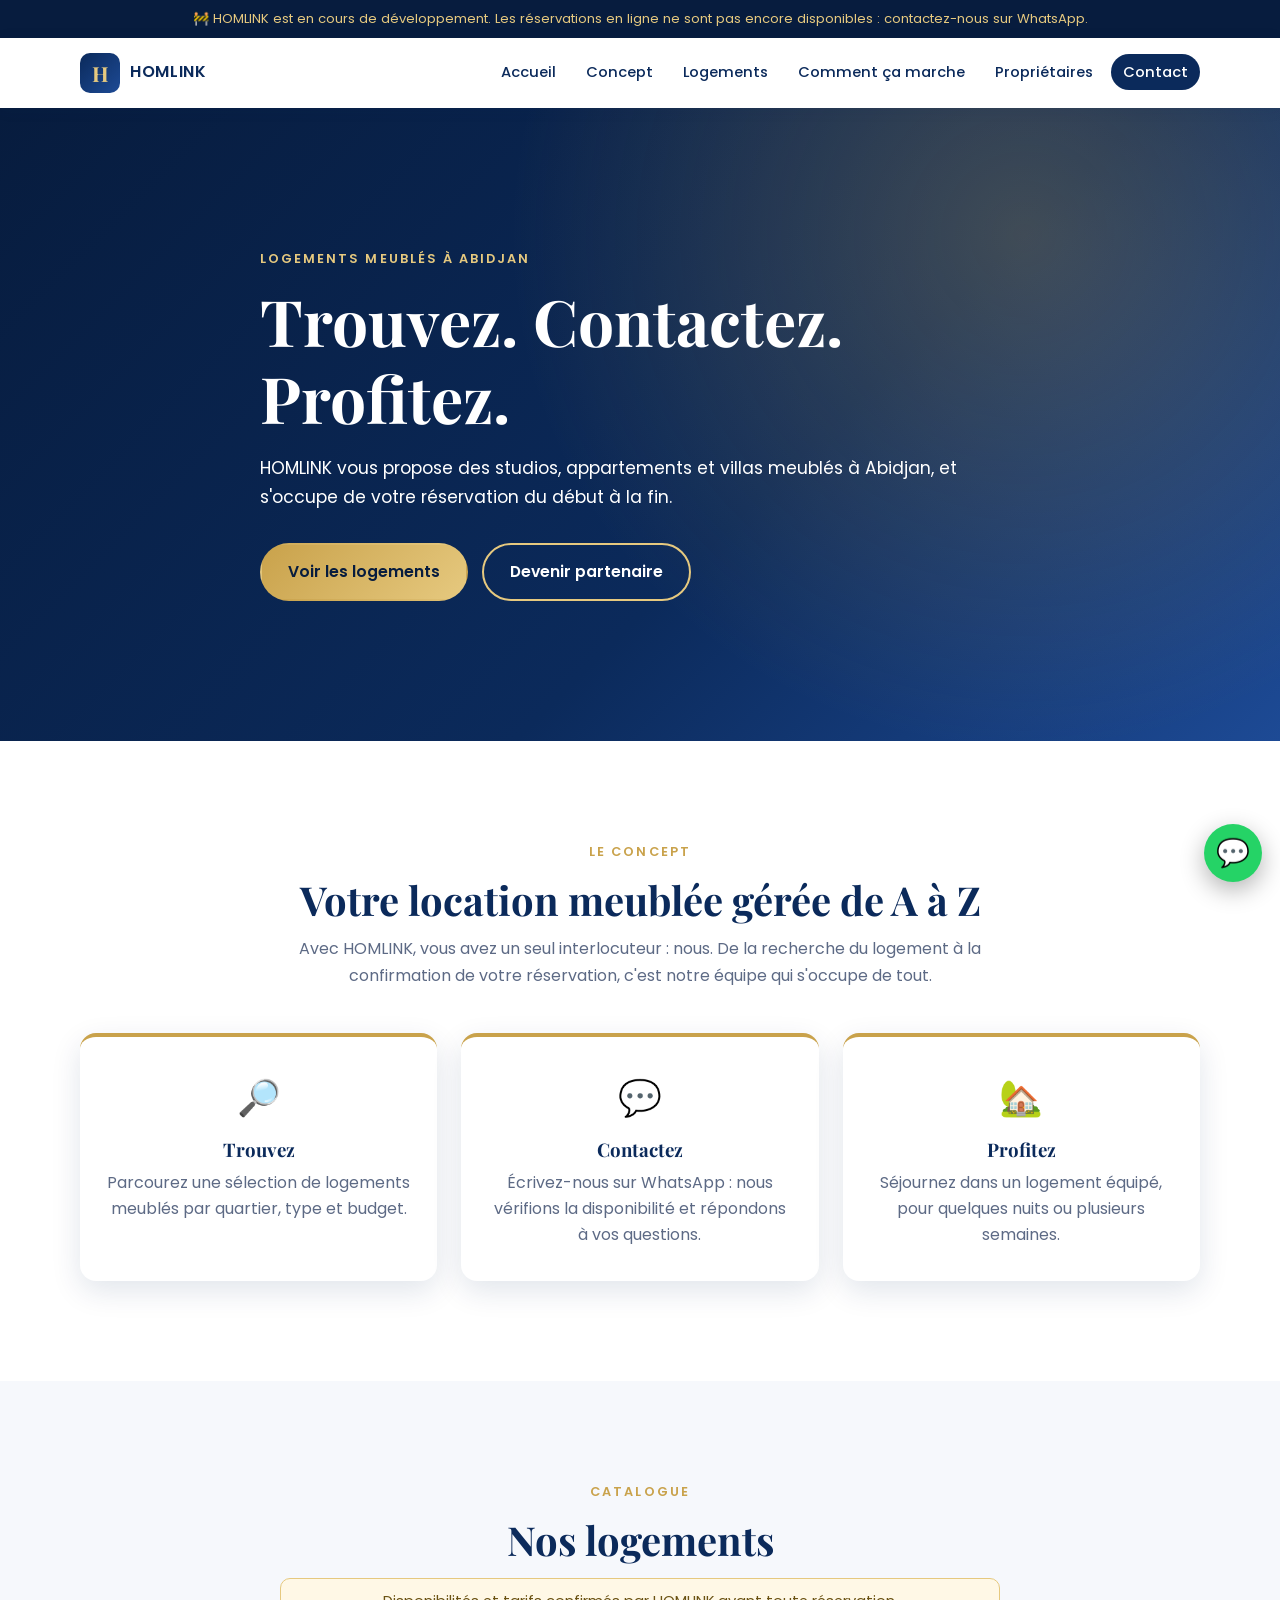
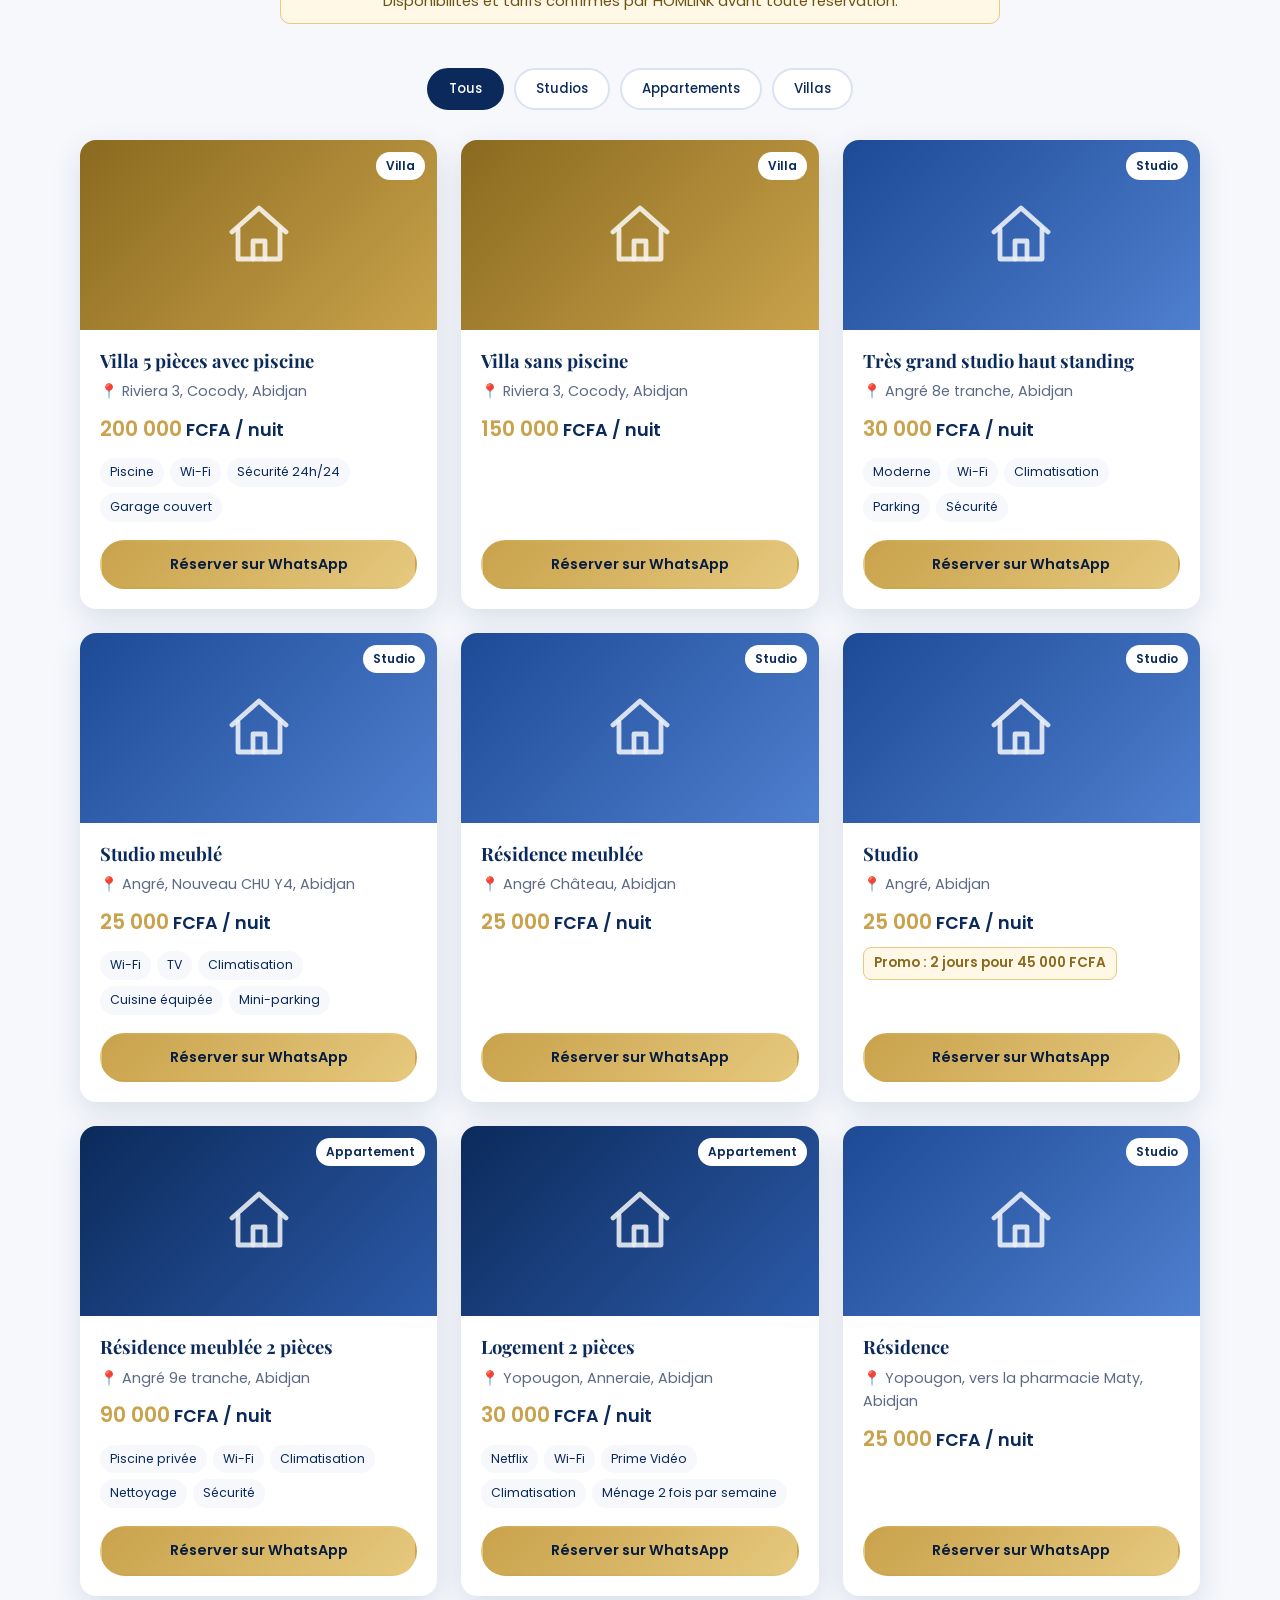
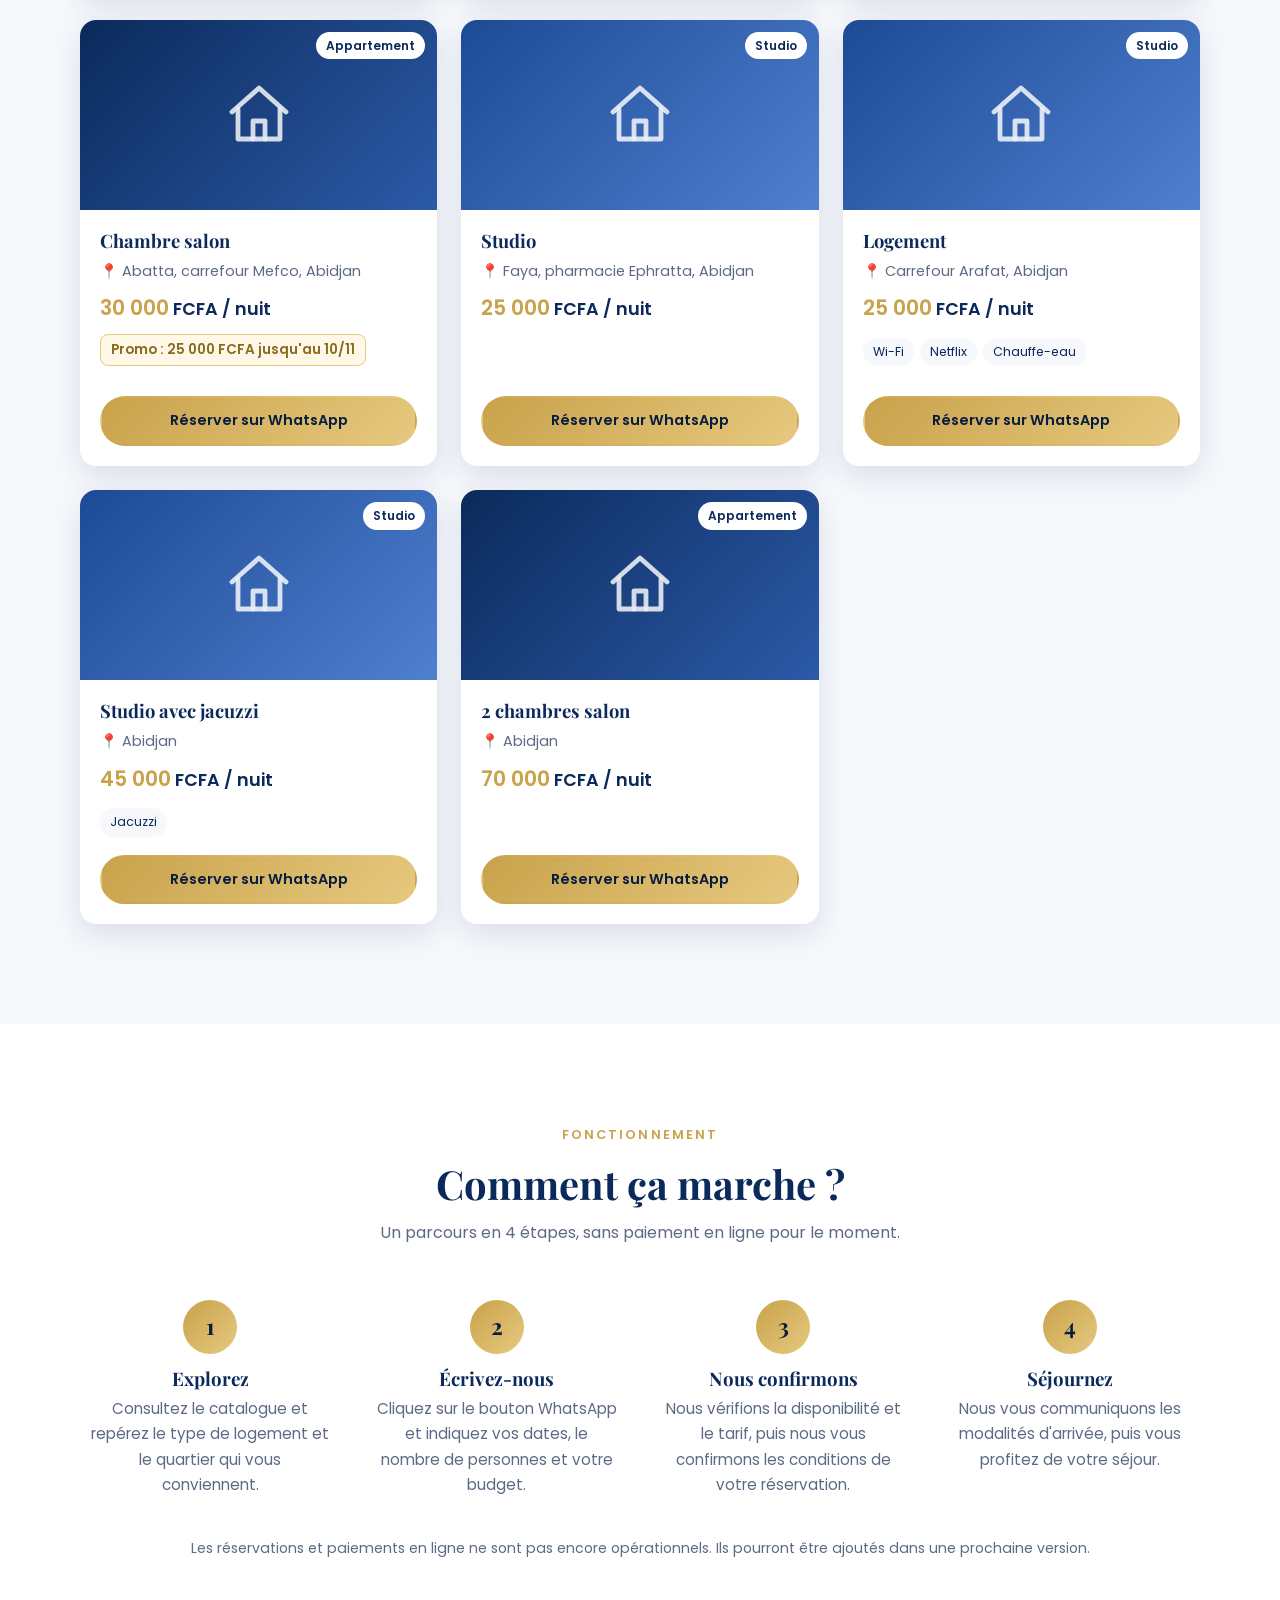
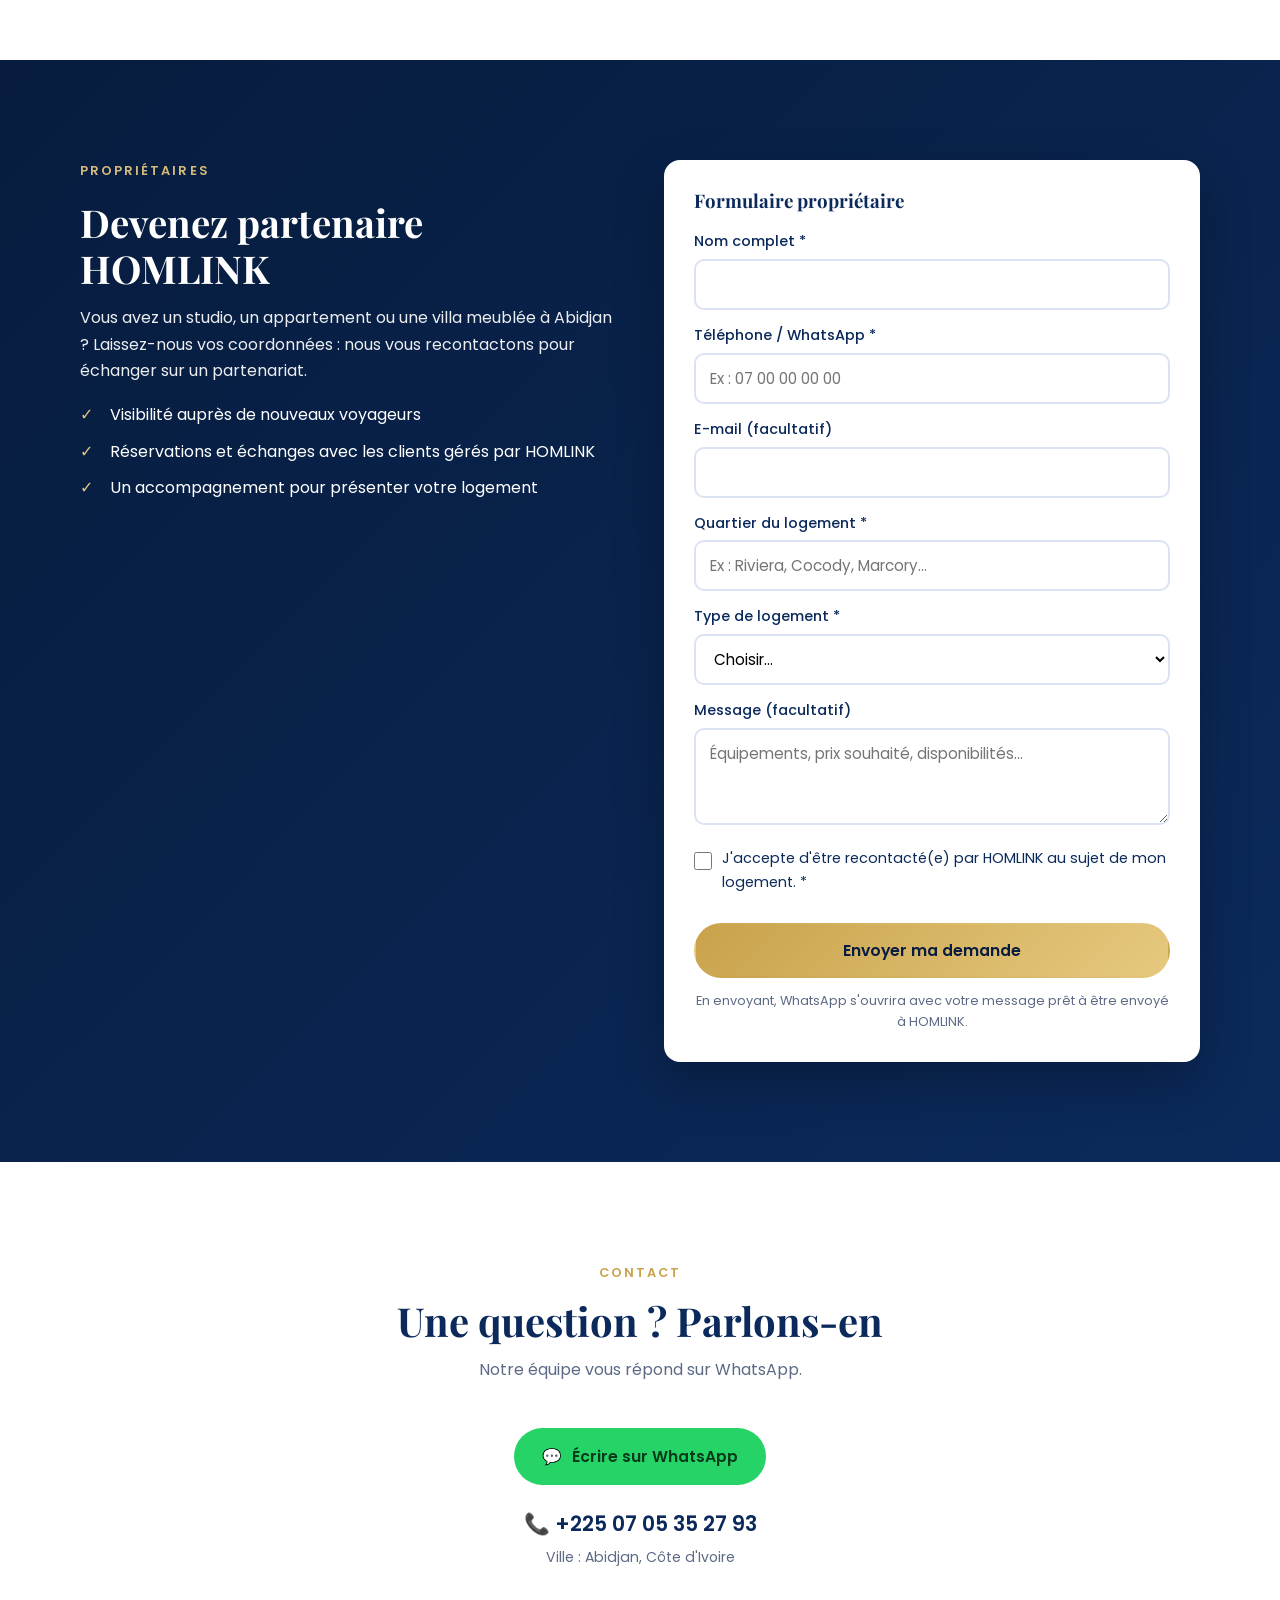
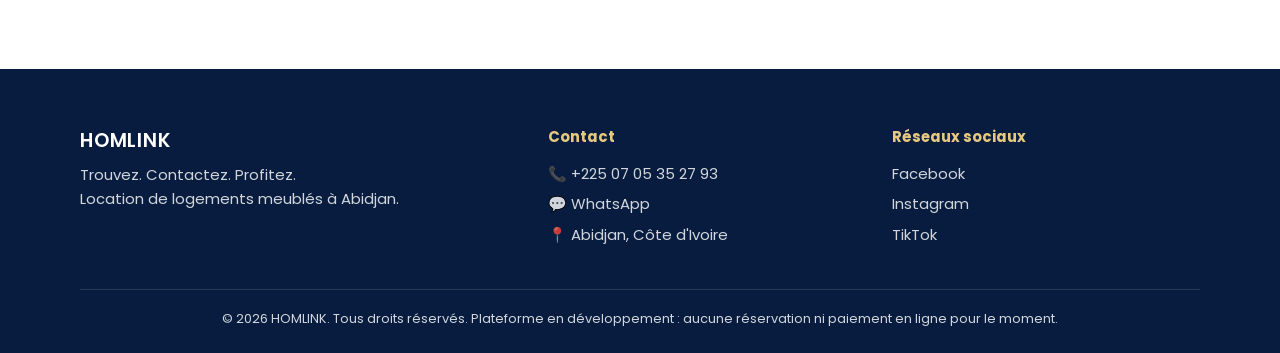
==== index.html @ 56345a64 "Add files via upload" ====
<!DOCTYPE html>
<html lang="fr">
<head>
  <meta charset="UTF-8">
  <meta name="viewport" content="width=device-width, initial-scale=1">
  <title>HOMLINK | Logements meublés à Abidjan</title>
  <meta name="description" content="HOMLINK : location de logements meublés à Abidjan, gérée de A à Z. Trouvez. Contactez. Profitez.">
  <meta name="theme-color" content="#0B2A5B">
  <link rel="preconnect" href="https://fonts.googleapis.com">
  <link rel="preconnect" href="https://fonts.gstatic.com" crossorigin>
  <link href="https://fonts.googleapis.com/css2?family=Playfair+Display:wght@600;700&family=Poppins:wght@400;500;600&display=swap" rel="stylesheet">
  <link rel="stylesheet" href="style.css">
</head>
<body>
  <a class="skip-link" href="#contenu">Aller au contenu</a>

  <div class="notice" role="status">
    🚧 HOMLINK est en cours de développement. Les réservations en ligne ne sont pas encore disponibles : contactez-nous sur WhatsApp.
  </div>

  <header class="site-header">
    <div class="container header-inner">
      <a href="#accueil" class="logo" aria-label="HOMLINK, accueil">
        <span class="logo-mark">H</span>
        <span class="logo-text">HOMLINK</span>
      </a>
      <button class="menu-toggle" id="menuToggle" aria-expanded="false" aria-controls="mainNav" aria-label="Ouvrir le menu">
        <span></span><span></span><span></span>
      </button>
      <nav id="mainNav" class="main-nav" aria-label="Navigation principale">
        <ul>
          <li><a href="#accueil">Accueil</a></li>
          <li><a href="#concept">Concept</a></li>
          <li><a href="#logements">Logements</a></li>
          <li><a href="#fonctionnement">Comment ça marche</a></li>
          <li><a href="#partenaires">Propriétaires</a></li>
          <li><a href="#contact" class="nav-cta">Contact</a></li>
        </ul>
      </nav>
    </div>
  </header>

  <main id="contenu">
    <!-- 1. ACCUEIL -->
    <section id="accueil" class="hero">
      <div class="container hero-inner">
        <p class="eyebrow reveal">Logements meublés à Abidjan</p>
        <h1 class="reveal">Trouvez. Contactez. Profitez.</h1>
        <p class="hero-sub reveal">HOMLINK vous propose des studios, appartements et villas meublés à Abidjan, et s'occupe de votre réservation du début à la fin.</p>
        <div class="hero-actions reveal">
          <a href="#logements" class="btn btn-gold">Voir les logements</a>
          <a href="#partenaires" class="btn btn-outline">Devenir partenaire</a>
        </div>
      </div>
    </section>

    <!-- 2. CONCEPT -->
    <section id="concept" class="section">
      <div class="container">
        <header class="section-head reveal">
          <p class="eyebrow dark">Le concept</p>
          <h2>Votre location meublée gérée de A à Z</h2>
          <p>Avec HOMLINK, vous avez un seul interlocuteur : nous. De la recherche du logement à la confirmation de votre réservation, c'est notre équipe qui s'occupe de tout.</p>
        </header>
        <div class="grid grid-3">
          <article class="card feature reveal">
            <div class="icon" aria-hidden="true">🔎</div>
            <h3>Trouvez</h3>
            <p>Parcourez une sélection de logements meublés par quartier, type et budget.</p>
          </article>
          <article class="card feature reveal">
            <div class="icon" aria-hidden="true">💬</div>
            <h3>Contactez</h3>
            <p>Écrivez-nous sur WhatsApp : nous vérifions la disponibilité et répondons à vos questions.</p>
          </article>
          <article class="card feature reveal">
            <div class="icon" aria-hidden="true">🏡</div>
            <h3>Profitez</h3>
            <p>Séjournez dans un logement équipé, pour quelques nuits ou plusieurs semaines.</p>
          </article>
        </div>
      </div>
    </section>

    <!-- 3. CATALOGUE -->
    <section id="logements" class="section section-alt">
      <div class="container">
        <header class="section-head reveal">
          <p class="eyebrow dark">Catalogue</p>
          <h2>Nos logements</h2>
          <p class="demo-note">Disponibilités et tarifs confirmés par HOMLINK avant toute réservation.</p>
        </header>

        <div class="filters reveal" role="group" aria-label="Filtrer par type de logement">
          <button class="filter is-active" data-filter="all" aria-pressed="true">Tous</button>
          <button class="filter" data-filter="Studio" aria-pressed="false">Studios</button>
          <button class="filter" data-filter="Appartement" aria-pressed="false">Appartements</button>
          <button class="filter" data-filter="Villa" aria-pressed="false">Villas</button>
        </div>

        <div id="catalogue" class="grid grid-3" aria-live="polite">
          <noscript><p class="center">Activez JavaScript dans votre navigateur pour afficher le catalogue.</p></noscript>
        </div>
      </div>
    </section>

    <!-- 4. FONCTIONNEMENT -->
    <section id="fonctionnement" class="section">
      <div class="container">
        <header class="section-head reveal">
          <p class="eyebrow dark">Fonctionnement</p>
          <h2>Comment ça marche ?</h2>
          <p>Un parcours en 4 étapes, sans paiement en ligne pour le moment.</p>
        </header>
        <ol class="steps">
          <li class="reveal"><span class="step-num">1</span><h3>Explorez</h3><p>Consultez le catalogue et repérez le type de logement et le quartier qui vous conviennent.</p></li>
          <li class="reveal"><span class="step-num">2</span><h3>Écrivez-nous</h3><p>Cliquez sur le bouton WhatsApp et indiquez vos dates, le nombre de personnes et votre budget.</p></li>
          <li class="reveal"><span class="step-num">3</span><h3>Nous confirmons</h3><p>Nous vérifions la disponibilité et le tarif, puis nous vous confirmons les conditions de votre réservation.</p></li>
          <li class="reveal"><span class="step-num">4</span><h3>Séjournez</h3><p>Nous vous communiquons les modalités d'arrivée, puis vous profitez de votre séjour.</p></li>
        </ol>
        <p class="center small reveal">Les réservations et paiements en ligne ne sont pas encore opérationnels. Ils pourront être ajoutés dans une prochaine version.</p>
      </div>
    </section>

    <!-- 5. PARTENAIRES -->
    <section id="partenaires" class="section section-blue">
      <div class="container partner-grid">
        <div class="partner-text reveal">
          <p class="eyebrow">Propriétaires</p>
          <h2>Devenez partenaire HOMLINK</h2>
          <p>Vous avez un studio, un appartement ou une villa meublée à Abidjan ? Laissez-nous vos coordonnées : nous vous recontactons pour échanger sur un partenariat.</p>
          <ul class="checklist">
            <li>Visibilité auprès de nouveaux voyageurs</li>
            <li>Réservations et échanges avec les clients gérés par HOMLINK</li>
            <li>Un accompagnement pour présenter votre logement</li>
          </ul>
        </div>

        <form id="partnerForm" class="form reveal" novalidate>
          <h3>Formulaire propriétaire</h3>

          <div class="field">
            <label for="nom">Nom complet *</label>
            <input type="text" id="nom" name="nom" autocomplete="name" required minlength="3">
            <p class="error" id="nom-error" role="alert"></p>
          </div>

          <div class="field">
            <label for="tel">Téléphone / WhatsApp *</label>
            <input type="tel" id="tel" name="tel" autocomplete="tel" placeholder="Ex : 07 00 00 00 00" required>
            <p class="error" id="tel-error" role="alert"></p>
          </div>

          <div class="field">
            <label for="email">E-mail (facultatif)</label>
            <input type="email" id="email" name="email" autocomplete="email">
            <p class="error" id="email-error" role="alert"></p>
          </div>

          <div class="field">
            <label for="quartier">Quartier du logement *</label>
            <input type="text" id="quartier" name="quartier" placeholder="Ex : Riviera, Cocody, Marcory…" required>
            <p class="error" id="quartier-error" role="alert"></p>
          </div>

          <div class="field">
            <label for="type">Type de logement *</label>
            <select id="type" name="type" required>
              <option value="">Choisir…</option>
              <option>Studio</option>
              <option>Appartement</option>
              <option>Villa</option>
            </select>
            <p class="error" id="type-error" role="alert"></p>
          </div>

          <div class="field">
            <label for="message">Message (facultatif)</label>
            <textarea id="message" name="message" rows="3" placeholder="Équipements, prix souhaité, disponibilités…"></textarea>
          </div>

          <div class="field check">
            <input type="checkbox" id="consent" name="consent" required>
            <label for="consent">J'accepte d'être recontacté(e) par HOMLINK au sujet de mon logement. *</label>
            <p class="error" id="consent-error" role="alert"></p>
          </div>

          <button type="submit" class="btn btn-gold btn-block">Envoyer ma demande</button>
          <p class="form-note">En envoyant, WhatsApp s'ouvrira avec votre message prêt à être envoyé à HOMLINK.</p>
          <p class="form-success" id="formSuccess" role="status" hidden>✅ Merci ! Vérifiez WhatsApp pour finaliser l'envoi de votre demande.</p>
        </form>
      </div>
    </section>

    <!-- 6. CONTACT -->
    <section id="contact" class="section">
      <div class="container center">
        <header class="section-head reveal">
          <p class="eyebrow dark">Contact</p>
          <h2>Une question ? Parlons-en</h2>
          <p>Notre équipe vous répond sur WhatsApp.</p>
        </header>
        <a class="btn btn-whatsapp reveal" id="waContact" href="https://wa.me/2250705352793" target="_blank" rel="noopener">
          <span aria-hidden="true">💬</span>
          Écrire sur WhatsApp
        </a>
        <p class="phone reveal">📞 +225 07 05 35 27 93</p>
        <p class="small reveal">Ville : Abidjan, Côte d'Ivoire</p>
      </div>
    </section>
  </main>

  <footer class="site-footer">
    <div class="container footer-grid">
      <div>
        <p class="logo-text light">HOMLINK</p>
        <p>Trouvez. Contactez. Profitez.<br>Location de logements meublés à Abidjan.</p>
      </div>
      <div>
        <h4>Contact</h4>
        <p>📞 +225 07 05 35 27 93</p>
        <p>💬 <a href="https://wa.me/2250705352793" target="_blank" rel="noopener">WhatsApp</a></p>
        <p>📍 Abidjan, Côte d'Ivoire</p>
      </div>
      <div>
        <h4>Réseaux sociaux</h4>
        <!-- Remplacez les liens "#" par vos vraies pages -->
        <p><a href="#" rel="noopener">Facebook</a></p>
        <p><a href="#" rel="noopener">Instagram</a></p>
        <p><a href="#" rel="noopener">TikTok</a></p>
      </div>
    </div>
    <div class="container footer-bottom">
      <p>© <span id="year"></span> HOMLINK. Tous droits réservés. Plateforme en développement : aucune réservation ni paiement en ligne pour le moment.</p>
    </div>
  </footer>

  <a href="https://wa.me/2250705352793" class="wa-float" target="_blank" rel="noopener" aria-label="Contacter HOMLINK sur WhatsApp">💬</a>

  <script src="logements.js"></script>
  <script src="script.js"></script>
</body>
</html>
---- style.css ----
/* ===== Variables : modifiez les couleurs ici ===== */
:root {
  --blue: #0B2A5B;
  --blue-dark: #071c3e;
  --blue-light: #1d4a95;
  --gold: #C9A24B;
  --gold-light: #e6c97f;
  --white: #ffffff;
  --bg: #f6f8fc;
  --text: #1c2740;
  --muted: #5d6a85;
  --radius: 16px;
  --shadow: 0 10px 30px rgba(11, 42, 91, 0.12);
}

* { box-sizing: border-box; margin: 0; padding: 0; }
html { scroll-behavior: smooth; scroll-padding-top: 90px; }
body {
  font-family: "Poppins", system-ui, -apple-system, Segoe UI, Roboto, sans-serif;
  color: var(--text);
  background: var(--white);
  line-height: 1.65;
  -webkit-font-smoothing: antialiased;
}
img, svg { max-width: 100%; display: block; }
a { color: inherit; }
ul, ol { list-style: none; }
h1, h2, h3 { font-family: "Playfair Display", Georgia, serif; line-height: 1.2; }

.container { width: min(1120px, 92%); margin-inline: auto; }
.center { text-align: center; }
.small { font-size: 0.88rem; color: var(--muted); }

:focus-visible { outline: 3px solid var(--gold); outline-offset: 3px; border-radius: 4px; }

.skip-link {
  position: absolute; left: -999px; top: 8px; z-index: 200;
  background: var(--gold); color: var(--blue-dark); padding: 10px 16px; border-radius: 8px; font-weight: 600;
}
.skip-link:focus { left: 8px; }

/* ===== Bandeau ===== */
.notice {
  background: var(--blue-dark); color: var(--gold-light);
  text-align: center; font-size: 0.82rem; padding: 8px 14px;
}

/* ===== En-tête ===== */
.site-header {
  position: sticky; top: 0; z-index: 100;
  background: rgba(255, 255, 255, 0.96); backdrop-filter: blur(8px);
  box-shadow: 0 2px 14px rgba(11, 42, 91, 0.08);
}
.header-inner { display: flex; align-items: center; justify-content: space-between; min-height: 70px; }
.logo { display: flex; align-items: center; gap: 10px; text-decoration: none; }
.logo-mark {
  width: 40px; height: 40px; border-radius: 10px; display: grid; place-items: center;
  background: linear-gradient(135deg, var(--blue), var(--blue-light)); color: var(--gold-light);
  font-family: "Playfair Display", serif; font-weight: 700; font-size: 1.3rem;
}
.logo-text { font-weight: 600; color: var(--blue); letter-spacing: 0.04em; }
.logo-text strong { color: var(--gold); }
.logo-text.light { color: var(--white); font-size: 1.2rem; }

.main-nav ul { display: flex; align-items: center; gap: 6px; }
.main-nav a {
  text-decoration: none; font-size: 0.92rem; font-weight: 500; color: var(--blue);
  padding: 8px 12px; border-radius: 999px; transition: background 0.2s, color 0.2s;
}
.main-nav a:hover { background: var(--bg); }
.main-nav .nav-cta { background: var(--blue); color: var(--white); }
.main-nav .nav-cta:hover { background: var(--blue-light); }

.menu-toggle { display: none; background: none; border: 0; width: 44px; height: 44px; cursor: pointer; }
.menu-toggle span { display: block; width: 24px; height: 2px; background: var(--blue); margin: 5px auto; transition: transform 0.3s, opacity 0.3s; }
.menu-toggle[aria-expanded="true"] span:nth-child(1) { transform: translateY(7px) rotate(45deg); }
.menu-toggle[aria-expanded="true"] span:nth-child(2) { opacity: 0; }
.menu-toggle[aria-expanded="true"] span:nth-child(3) { transform: translateY(-7px) rotate(-45deg); }

/* ===== Hero ===== */
.hero {
  background:
    radial-gradient(circle at 80% 20%, rgba(201, 162, 75, 0.28), transparent 45%),
    linear-gradient(135deg, var(--blue-dark), var(--blue) 60%, var(--blue-light));
  color: var(--white); padding: clamp(70px, 12vw, 140px) 0;
}
.hero-inner { max-width: 760px; }
.eyebrow { color: var(--gold-light); text-transform: uppercase; letter-spacing: 0.16em; font-size: 0.8rem; font-weight: 600; margin-bottom: 14px; }
.eyebrow.dark { color: var(--gold); }
.hero h1 { font-size: clamp(2.2rem, 6vw, 4rem); margin-bottom: 18px; }
.hero-sub { font-size: 1.08rem; opacity: 0.92; margin-bottom: 32px; }
.hero-actions { display: flex; flex-wrap: wrap; gap: 14px; }

/* ===== Boutons ===== */
.btn {
  display: inline-flex; align-items: center; justify-content: center; gap: 10px;
  padding: 14px 26px; border-radius: 999px; font-weight: 600; font-size: 0.98rem;
  text-decoration: none; border: 2px solid transparent; cursor: pointer; font-family: inherit;
  transition: transform 0.2s, box-shadow 0.2s, background 0.2s;
}
.btn:hover { transform: translateY(-2px); box-shadow: var(--shadow); }
.btn-gold { background: linear-gradient(135deg, var(--gold), var(--gold-light)); color: var(--blue-dark); }
.btn-outline { border-color: var(--gold-light); color: var(--white); }
.btn-outline:hover { background: rgba(255, 255, 255, 0.1); }
.btn-whatsapp { background: #25D366; color: #073b1c; }
.btn-block { width: 100%; }

/* ===== Sections ===== */
.section { padding: clamp(56px, 8vw, 100px) 0; }
.section-alt { background: var(--bg); }
.section-blue { background: linear-gradient(135deg, var(--blue-dark), var(--blue)); color: var(--white); }
.section-head { max-width: 720px; margin: 0 auto 44px; text-align: center; }
.section-head h2 { font-size: clamp(1.7rem, 4vw, 2.5rem); color: var(--blue); margin-bottom: 12px; }
.section-head p { color: var(--muted); }
.demo-note { background: #fff8e6; border: 1px solid var(--gold-light); color: #6b5314 !important; padding: 10px 14px; border-radius: 10px; margin-top: 14px; font-size: 0.92rem; }

.grid { display: grid; gap: 24px; }
.grid-3 { grid-template-columns: repeat(auto-fit, minmax(270px, 1fr)); }

.card { background: var(--white); border-radius: var(--radius); box-shadow: var(--shadow); overflow: hidden; }
.feature { padding: 32px 26px; text-align: center; border-top: 4px solid var(--gold); }
.feature .icon { font-size: 2.2rem; margin-bottom: 12px; }
.feature h3 { color: var(--blue); margin-bottom: 8px; }
.feature p { color: var(--muted); }

/* ===== Filtres + catalogue ===== */
.filters { display: flex; flex-wrap: wrap; justify-content: center; gap: 10px; margin-bottom: 30px; }
.filter {
  background: var(--white); border: 2px solid #dbe3f2; color: var(--blue); font-family: inherit;
  padding: 9px 20px; border-radius: 999px; font-weight: 500; cursor: pointer; transition: all 0.2s;
}
.filter:hover { border-color: var(--gold); }
.filter.is-active { background: var(--blue); border-color: var(--blue); color: var(--white); }

.listing { display: flex; flex-direction: column; transition: transform 0.25s; }
.listing:hover { transform: translateY(-5px); }
.thumb {
  position: relative; height: 190px; display: grid; place-items: center; color: rgba(255, 255, 255, 0.9);
}
.thumb svg { width: 72px; height: 72px; opacity: 0.9; }
.thumb.t-studio { background: linear-gradient(135deg, #1d4a95, #4f7fcf); }
.thumb.t-appartement { background: linear-gradient(135deg, #0B2A5B, #2c5aa8); }
.thumb.t-villa { background: linear-gradient(135deg, #8a6a1f, #C9A24B); }
.badge {
  position: absolute; top: 12px; left: 12px; background: rgba(7, 28, 62, 0.85); color: var(--gold-light);
  font-size: 0.72rem; font-weight: 600; padding: 4px 10px; border-radius: 999px; letter-spacing: 0.04em;
}
.type-tag { position: absolute; top: 12px; right: 12px; background: var(--white); color: var(--blue); font-size: 0.75rem; font-weight: 600; padding: 4px 10px; border-radius: 999px; }
.listing-body { padding: 20px; display: flex; flex-direction: column; gap: 8px; flex: 1; }
.listing-body h3 { color: var(--blue); font-size: 1.15rem; }
.where { color: var(--muted); font-size: 0.9rem; }
.price { color: var(--blue); font-weight: 600; font-size: 1.1rem; }
.price span { color: var(--gold); font-size: 1.3rem; }
.amenities { display: flex; flex-wrap: wrap; gap: 6px; margin: 4px 0 10px; }
.amenities li { background: var(--bg); color: var(--blue); font-size: 0.78rem; padding: 4px 10px; border-radius: 999px; }
.listing-body .btn { margin-top: auto; padding: 11px 18px; font-size: 0.9rem; }

/* ===== Étapes ===== */
.steps { display: grid; grid-template-columns: repeat(auto-fit, minmax(220px, 1fr)); gap: 26px; counter-reset: s; margin-bottom: 30px; }
.steps li { text-align: center; padding: 10px; }
.step-num {
  width: 54px; height: 54px; border-radius: 50%; margin: 0 auto 14px; display: grid; place-items: center;
  background: linear-gradient(135deg, var(--gold), var(--gold-light)); color: var(--blue-dark);
  font-family: "Playfair Display", serif; font-weight: 700; font-size: 1.4rem;
}
.steps h3 { color: var(--blue); margin-bottom: 6px; }
.steps p { color: var(--muted); font-size: 0.95rem; }

/* ===== Partenaires + formulaire ===== */
.partner-grid { display: grid; grid-template-columns: 1fr 1fr; gap: 48px; align-items: start; }
.partner-text h2 { font-size: clamp(1.7rem, 4vw, 2.4rem); margin-bottom: 14px; }
.partner-text p { opacity: 0.92; margin-bottom: 18px; }
.checklist li { padding-left: 30px; position: relative; margin-bottom: 10px; }
.checklist li::before { content: "✓"; position: absolute; left: 0; color: var(--gold-light); font-weight: 700; }

.form { background: var(--white); color: var(--text); padding: 30px; border-radius: var(--radius); box-shadow: 0 20px 50px rgba(0, 0, 0, 0.25); }
.form h3 { color: var(--blue); margin-bottom: 18px; }
.field { margin-bottom: 14px; }
.field label { display: block; font-weight: 500; font-size: 0.9rem; margin-bottom: 5px; color: var(--blue); }
.field input[type="text"], .field input[type="tel"], .field input[type="email"], .field select, .field textarea {
  width: 100%; padding: 12px 14px; border: 2px solid #dbe3f2; border-radius: 10px; font-family: inherit; font-size: 0.95rem; background: var(--white);
}
.field input:focus, .field select:focus, .field textarea:focus { outline: none; border-color: var(--gold); }
.field.invalid input, .field.invalid select { border-color: #c62828; }
.field.check { display: grid; grid-template-columns: auto 1fr; gap: 10px; align-items: start; }
.field.check label { margin: 0; font-weight: 400; }
.field.check input { margin-top: 5px; width: 18px; height: 18px; }
.field.check .error { grid-column: 1 / -1; }
.error { color: #c62828; font-size: 0.82rem; min-height: 0; margin-top: 4px; }
.form-note { font-size: 0.8rem; color: var(--muted); margin-top: 12px; text-align: center; }
.form-success { margin-top: 14px; background: #e8f6ec; color: #1b5e20; padding: 12px; border-radius: 10px; font-size: 0.9rem; text-align: center; }

/* ===== Contact ===== */
.phone { font-size: 1.3rem; font-weight: 600; color: var(--blue); margin: 22px 0 4px; }

/* ===== Pied de page ===== */
.site-footer { background: var(--blue-dark); color: rgba(255, 255, 255, 0.82); padding-top: 56px; font-size: 0.93rem; }
.footer-grid { display: grid; grid-template-columns: 1.4fr 1fr 1fr; gap: 36px; padding-bottom: 36px; }
.site-footer h4 { color: var(--gold-light); margin-bottom: 12px; font-family: "Poppins", sans-serif; }
.site-footer p { margin-bottom: 6px; }
.site-footer a { text-decoration: none; }
.site-footer a:hover { color: var(--gold-light); }
.footer-bottom { border-top: 1px solid rgba(255, 255, 255, 0.12); padding: 18px 0; font-size: 0.8rem; text-align: center; }

/* ===== Bouton WhatsApp flottant ===== */
.wa-float {
  position: fixed; right: 18px; bottom: 18px; z-index: 90; width: 58px; height: 58px; border-radius: 50%;
  background: #25D366; display: grid; place-items: center; font-size: 1.7rem; text-decoration: none;
  box-shadow: 0 8px 24px rgba(0, 0, 0, 0.3); transition: transform 0.2s;
}
.wa-float:hover { transform: scale(1.08); }

/* ===== Animations d'apparition ===== */
.reveal { opacity: 0; transform: translateY(24px); transition: opacity 0.7s ease, transform 0.7s ease; }
.reveal.visible { opacity: 1; transform: none; }

@media (prefers-reduced-motion: reduce) {
  html { scroll-behavior: auto; }
  .reveal { opacity: 1; transform: none; transition: none; }
  .btn, .listing, .wa-float { transition: none; }
}

/* ===== Responsive ===== */
@media (max-width: 860px) {
  .menu-toggle { display: block; }
  .main-nav {
    position: absolute; top: 100%; left: 0; right: 0; background: var(--white);
    box-shadow: 0 14px 24px rgba(11, 42, 91, 0.12); display: none; padding: 12px 4%;
  }
  .main-nav.open { display: block; }
  .main-nav ul { flex-direction: column; align-items: stretch; gap: 2px; }
  .main-nav a { display: block; padding: 12px 14px; border-radius: 10px; }
  .partner-grid, .footer-grid { grid-template-columns: 1fr; }
}

.promo { color: #8a6a1f; background: #fff8e6; border: 1px solid var(--gold-light); border-radius: 8px; padding: 4px 10px; font-size: 0.85rem; font-weight: 600; align-self: flex-start; }
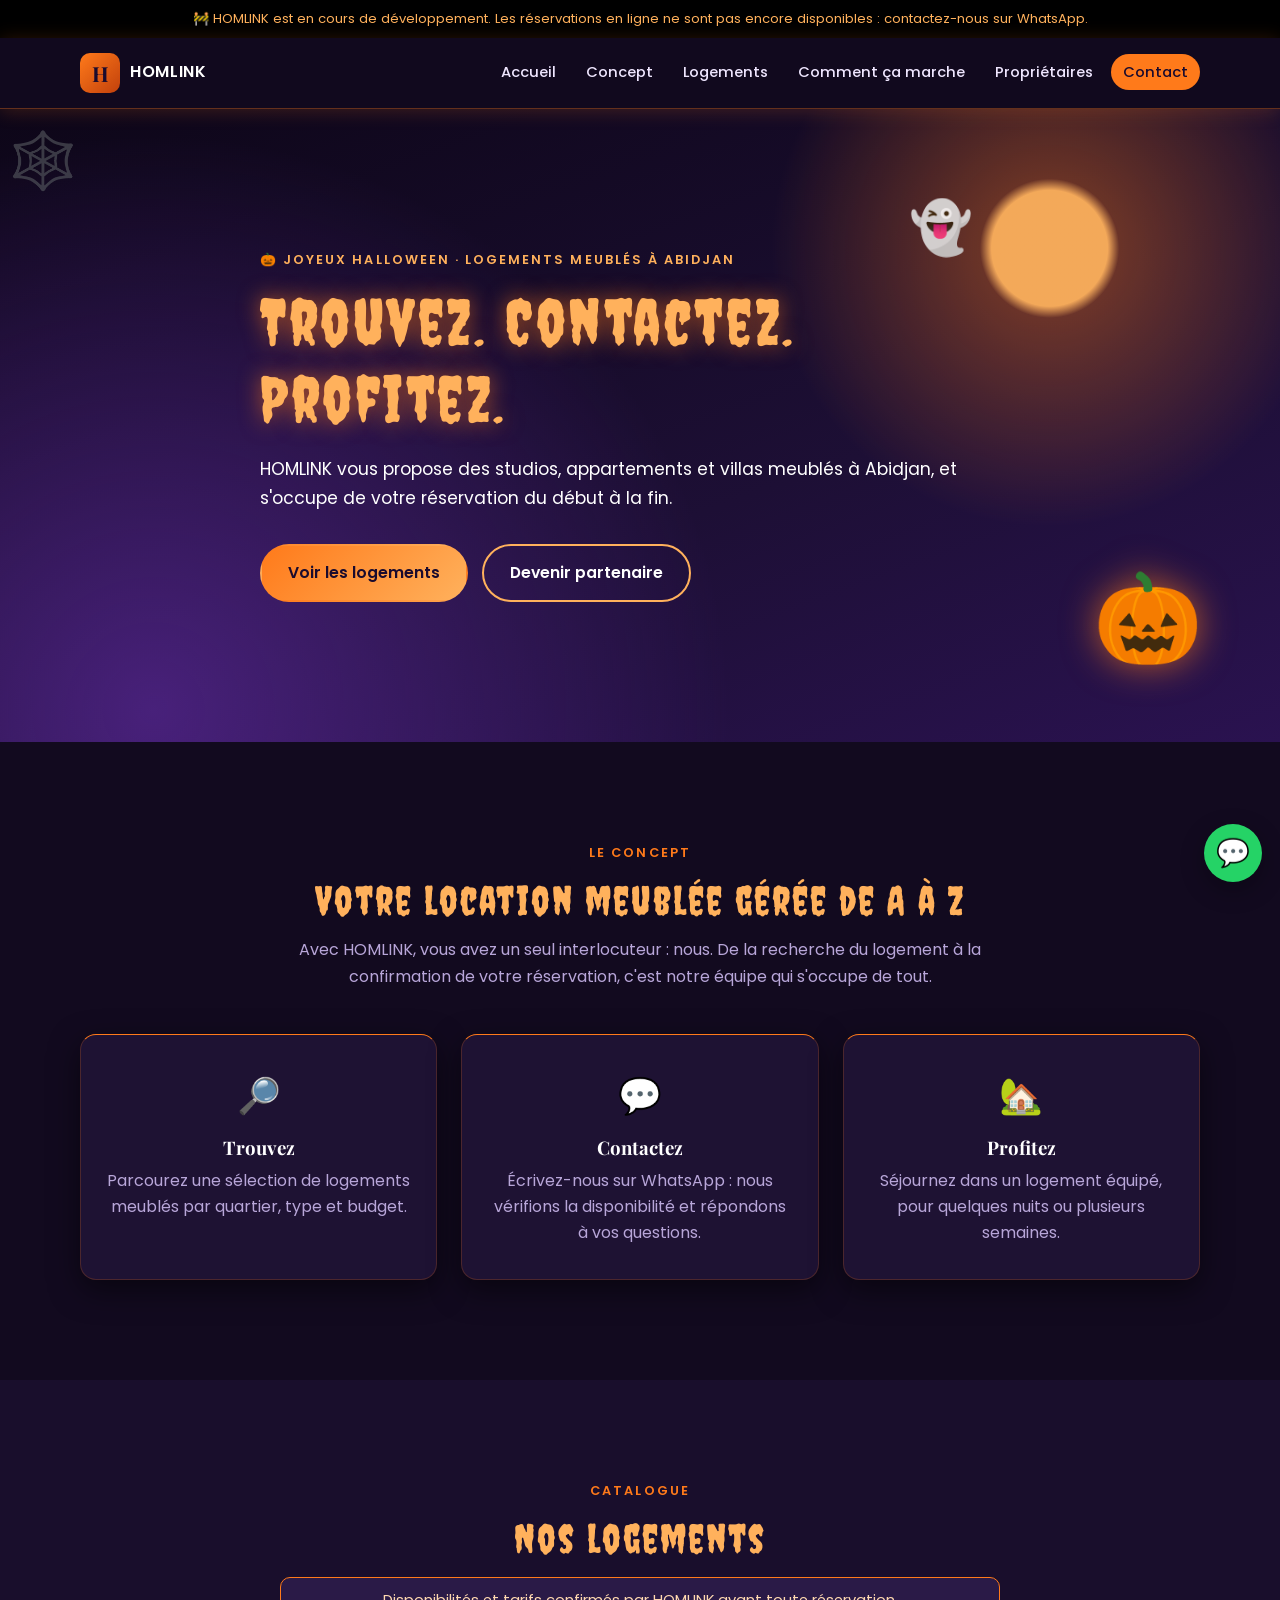
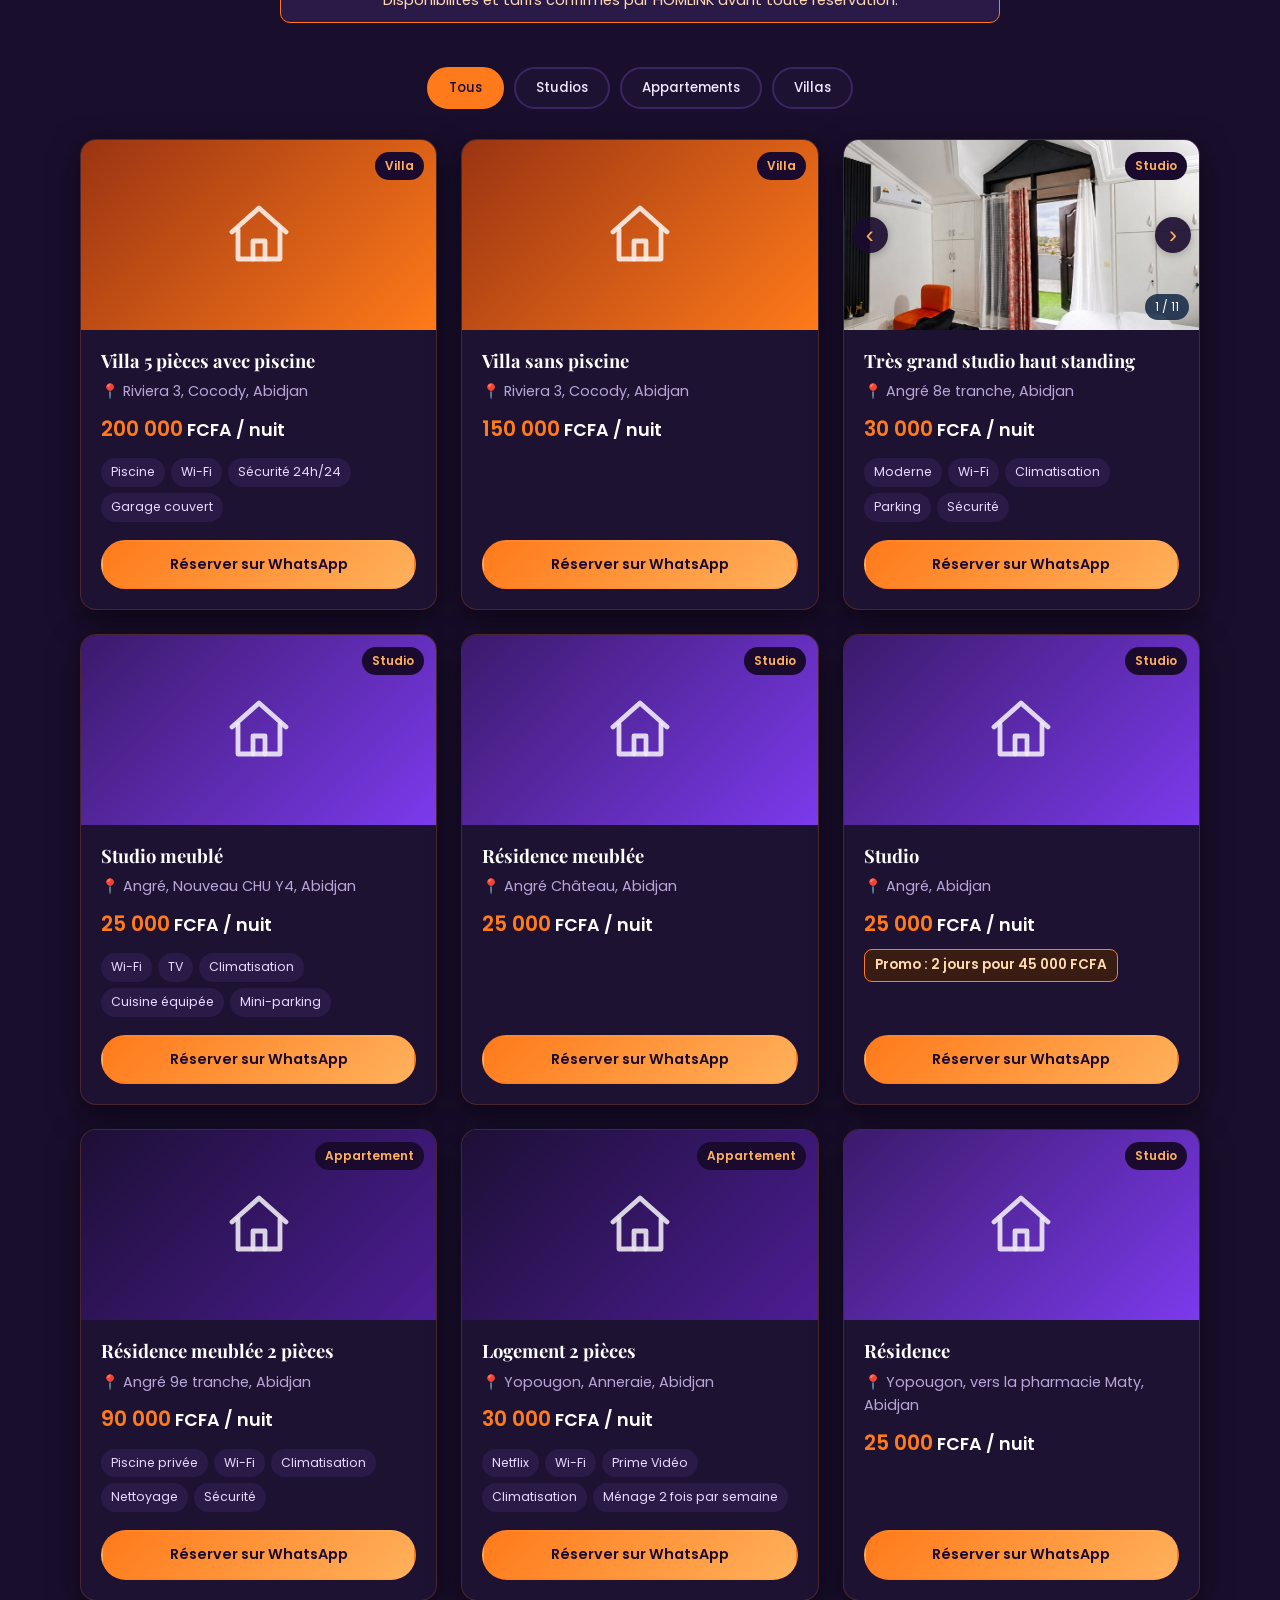
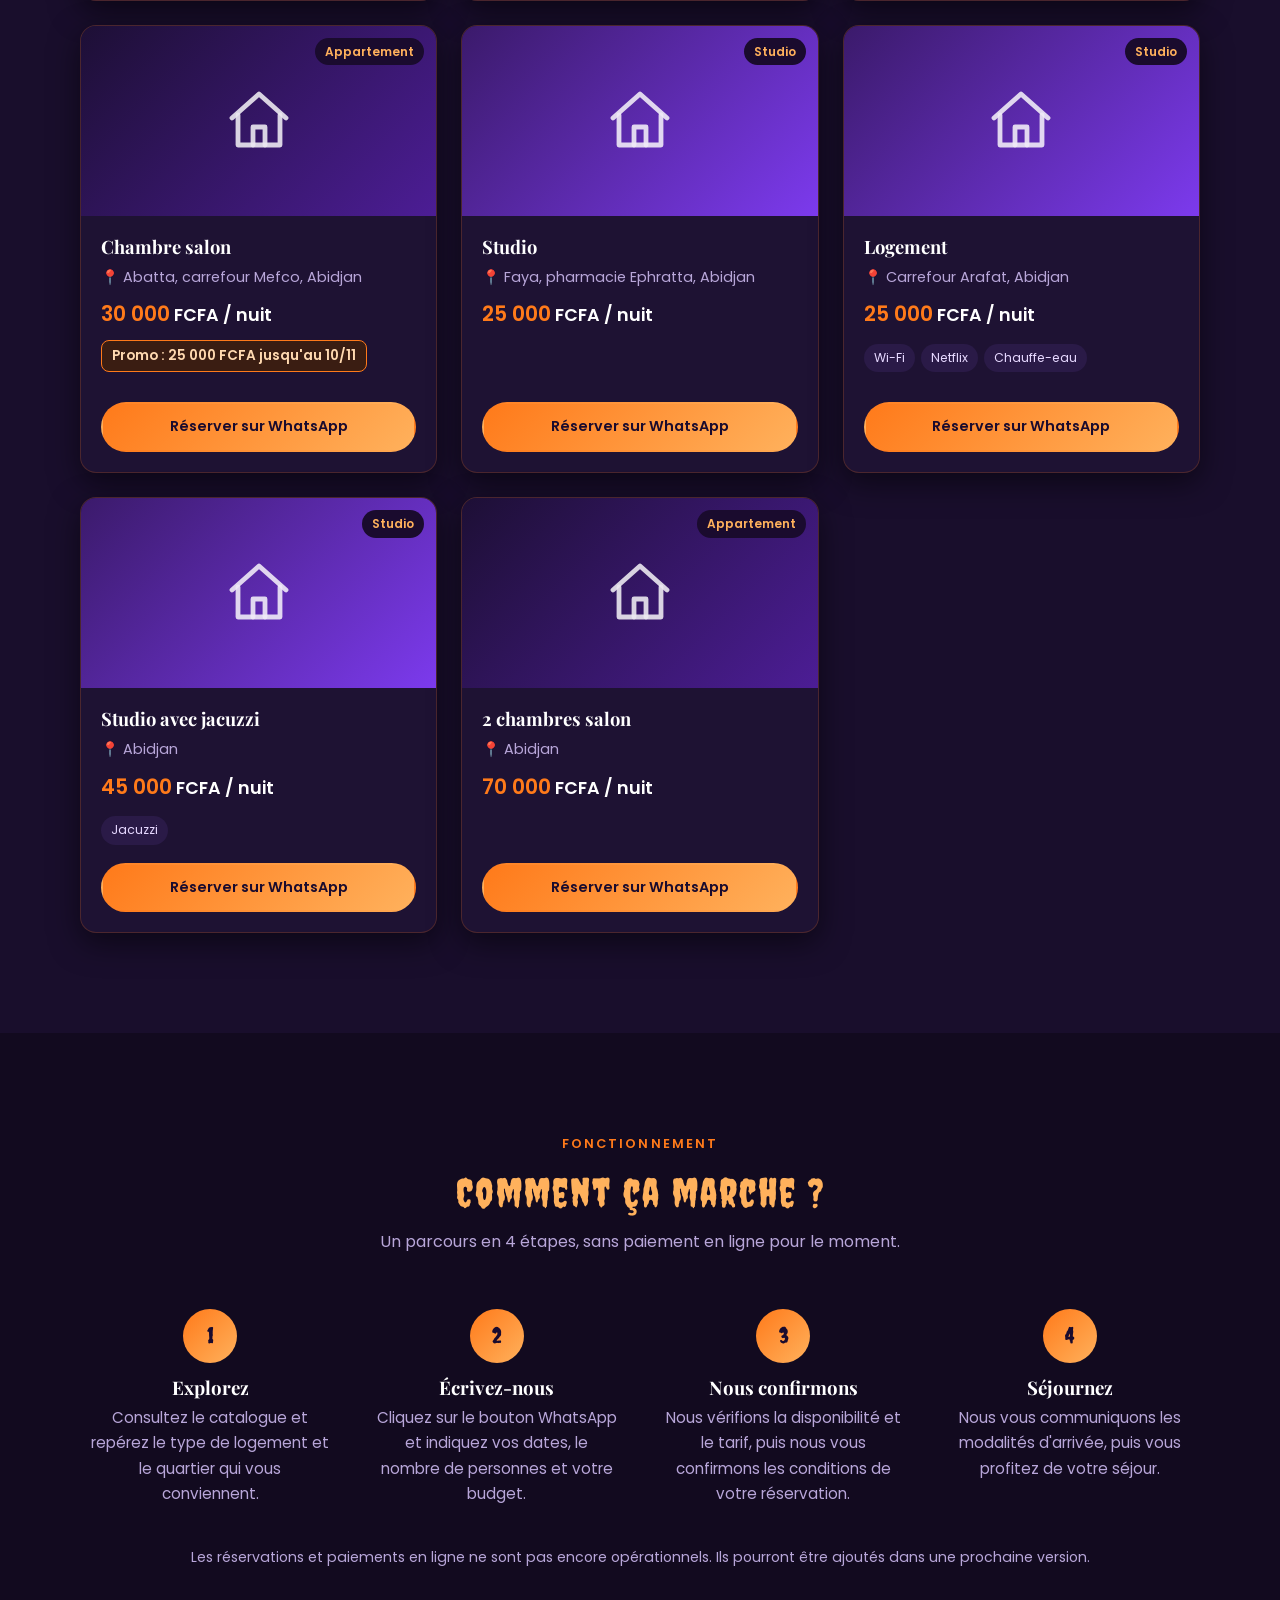
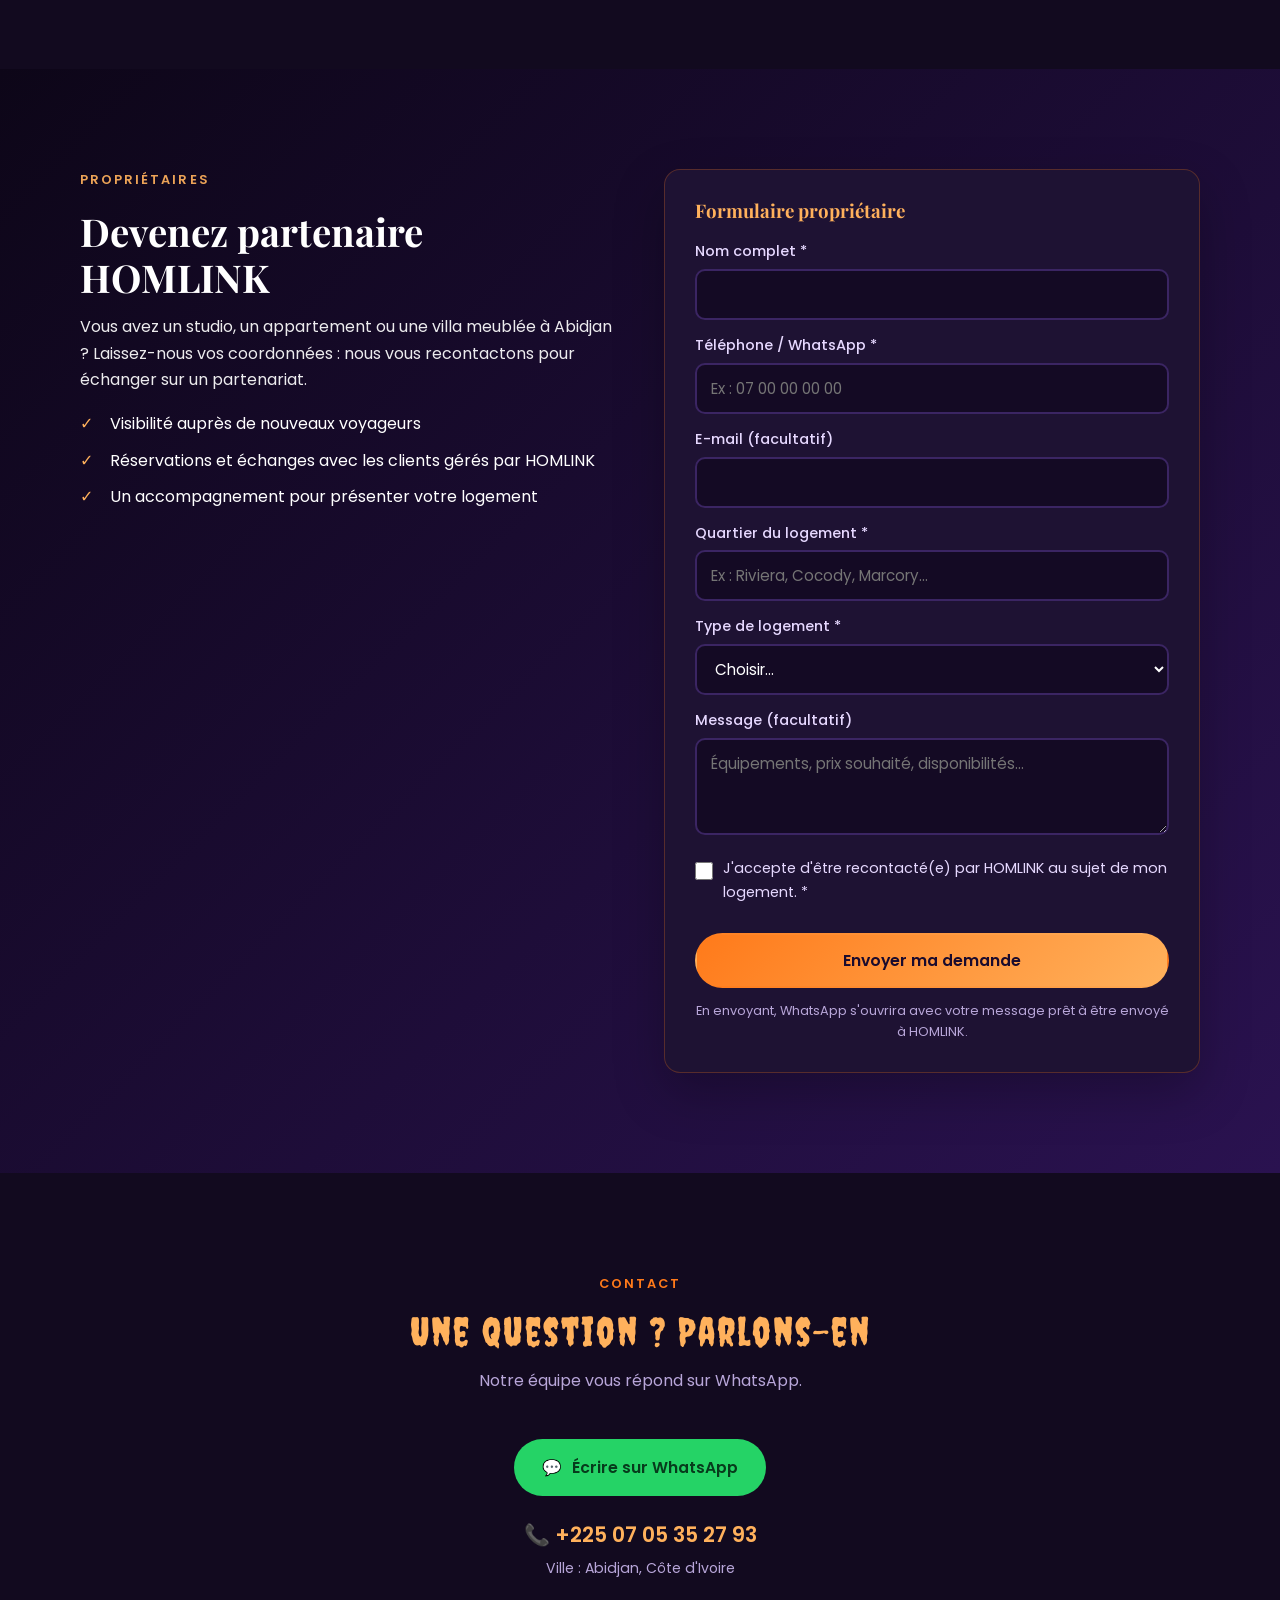
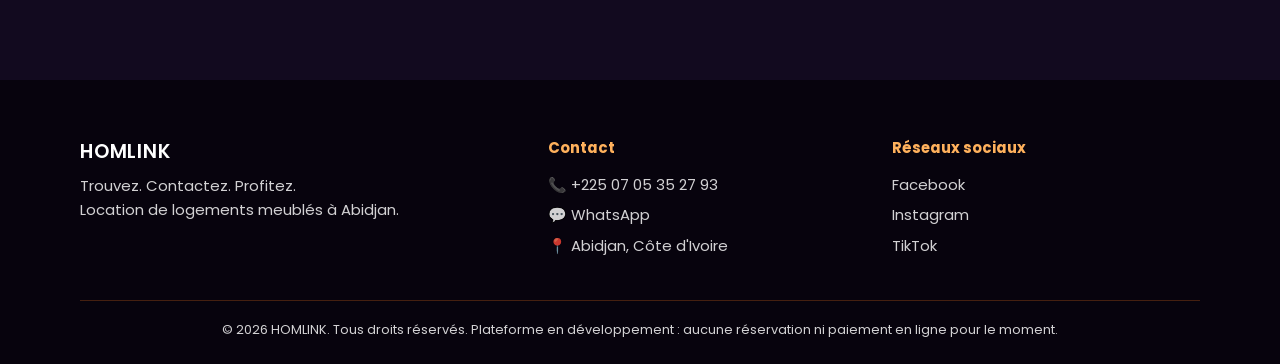
==== commit 5255686a: "Add files via upload" ====
--- a/index.html
+++ b/index.html
@@ -5,11 +5,13 @@
   <meta name="viewport" content="width=device-width, initial-scale=1">
   <title>HOMLINK | Logements meublés à Abidjan</title>
   <meta name="description" content="HOMLINK : location de logements meublés à Abidjan, gérée de A à Z. Trouvez. Contactez. Profitez.">
-  <meta name="theme-color" content="#0B2A5B">
+  <meta name="theme-color" content="#120a1f">
   <link rel="preconnect" href="https://fonts.googleapis.com">
   <link rel="preconnect" href="https://fonts.gstatic.com" crossorigin>
   <link href="https://fonts.googleapis.com/css2?family=Playfair+Display:wght@600;700&family=Poppins:wght@400;500;600&display=swap" rel="stylesheet">
+  <link href="https://fonts.googleapis.com/css2?family=Creepster&display=swap" rel="stylesheet">
   <link rel="stylesheet" href="style.css">
+  <link rel="stylesheet" href="halloween.css">
 </head>
 <body>
   <a class="skip-link" href="#contenu">Aller au contenu</a>
@@ -43,8 +45,9 @@
   <main id="contenu">
     <!-- 1. ACCUEIL -->
     <section id="accueil" class="hero">
+      <div class="hw-decor" aria-hidden="true"><span class="bat">🦇</span><span class="bat">🦇</span><span class="bat">🦇</span><span class="ghost">👻</span><span class="pumpkin">🎃</span></div>
       <div class="container hero-inner">
-        <p class="eyebrow reveal">Logements meublés à Abidjan</p>
+        <p class="eyebrow reveal">🎃 Joyeux Halloween · Logements meublés à Abidjan</p>
         <h1 class="reveal">Trouvez. Contactez. Profitez.</h1>
         <p class="hero-sub reveal">HOMLINK vous propose des studios, appartements et villas meublés à Abidjan, et s'occupe de votre réservation du début à la fin.</p>
         <div class="hero-actions reveal">
--- a/style.css
+++ b/style.css
@@ -234,3 +234,17 @@
 }
 
 .promo { color: #8a6a1f; background: #fff8e6; border: 1px solid var(--gold-light); border-radius: 8px; padding: 4px 10px; font-size: 0.85rem; font-weight: 600; align-self: flex-start; }
+
+/* ===== Carrousel de photos ===== */
+.thumb .carousel { position: absolute; inset: 0; }
+.car-track { display: flex; height: 100%; overflow-x: auto; scroll-snap-type: x mandatory; scrollbar-width: none; }
+.car-track::-webkit-scrollbar { display: none; }
+.car-track img { flex: 0 0 100%; width: 100%; height: 100%; object-fit: cover; scroll-snap-align: center; }
+.car-btn {
+  position: absolute; top: 50%; transform: translateY(-50%); z-index: 2; width: 36px; height: 36px; border-radius: 50%;
+  border: 0; background: rgba(255, 255, 255, 0.9); color: var(--blue); font-size: 1.5rem; line-height: 1; cursor: pointer;
+  box-shadow: 0 2px 8px rgba(0, 0, 0, 0.25);
+}
+.car-btn.prev { left: 8px; } .car-btn.next { right: 8px; }
+.car-count { position: absolute; bottom: 10px; right: 10px; z-index: 2; background: rgba(7, 28, 62, 0.8); color: #fff; font-size: 0.75rem; padding: 3px 10px; border-radius: 999px; }
+.thumb .type-tag { z-index: 2; }
--- a/halloween.css
+++ b/halloween.css
@@ -0,0 +1,108 @@
+/* ===== THEME HALLOWEEN =====
+   Pour revenir au site normal après Halloween :
+   supprimez dans index.html la ligne qui contient halloween.css (et la ligne Creepster). */
+
+:root {
+  --hw-bg: #120a1f;
+  --hw-card: #1e1233;
+  --hw-card2: #2a1a47;
+  --hw-orange: #ff7a1a;
+  --hw-orange2: #ffb15c;
+  --hw-text: #efe6ff;
+  --hw-muted: #b8a6d9;
+  --hw-font: "Creepster", "Playfair Display", Georgia, serif;
+}
+
+body { background: var(--hw-bg); color: var(--hw-text); }
+.small, .section-head p, .feature p, .steps p, .where, .form-note { color: var(--hw-muted); }
+
+/* Bandeau et en-tête */
+.notice { background: #000; color: var(--hw-orange2); }
+.site-header { background: rgba(18, 10, 31, 0.96); border-bottom: 1px solid rgba(255, 122, 26, 0.35); box-shadow: 0 2px 18px rgba(255, 122, 26, 0.2); }
+.logo-mark { background: linear-gradient(135deg, var(--hw-orange), #c2410c); color: #1a0b2e; }
+.logo-text { color: #fff; }
+.main-nav a { color: var(--hw-text); }
+.main-nav a:hover { background: var(--hw-card2); }
+.main-nav .nav-cta { background: var(--hw-orange); color: #1a0b2e; }
+.main-nav .nav-cta:hover { background: var(--hw-orange2); }
+.menu-toggle span { background: var(--hw-orange2); }
+
+/* Accueil */
+.hero {
+  position: relative; overflow: hidden;
+  background:
+    radial-gradient(circle at 82% 22%, rgba(255, 177, 92, 0.95) 0 5%, rgba(255, 122, 26, 0.35) 6%, transparent 24%),
+    radial-gradient(circle at 12% 95%, rgba(107, 47, 179, 0.55), transparent 45%),
+    linear-gradient(160deg, #0d0618, #1d0f35 60%, #2a1250);
+}
+.hero::before { content: "🕸️"; position: absolute; top: 6px; left: 8px; font-size: 3.5rem; opacity: 0.55; pointer-events: none; }
+.hero h1 { font-family: var(--hw-font); font-weight: 400; letter-spacing: 0.04em; color: var(--hw-orange2); text-shadow: 0 0 22px rgba(255, 122, 26, 0.65); }
+.eyebrow { color: var(--hw-orange2); }
+.eyebrow.dark { color: var(--hw-orange); }
+
+.hw-decor span { position: absolute; pointer-events: none; user-select: none; }
+.hw-decor .bat { font-size: 2rem; animation: hw-fly 14s linear infinite; opacity: 0.85; }
+.hw-decor .bat:nth-child(1) { top: 12%; left: -8%; }
+.hw-decor .bat:nth-child(2) { top: 30%; left: -8%; animation-delay: -5s; font-size: 1.5rem; }
+.hw-decor .bat:nth-child(3) { top: 58%; left: -8%; animation-delay: -9s; font-size: 1.8rem; }
+.hw-decor .pumpkin { right: 6%; bottom: 8%; font-size: clamp(3rem, 8vw, 5.5rem); animation: hw-bob 3.5s ease-in-out infinite; filter: drop-shadow(0 0 18px rgba(255, 122, 26, 0.7)); }
+.hw-decor .ghost { right: 24%; top: 12%; font-size: clamp(2rem, 5vw, 3.2rem); animation: hw-bob 4.5s ease-in-out infinite reverse; opacity: 0.9; }
+@keyframes hw-fly { from { transform: translateX(0) translateY(0); } 50% { transform: translateX(60vw) translateY(-22px); } to { transform: translateX(115vw) translateY(0); } }
+@keyframes hw-bob { 0%, 100% { transform: translateY(0) rotate(-4deg); } 50% { transform: translateY(-14px) rotate(4deg); } }
+
+/* Boutons */
+.btn-gold { background: linear-gradient(135deg, var(--hw-orange), var(--hw-orange2)); color: #1a0b2e; }
+.btn-outline { border-color: var(--hw-orange2); color: #fff; }
+
+/* Sections */
+.section-alt { background: #190e2c; }
+.section-head h2 { font-family: var(--hw-font); font-weight: 400; letter-spacing: 0.05em; color: var(--hw-orange2); }
+.demo-note { background: var(--hw-card2); border-color: var(--hw-orange); color: #ffd9b0 !important; }
+
+.card { background: var(--hw-card); border: 1px solid rgba(255, 122, 26, 0.2); box-shadow: 0 10px 30px rgba(0, 0, 0, 0.5); }
+.feature { border-top-color: var(--hw-orange); }
+.feature h3, .steps h3, .listing-body h3 { color: #fff; }
+
+/* Catalogue */
+.filter { background: var(--hw-card); border-color: #3b2563; color: var(--hw-text); }
+.filter:hover { border-color: var(--hw-orange); }
+.filter.is-active { background: var(--hw-orange); border-color: var(--hw-orange); color: #1a0b2e; }
+.thumb.t-studio { background: linear-gradient(135deg, #3b1a6b, #7c3aed); }
+.thumb.t-appartement { background: linear-gradient(135deg, #1d0f35, #4c1d95); }
+.thumb.t-villa { background: linear-gradient(135deg, #9a3412, #ff7a1a); }
+.type-tag { background: #1a0b2e; color: var(--hw-orange2); }
+.price { color: #fff; }
+.price span { color: var(--hw-orange); }
+.promo { background: #3a1d12; border-color: var(--hw-orange); color: #ffd9b0; }
+.amenities li { background: var(--hw-card2); color: #e6d8ff; }
+.car-btn { background: rgba(26, 11, 46, 0.9); color: var(--hw-orange2); }
+.car-btn:hover { background: var(--hw-orange); color: #1a0b2e; }
+
+/* Étapes */
+.step-num { background: linear-gradient(135deg, var(--hw-orange), var(--hw-orange2)); color: #1a0b2e; font-family: var(--hw-font); font-weight: 400; }
+
+/* Propriétaires + formulaire */
+.section-blue { background: linear-gradient(135deg, #0d0618, #2a1250); }
+.checklist li::before { color: var(--hw-orange2); }
+.form { background: var(--hw-card); color: var(--hw-text); border: 1px solid rgba(255, 122, 26, 0.25); }
+.form h3 { color: var(--hw-orange2); }
+.field label { color: #e6d8ff; }
+.field input[type="text"], .field input[type="tel"], .field input[type="email"], .field select, .field textarea { background: #140a24; border-color: #3b2563; color: #fff; }
+.field select option { background: #140a24; color: #fff; }
+.field input:focus, .field select:focus, .field textarea:focus { border-color: var(--hw-orange); }
+.error { color: #ff9a9a; }
+.form-success { background: #16301f; color: #b9f5c8; }
+
+/* Contact et pied de page */
+.phone { color: var(--hw-orange2); }
+.site-footer { background: #07030d; }
+.site-footer h4 { color: var(--hw-orange2); }
+.footer-bottom { border-top-color: rgba(255, 122, 26, 0.25); }
+
+@media (max-width: 860px) {
+  .main-nav { background: #170d29; box-shadow: 0 14px 24px rgba(0, 0, 0, 0.5); }
+}
+@media (prefers-reduced-motion: reduce) {
+  .hw-decor .bat, .hw-decor .pumpkin, .hw-decor .ghost { animation: none; }
+  .hw-decor .bat { display: none; }
+}
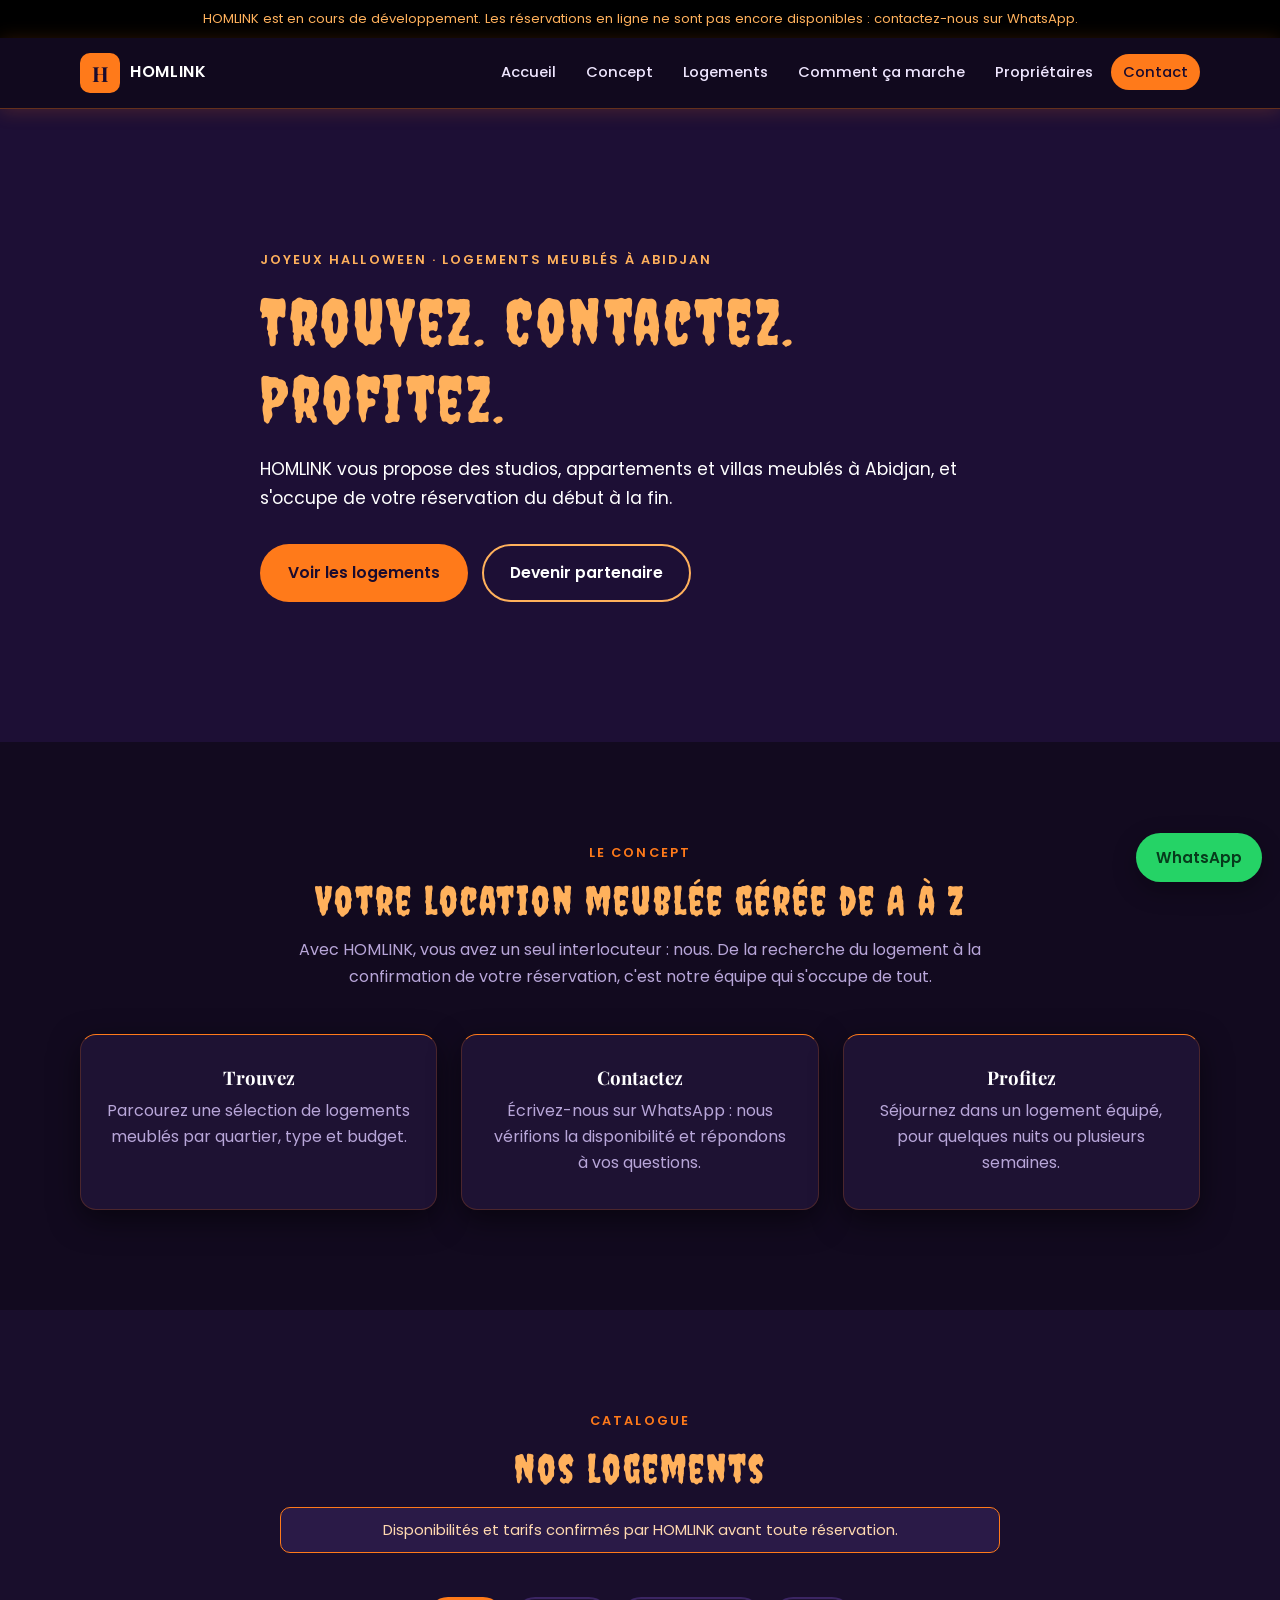
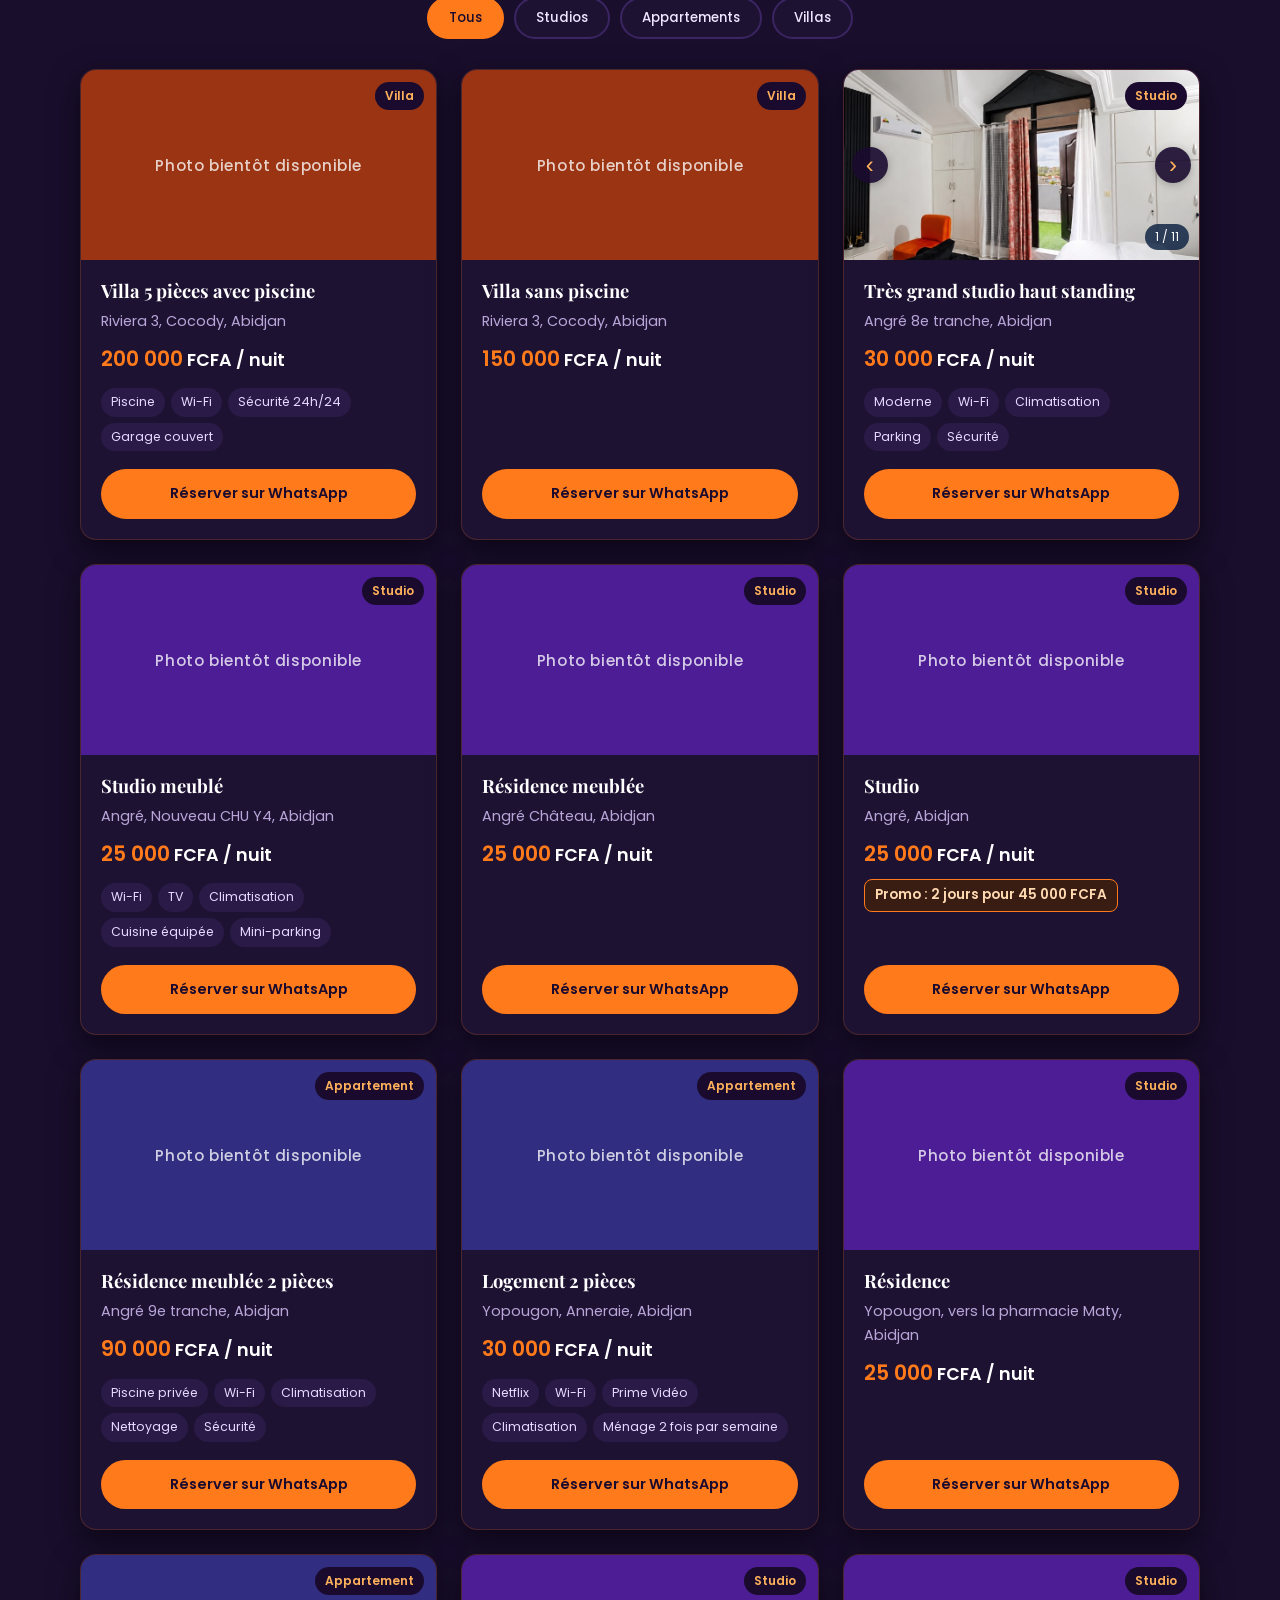
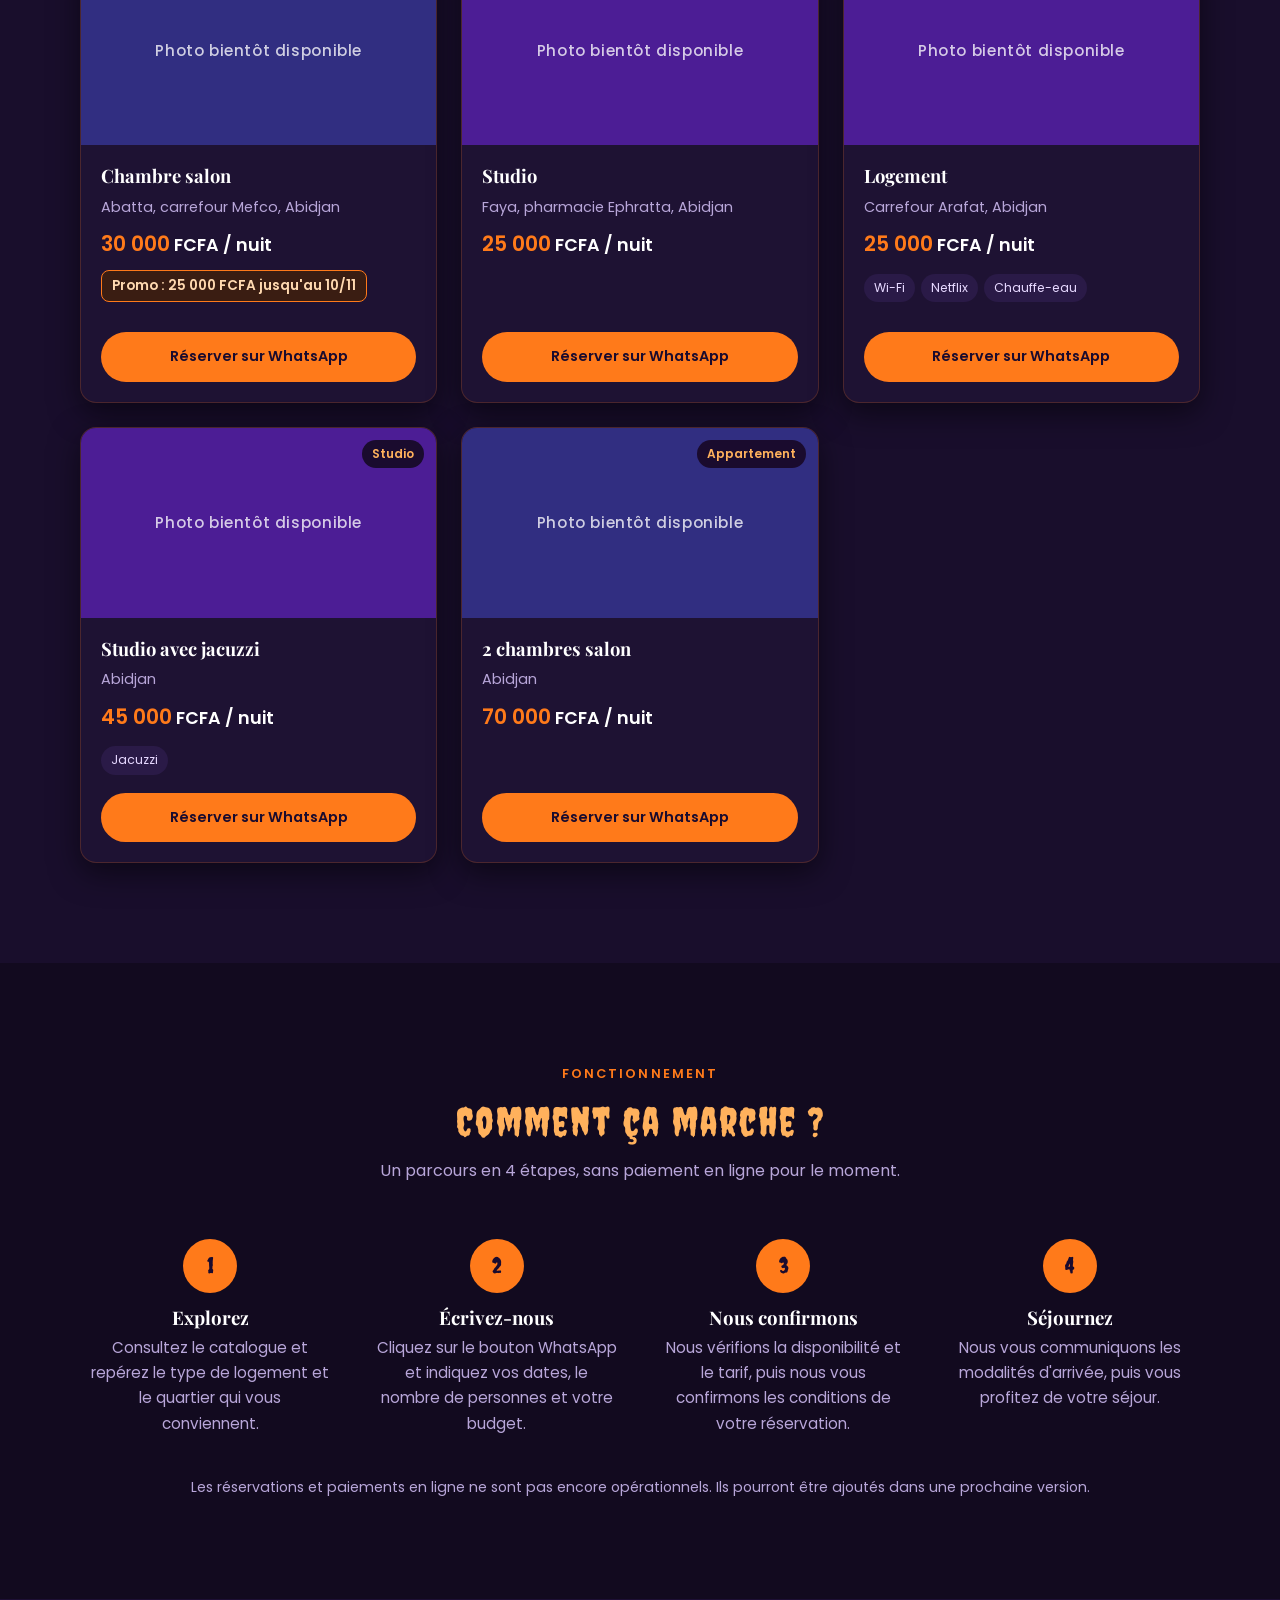
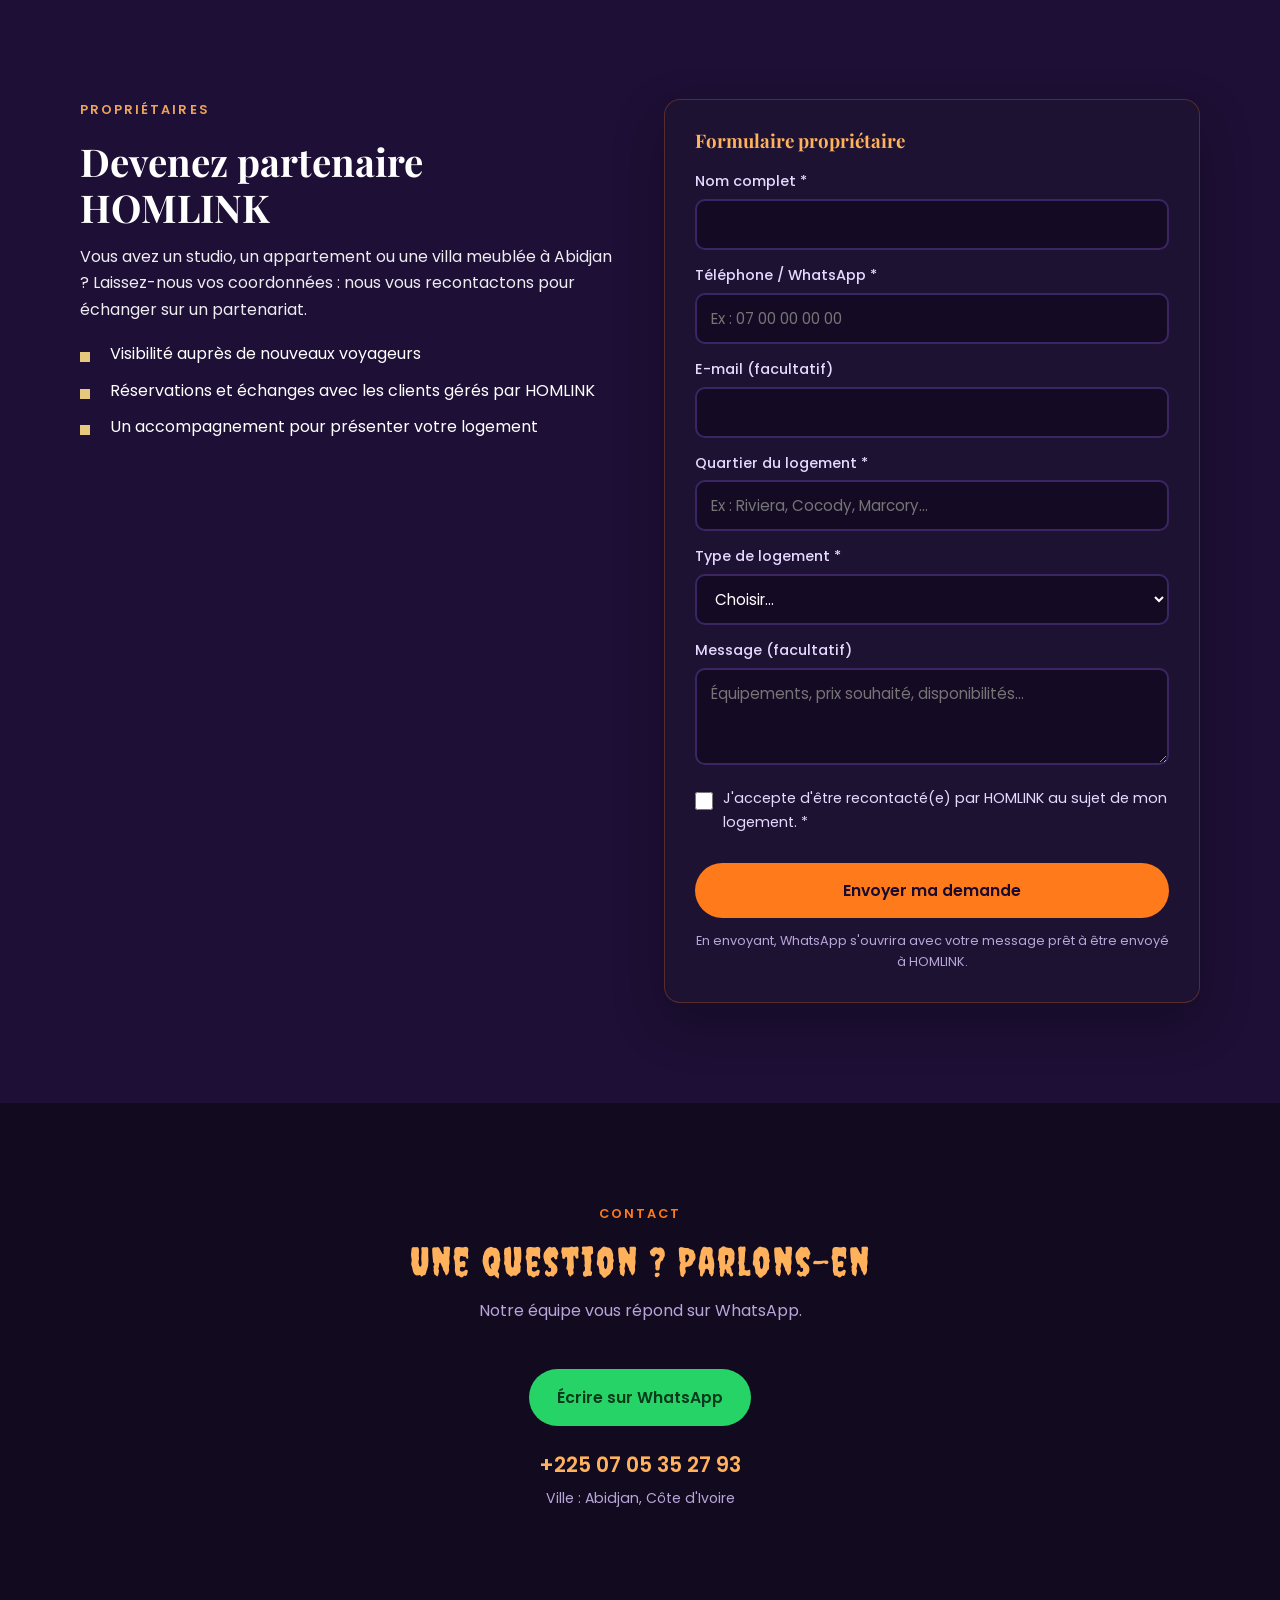
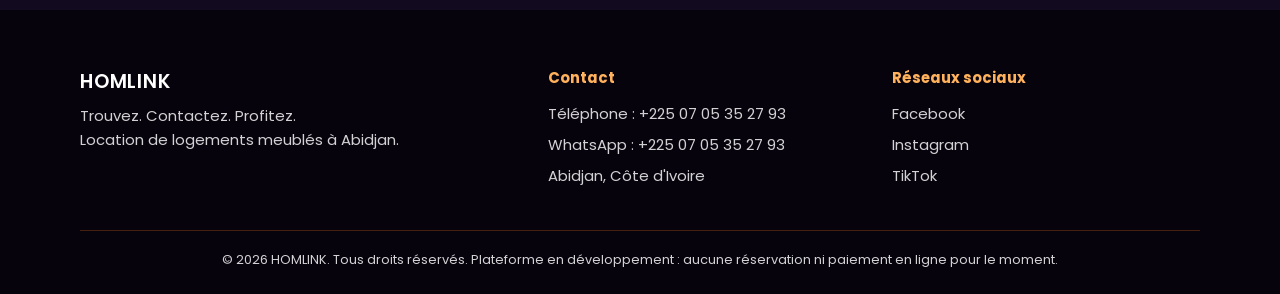
==== commit ec20a64a: "Add files via upload" ====
--- a/index.html
+++ b/index.html
@@ -17,7 +17,7 @@
   <a class="skip-link" href="#contenu">Aller au contenu</a>
 
   <div class="notice" role="status">
-    🚧 HOMLINK est en cours de développement. Les réservations en ligne ne sont pas encore disponibles : contactez-nous sur WhatsApp.
+    HOMLINK est en cours de développement. Les réservations en ligne ne sont pas encore disponibles : contactez-nous sur WhatsApp.
   </div>
 
   <header class="site-header">
@@ -45,9 +45,8 @@
   <main id="contenu">
     <!-- 1. ACCUEIL -->
     <section id="accueil" class="hero">
-      <div class="hw-decor" aria-hidden="true"><span class="bat">🦇</span><span class="bat">🦇</span><span class="bat">🦇</span><span class="ghost">👻</span><span class="pumpkin">🎃</span></div>
       <div class="container hero-inner">
-        <p class="eyebrow reveal">🎃 Joyeux Halloween · Logements meublés à Abidjan</p>
+        <p class="eyebrow reveal">Joyeux Halloween · Logements meublés à Abidjan</p>
         <h1 class="reveal">Trouvez. Contactez. Profitez.</h1>
         <p class="hero-sub reveal">HOMLINK vous propose des studios, appartements et villas meublés à Abidjan, et s'occupe de votre réservation du début à la fin.</p>
         <div class="hero-actions reveal">
@@ -67,17 +66,14 @@
         </header>
         <div class="grid grid-3">
           <article class="card feature reveal">
-            <div class="icon" aria-hidden="true">🔎</div>
             <h3>Trouvez</h3>
             <p>Parcourez une sélection de logements meublés par quartier, type et budget.</p>
           </article>
           <article class="card feature reveal">
-            <div class="icon" aria-hidden="true">💬</div>
             <h3>Contactez</h3>
             <p>Écrivez-nous sur WhatsApp : nous vérifions la disponibilité et répondons à vos questions.</p>
           </article>
           <article class="card feature reveal">
-            <div class="icon" aria-hidden="true">🏡</div>
             <h3>Profitez</h3>
             <p>Séjournez dans un logement équipé, pour quelques nuits ou plusieurs semaines.</p>
           </article>
@@ -190,7 +186,7 @@
 
           <button type="submit" class="btn btn-gold btn-block">Envoyer ma demande</button>
           <p class="form-note">En envoyant, WhatsApp s'ouvrira avec votre message prêt à être envoyé à HOMLINK.</p>
-          <p class="form-success" id="formSuccess" role="status" hidden>✅ Merci ! Vérifiez WhatsApp pour finaliser l'envoi de votre demande.</p>
+          <p class="form-success" id="formSuccess" role="status" hidden>Merci ! Vérifiez WhatsApp pour finaliser l'envoi de votre demande.</p>
         </form>
       </div>
     </section>
@@ -204,10 +200,9 @@
           <p>Notre équipe vous répond sur WhatsApp.</p>
         </header>
         <a class="btn btn-whatsapp reveal" id="waContact" href="https://wa.me/2250705352793" target="_blank" rel="noopener">
-          <span aria-hidden="true">💬</span>
           Écrire sur WhatsApp
         </a>
-        <p class="phone reveal">📞 +225 07 05 35 27 93</p>
+        <p class="phone reveal">+225 07 05 35 27 93</p>
         <p class="small reveal">Ville : Abidjan, Côte d'Ivoire</p>
       </div>
     </section>
@@ -221,9 +216,9 @@
       </div>
       <div>
         <h4>Contact</h4>
-        <p>📞 +225 07 05 35 27 93</p>
-        <p>💬 <a href="https://wa.me/2250705352793" target="_blank" rel="noopener">WhatsApp</a></p>
-        <p>📍 Abidjan, Côte d'Ivoire</p>
+        <p>Téléphone : +225 07 05 35 27 93</p>
+        <p>WhatsApp : <a href="https://wa.me/2250705352793" target="_blank" rel="noopener">+225 07 05 35 27 93</a></p>
+        <p>Abidjan, Côte d'Ivoire</p>
       </div>
       <div>
         <h4>Réseaux sociaux</h4>
@@ -238,7 +233,7 @@
     </div>
   </footer>
 
-  <a href="https://wa.me/2250705352793" class="wa-float" target="_blank" rel="noopener" aria-label="Contacter HOMLINK sur WhatsApp">💬</a>
+  <a href="https://wa.me/2250705352793" class="wa-float" target="_blank" rel="noopener" aria-label="Contacter HOMLINK sur WhatsApp">WhatsApp</a>
 
   <script src="logements.js"></script>
   <script src="script.js"></script>
--- a/style.css
+++ b/style.css
@@ -55,7 +55,7 @@
 .logo { display: flex; align-items: center; gap: 10px; text-decoration: none; }
 .logo-mark {
   width: 40px; height: 40px; border-radius: 10px; display: grid; place-items: center;
-  background: linear-gradient(135deg, var(--blue), var(--blue-light)); color: var(--gold-light);
+  background: var(--blue); color: var(--gold-light);
   font-family: "Playfair Display", serif; font-weight: 700; font-size: 1.3rem;
 }
 .logo-text { font-weight: 600; color: var(--blue); letter-spacing: 0.04em; }
@@ -79,9 +79,7 @@
 
 /* ===== Hero ===== */
 .hero {
-  background:
-    radial-gradient(circle at 80% 20%, rgba(201, 162, 75, 0.28), transparent 45%),
-    linear-gradient(135deg, var(--blue-dark), var(--blue) 60%, var(--blue-light));
+  background: var(--blue-dark);
   color: var(--white); padding: clamp(70px, 12vw, 140px) 0;
 }
 .hero-inner { max-width: 760px; }
@@ -99,7 +97,7 @@
   transition: transform 0.2s, box-shadow 0.2s, background 0.2s;
 }
 .btn:hover { transform: translateY(-2px); box-shadow: var(--shadow); }
-.btn-gold { background: linear-gradient(135deg, var(--gold), var(--gold-light)); color: var(--blue-dark); }
+.btn-gold { background: var(--gold); color: var(--blue-dark); }
 .btn-outline { border-color: var(--gold-light); color: var(--white); }
 .btn-outline:hover { background: rgba(255, 255, 255, 0.1); }
 .btn-whatsapp { background: #25D366; color: #073b1c; }
@@ -108,7 +106,7 @@
 /* ===== Sections ===== */
 .section { padding: clamp(56px, 8vw, 100px) 0; }
 .section-alt { background: var(--bg); }
-.section-blue { background: linear-gradient(135deg, var(--blue-dark), var(--blue)); color: var(--white); }
+.section-blue { background: var(--blue-dark); color: var(--white); }
 .section-head { max-width: 720px; margin: 0 auto 44px; text-align: center; }
 .section-head h2 { font-size: clamp(1.7rem, 4vw, 2.5rem); color: var(--blue); margin-bottom: 12px; }
 .section-head p { color: var(--muted); }
@@ -119,7 +117,6 @@
 
 .card { background: var(--white); border-radius: var(--radius); box-shadow: var(--shadow); overflow: hidden; }
 .feature { padding: 32px 26px; text-align: center; border-top: 4px solid var(--gold); }
-.feature .icon { font-size: 2.2rem; margin-bottom: 12px; }
 .feature h3 { color: var(--blue); margin-bottom: 8px; }
 .feature p { color: var(--muted); }
 
@@ -137,10 +134,10 @@
 .thumb {
   position: relative; height: 190px; display: grid; place-items: center; color: rgba(255, 255, 255, 0.9);
 }
-.thumb svg { width: 72px; height: 72px; opacity: 0.9; }
-.thumb.t-studio { background: linear-gradient(135deg, #1d4a95, #4f7fcf); }
-.thumb.t-appartement { background: linear-gradient(135deg, #0B2A5B, #2c5aa8); }
-.thumb.t-villa { background: linear-gradient(135deg, #8a6a1f, #C9A24B); }
+.no-photo { font-size: 0.95rem; font-weight: 500; letter-spacing: 0.04em; opacity: 0.85; }
+.thumb.t-studio { background: #1d4a95; }
+.thumb.t-appartement { background: #2c5aa8; }
+.thumb.t-villa { background: #8a6a1f; }
 .badge {
   position: absolute; top: 12px; left: 12px; background: rgba(7, 28, 62, 0.85); color: var(--gold-light);
   font-size: 0.72rem; font-weight: 600; padding: 4px 10px; border-radius: 999px; letter-spacing: 0.04em;
@@ -160,7 +157,7 @@
 .steps li { text-align: center; padding: 10px; }
 .step-num {
   width: 54px; height: 54px; border-radius: 50%; margin: 0 auto 14px; display: grid; place-items: center;
-  background: linear-gradient(135deg, var(--gold), var(--gold-light)); color: var(--blue-dark);
+  background: var(--gold); color: var(--blue-dark);
   font-family: "Playfair Display", serif; font-weight: 700; font-size: 1.4rem;
 }
 .steps h3 { color: var(--blue); margin-bottom: 6px; }
@@ -171,7 +168,7 @@
 .partner-text h2 { font-size: clamp(1.7rem, 4vw, 2.4rem); margin-bottom: 14px; }
 .partner-text p { opacity: 0.92; margin-bottom: 18px; }
 .checklist li { padding-left: 30px; position: relative; margin-bottom: 10px; }
-.checklist li::before { content: "✓"; position: absolute; left: 0; color: var(--gold-light); font-weight: 700; }
+.checklist li::before { content: ""; position: absolute; left: 0; top: 0.7em; width: 10px; height: 10px; background: var(--gold-light); }
 
 .form { background: var(--white); color: var(--text); padding: 30px; border-radius: var(--radius); box-shadow: 0 20px 50px rgba(0, 0, 0, 0.25); }
 .form h3 { color: var(--blue); margin-bottom: 18px; }
@@ -204,8 +201,8 @@
 
 /* ===== Bouton WhatsApp flottant ===== */
 .wa-float {
-  position: fixed; right: 18px; bottom: 18px; z-index: 90; width: 58px; height: 58px; border-radius: 50%;
-  background: #25D366; display: grid; place-items: center; font-size: 1.7rem; text-decoration: none;
+  position: fixed; right: 18px; bottom: 18px; z-index: 90; padding: 12px 20px; border-radius: 999px;
+  background: #25D366; color: #073b1c; font-weight: 600; font-size: 0.95rem; text-decoration: none;
   box-shadow: 0 8px 24px rgba(0, 0, 0, 0.3); transition: transform 0.2s;
 }
 .wa-float:hover { transform: scale(1.08); }
@@ -217,7 +214,11 @@
 @media (prefers-reduced-motion: reduce) {
   html { scroll-behavior: auto; }
   .reveal { opacity: 1; transform: none; transition: none; }
-  .btn, .listing, .wa-float { transition: none; }
+  .btn, .listing, .wa-float {
+  position: fixed; right: 18px; bottom: 18px; z-index: 90; padding: 12px 20px; border-radius: 999px;
+  background: #25D366; color: #073b1c; font-weight: 600; font-size: 0.95rem; text-decoration: none;
+  box-shadow: 0 8px 24px rgba(0, 0, 0, 0.3); transition: transform 0.2s;
+}
 }
 
 /* ===== Responsive ===== */
--- a/halloween.css
+++ b/halloween.css
@@ -19,7 +19,7 @@
 /* Bandeau et en-tête */
 .notice { background: #000; color: var(--hw-orange2); }
 .site-header { background: rgba(18, 10, 31, 0.96); border-bottom: 1px solid rgba(255, 122, 26, 0.35); box-shadow: 0 2px 18px rgba(255, 122, 26, 0.2); }
-.logo-mark { background: linear-gradient(135deg, var(--hw-orange), #c2410c); color: #1a0b2e; }
+.logo-mark { background: var(--hw-orange); color: #1a0b2e; }
 .logo-text { color: #fff; }
 .main-nav a { color: var(--hw-text); }
 .main-nav a:hover { background: var(--hw-card2); }
@@ -30,28 +30,15 @@
 /* Accueil */
 .hero {
   position: relative; overflow: hidden;
-  background:
-    radial-gradient(circle at 82% 22%, rgba(255, 177, 92, 0.95) 0 5%, rgba(255, 122, 26, 0.35) 6%, transparent 24%),
-    radial-gradient(circle at 12% 95%, rgba(107, 47, 179, 0.55), transparent 45%),
-    linear-gradient(160deg, #0d0618, #1d0f35 60%, #2a1250);
+  background: #1d0f35;
 }
-.hero::before { content: "🕸️"; position: absolute; top: 6px; left: 8px; font-size: 3.5rem; opacity: 0.55; pointer-events: none; }
-.hero h1 { font-family: var(--hw-font); font-weight: 400; letter-spacing: 0.04em; color: var(--hw-orange2); text-shadow: 0 0 22px rgba(255, 122, 26, 0.65); }
+.hero h1 { font-family: var(--hw-font); font-weight: 400; letter-spacing: 0.04em; color: var(--hw-orange2); }
 .eyebrow { color: var(--hw-orange2); }
 .eyebrow.dark { color: var(--hw-orange); }
 
-.hw-decor span { position: absolute; pointer-events: none; user-select: none; }
-.hw-decor .bat { font-size: 2rem; animation: hw-fly 14s linear infinite; opacity: 0.85; }
-.hw-decor .bat:nth-child(1) { top: 12%; left: -8%; }
-.hw-decor .bat:nth-child(2) { top: 30%; left: -8%; animation-delay: -5s; font-size: 1.5rem; }
-.hw-decor .bat:nth-child(3) { top: 58%; left: -8%; animation-delay: -9s; font-size: 1.8rem; }
-.hw-decor .pumpkin { right: 6%; bottom: 8%; font-size: clamp(3rem, 8vw, 5.5rem); animation: hw-bob 3.5s ease-in-out infinite; filter: drop-shadow(0 0 18px rgba(255, 122, 26, 0.7)); }
-.hw-decor .ghost { right: 24%; top: 12%; font-size: clamp(2rem, 5vw, 3.2rem); animation: hw-bob 4.5s ease-in-out infinite reverse; opacity: 0.9; }
-@keyframes hw-fly { from { transform: translateX(0) translateY(0); } 50% { transform: translateX(60vw) translateY(-22px); } to { transform: translateX(115vw) translateY(0); } }
-@keyframes hw-bob { 0%, 100% { transform: translateY(0) rotate(-4deg); } 50% { transform: translateY(-14px) rotate(4deg); } }
 
 /* Boutons */
-.btn-gold { background: linear-gradient(135deg, var(--hw-orange), var(--hw-orange2)); color: #1a0b2e; }
+.btn-gold { background: var(--hw-orange); color: #1a0b2e; }
 .btn-outline { border-color: var(--hw-orange2); color: #fff; }
 
 /* Sections */
@@ -67,9 +54,9 @@
 .filter { background: var(--hw-card); border-color: #3b2563; color: var(--hw-text); }
 .filter:hover { border-color: var(--hw-orange); }
 .filter.is-active { background: var(--hw-orange); border-color: var(--hw-orange); color: #1a0b2e; }
-.thumb.t-studio { background: linear-gradient(135deg, #3b1a6b, #7c3aed); }
-.thumb.t-appartement { background: linear-gradient(135deg, #1d0f35, #4c1d95); }
-.thumb.t-villa { background: linear-gradient(135deg, #9a3412, #ff7a1a); }
+.thumb.t-studio { background: #4c1d95; }
+.thumb.t-appartement { background: #312e81; }
+.thumb.t-villa { background: #9a3412; }
 .type-tag { background: #1a0b2e; color: var(--hw-orange2); }
 .price { color: #fff; }
 .price span { color: var(--hw-orange); }
@@ -79,10 +66,10 @@
 .car-btn:hover { background: var(--hw-orange); color: #1a0b2e; }
 
 /* Étapes */
-.step-num { background: linear-gradient(135deg, var(--hw-orange), var(--hw-orange2)); color: #1a0b2e; font-family: var(--hw-font); font-weight: 400; }
+.step-num { background: var(--hw-orange); color: #1a0b2e; font-family: var(--hw-font); font-weight: 400; }
 
 /* Propriétaires + formulaire */
-.section-blue { background: linear-gradient(135deg, #0d0618, #2a1250); }
+.section-blue { background: #1d0f35; }
 .checklist li::before { color: var(--hw-orange2); }
 .form { background: var(--hw-card); color: var(--hw-text); border: 1px solid rgba(255, 122, 26, 0.25); }
 .form h3 { color: var(--hw-orange2); }
@@ -102,7 +89,3 @@
 @media (max-width: 860px) {
   .main-nav { background: #170d29; box-shadow: 0 14px 24px rgba(0, 0, 0, 0.5); }
 }
-@media (prefers-reduced-motion: reduce) {
-  .hw-decor .bat, .hw-decor .pumpkin, .hw-decor .ghost { animation: none; }
-  .hw-decor .bat { display: none; }
-}
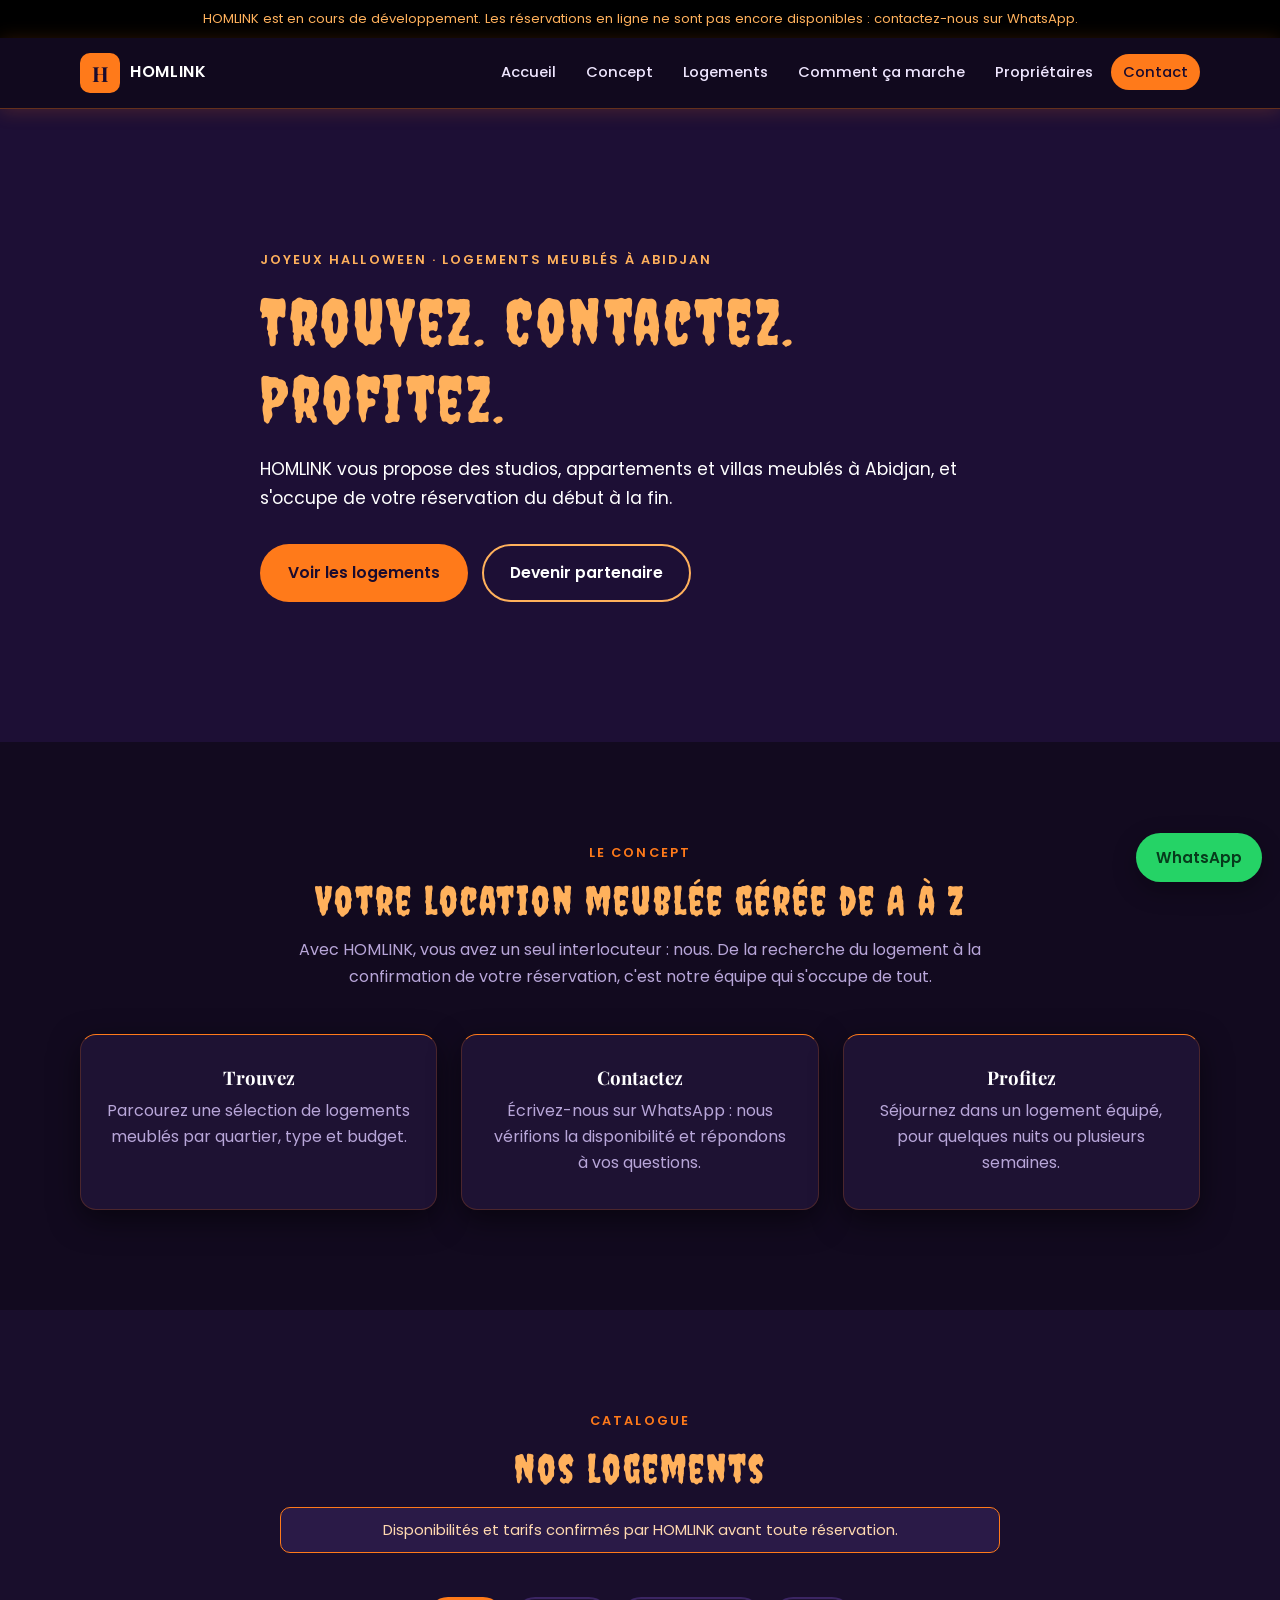
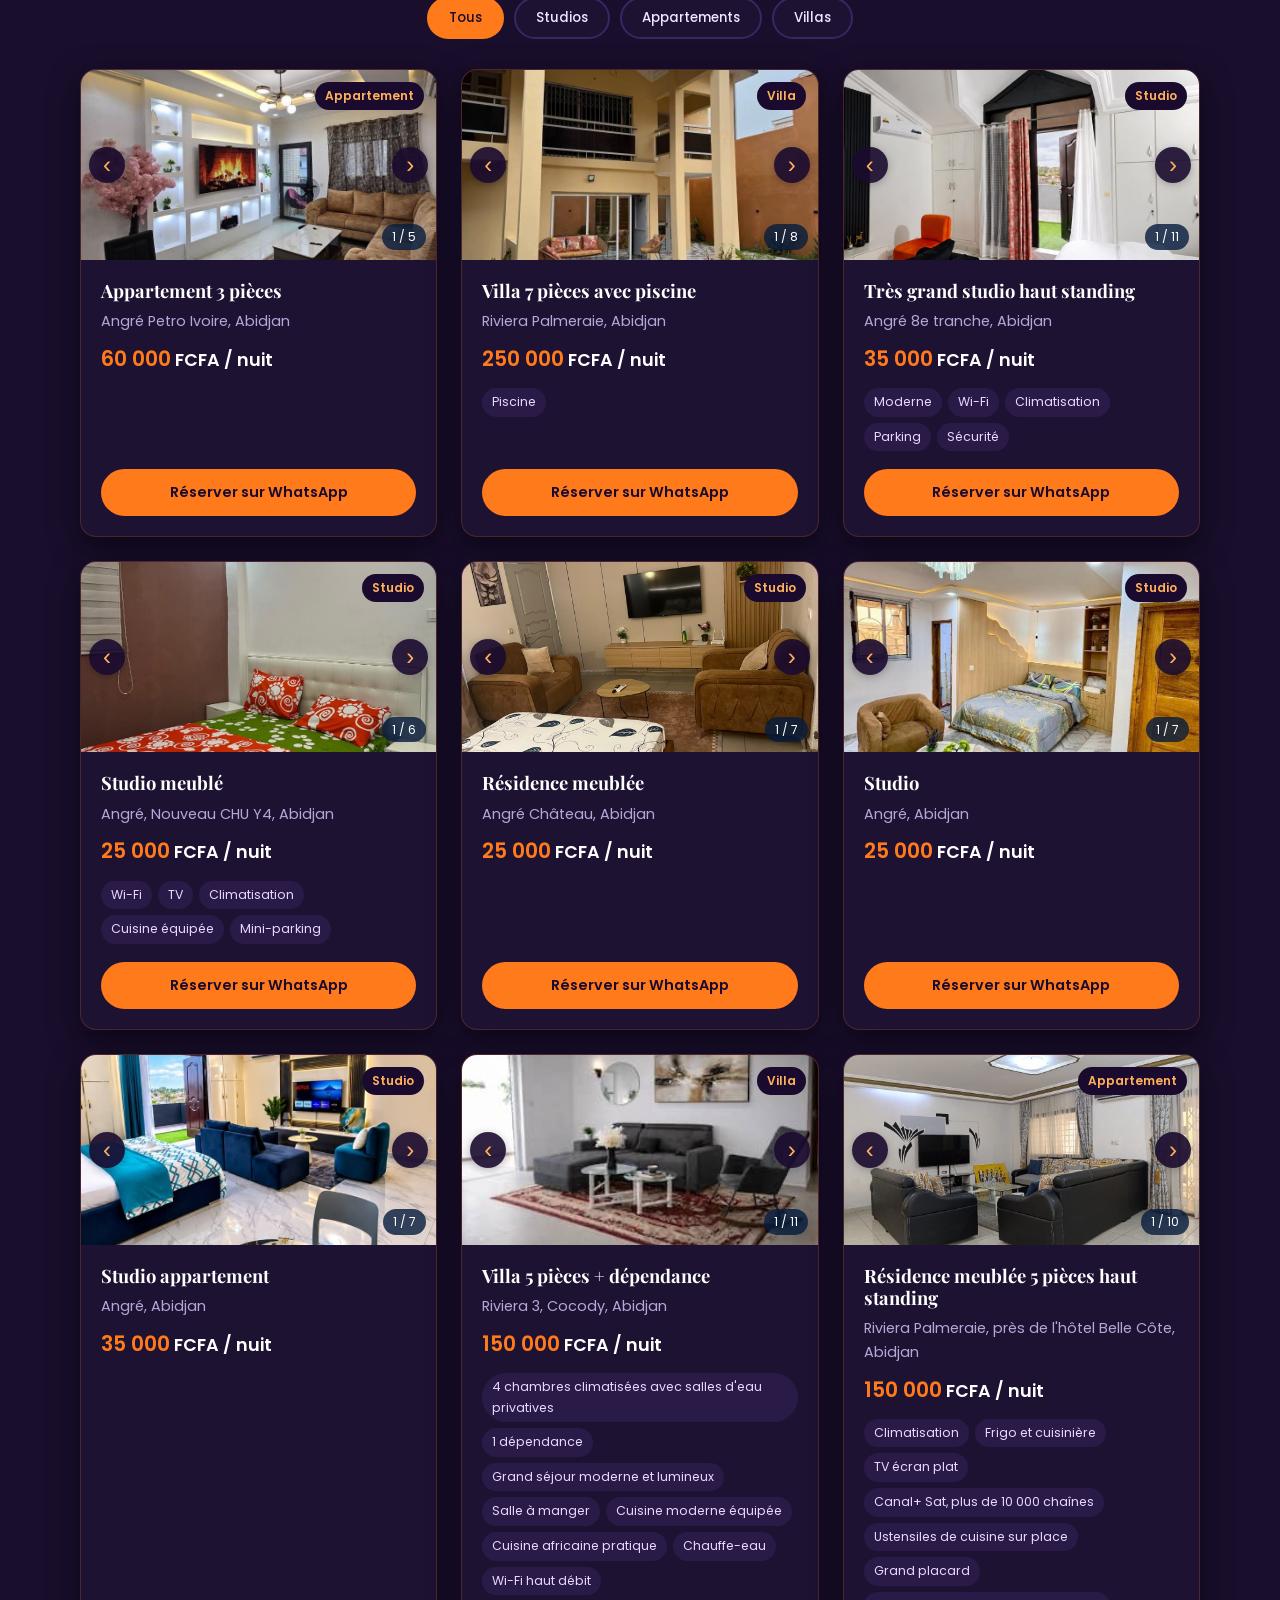
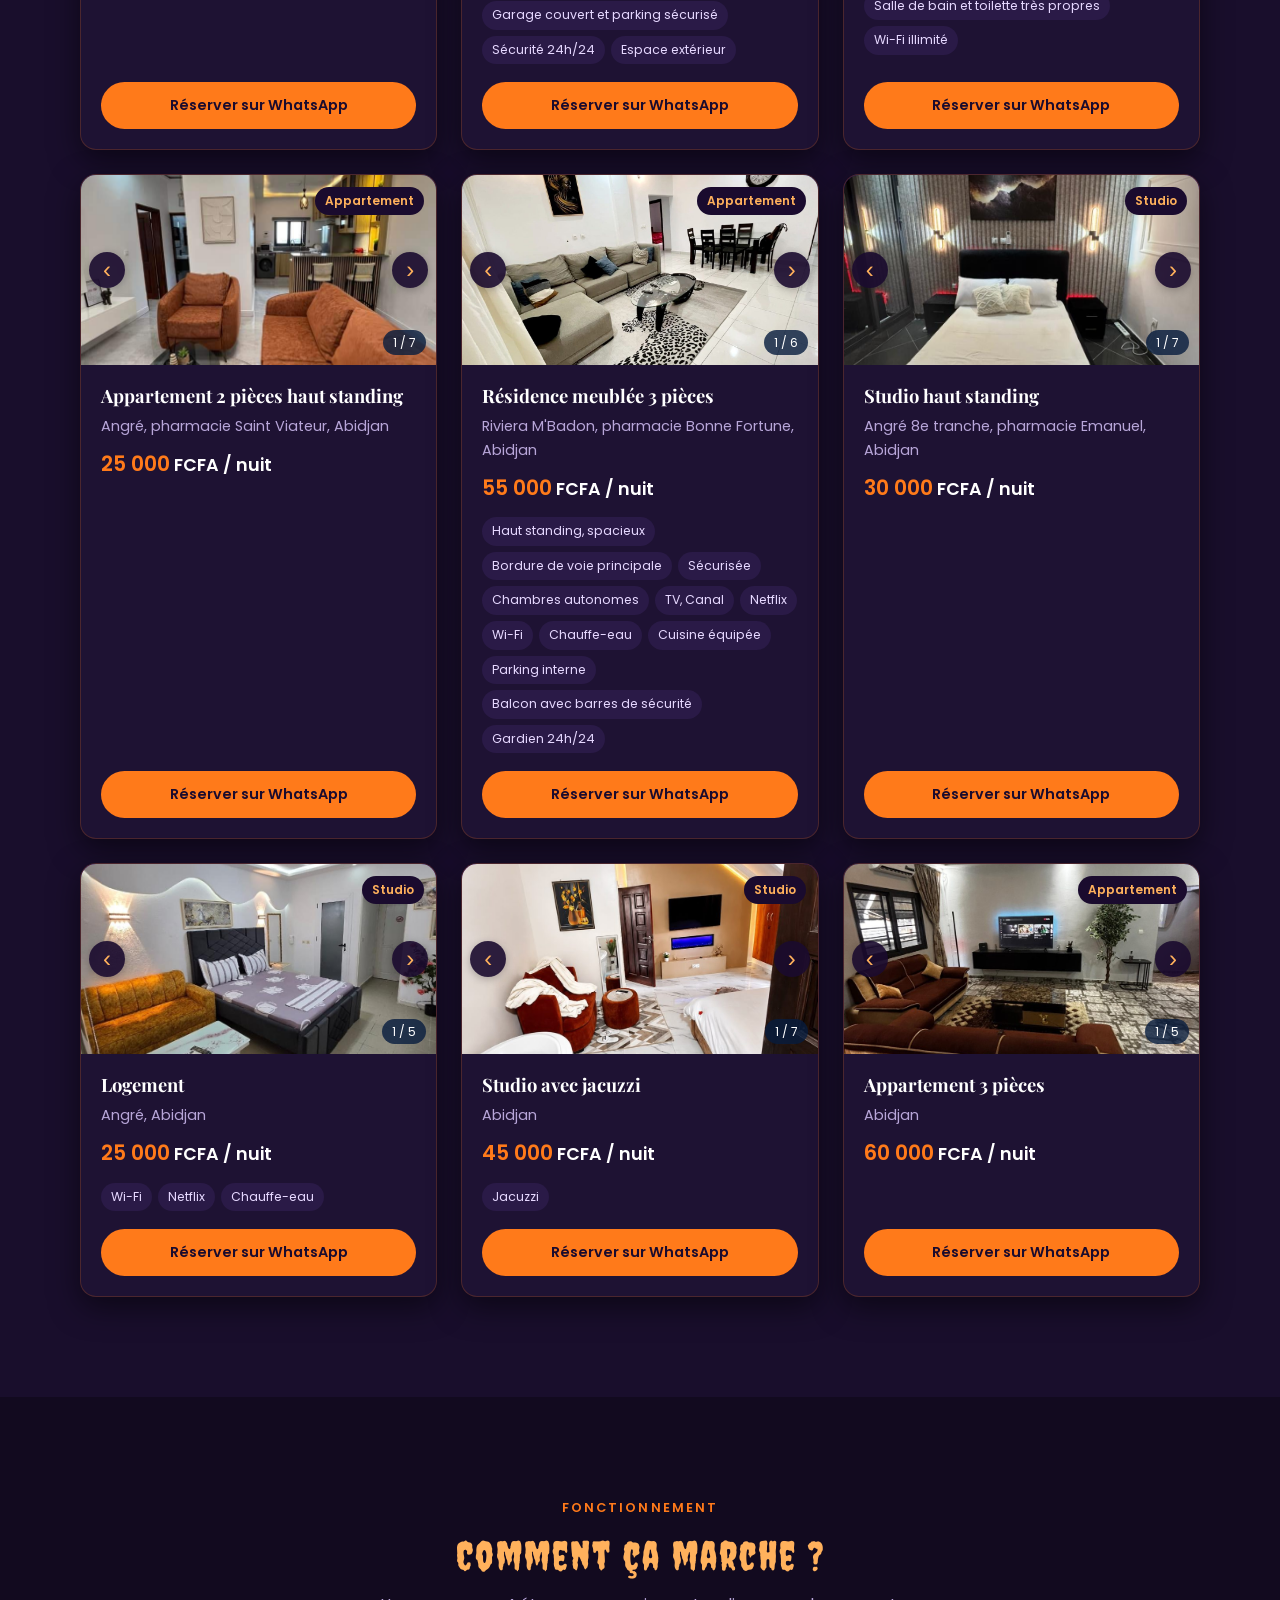
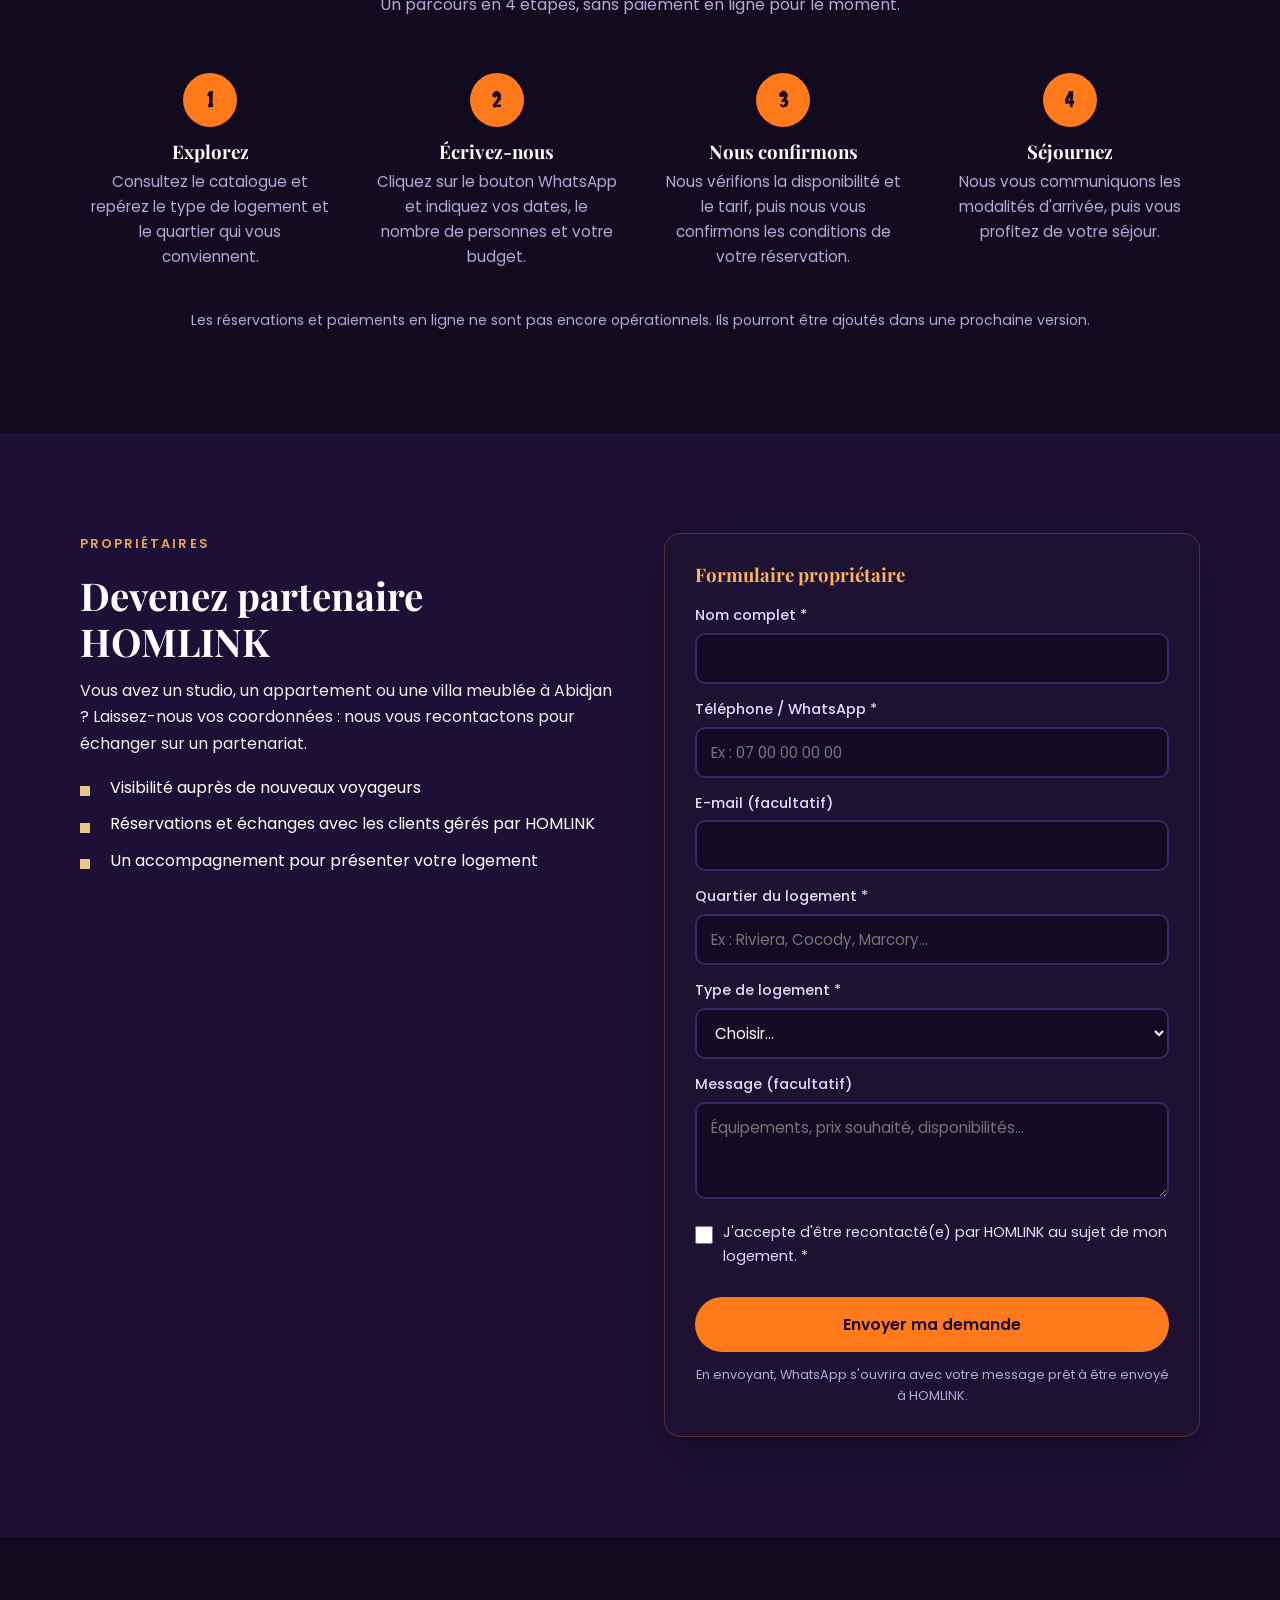
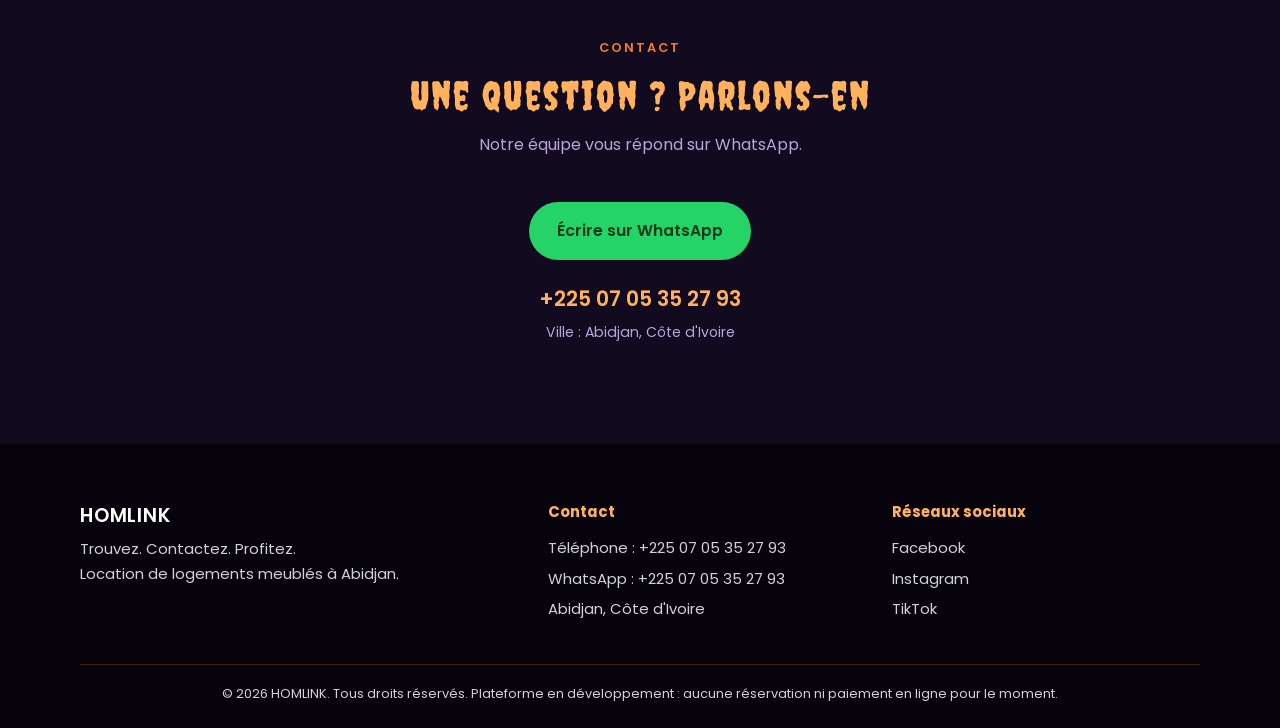
==== commit 08551b6a: "Add files via upload" ====
--- a/index.html
+++ b/index.html
@@ -233,6 +233,42 @@
     </div>
   </footer>
 
+  <!-- Fenêtre de réservation (questions avant WhatsApp) -->
+  <div class="modal" id="resaModal" hidden>
+    <div class="modal-box" role="dialog" aria-modal="true" aria-labelledby="resaTitle">
+      <button type="button" class="modal-close" id="resaClose" aria-label="Fermer">&times;</button>
+      <h3 id="resaTitle">Votre réservation</h3>
+      <p class="modal-sub" id="resaSub"></p>
+      <form id="resaForm" novalidate>
+        <div class="field">
+          <label for="resaPers">Nombre de personnes *</label>
+          <select id="resaPers" required>
+            <option value="">Choisir…</option>
+            <option>1</option><option>2</option><option>3</option><option>4</option><option>5</option>
+            <option>6</option><option>7</option><option>8</option><option>9</option><option>10</option>
+            <option>Plus de 10</option>
+          </select>
+          <p class="error" id="resaPers-error" role="alert"></p>
+        </div>
+        <div class="field-row">
+          <div class="field">
+            <label for="resaIn">Date d'entrée *</label>
+            <input type="date" id="resaIn" required>
+            <p class="error" id="resaIn-error" role="alert"></p>
+          </div>
+          <div class="field">
+            <label for="resaOut">Date de sortie *</label>
+            <input type="date" id="resaOut" required>
+            <p class="error" id="resaOut-error" role="alert"></p>
+          </div>
+        </div>
+        <p class="resa-summary" id="resaSummary" aria-live="polite">Choisissez vos dates pour voir la durée du séjour.</p>
+        <button type="submit" class="btn btn-gold btn-block">Envoyer ma demande sur WhatsApp</button>
+        <p class="form-note">WhatsApp s'ouvrira avec votre message prêt à envoyer. HOMLINK confirme ensuite la disponibilité et le tarif.</p>
+      </form>
+    </div>
+  </div>
+
   <a href="https://wa.me/2250705352793" class="wa-float" target="_blank" rel="noopener" aria-label="Contacter HOMLINK sur WhatsApp">WhatsApp</a>
 
   <script src="logements.js"></script>
--- a/style.css
+++ b/style.css
@@ -249,3 +249,19 @@
 .car-btn.prev { left: 8px; } .car-btn.next { right: 8px; }
 .car-count { position: absolute; bottom: 10px; right: 10px; z-index: 2; background: rgba(7, 28, 62, 0.8); color: #fff; font-size: 0.75rem; padding: 3px 10px; border-radius: 999px; }
 .thumb .type-tag { z-index: 2; }
+
+/* ===== Fenêtre de réservation ===== */
+.modal { position: fixed; inset: 0; z-index: 200; background: rgba(7, 28, 62, 0.72); display: flex; align-items: center; justify-content: center; padding: 16px; overflow-y: auto; }
+.modal[hidden] { display: none; }
+.modal-box { position: relative; width: 100%; max-width: 440px; background: var(--white); color: var(--text); border-radius: var(--radius); padding: 28px 24px 22px; box-shadow: 0 20px 50px rgba(0, 0, 0, 0.35); }
+.modal-box h3 { color: var(--blue); margin-bottom: 4px; padding-right: 36px; }
+.modal-sub { color: var(--muted); font-size: 0.88rem; margin-bottom: 18px; }
+.modal-close { position: absolute; top: 10px; right: 12px; width: 36px; height: 36px; border: 0; border-radius: 50%; background: var(--bg); color: var(--blue); font-size: 1.5rem; line-height: 1; cursor: pointer; }
+.modal .field input[type="date"], .modal .field select {
+  width: 100%; padding: 12px 14px; border: 2px solid #dbe3f2; border-radius: 10px; font-family: inherit; font-size: 0.95rem; background: var(--white); color: var(--text);
+}
+.modal .field input:focus, .modal .field select:focus { outline: none; border-color: var(--gold); }
+.field-row { display: grid; grid-template-columns: 1fr 1fr; gap: 12px; }
+.resa-summary { background: var(--bg); color: var(--blue); font-size: 0.9rem; font-weight: 500; padding: 10px 14px; border-radius: 10px; margin-bottom: 16px; }
+body.modal-open { overflow: hidden; }
+@media (max-width: 420px) { .field-row { grid-template-columns: 1fr; gap: 0; } }
--- a/halloween.css
+++ b/halloween.css
@@ -89,3 +89,13 @@
 @media (max-width: 860px) {
   .main-nav { background: #170d29; box-shadow: 0 14px 24px rgba(0, 0, 0, 0.5); }
 }
+
+/* Fenêtre de réservation */
+.modal { background: rgba(8, 4, 16, 0.82); }
+.modal-box { background: var(--hw-card); color: var(--hw-text); border: 1px solid rgba(255, 122, 26, 0.3); }
+.modal-box h3 { color: var(--hw-orange2); }
+.modal-sub { color: var(--hw-muted); }
+.modal-close { background: var(--hw-card2); color: var(--hw-orange2); }
+.modal .field input[type="date"], .modal .field select { background: #140a24; border-color: #3b2563; color: #fff; color-scheme: dark; }
+.modal .field input:focus, .modal .field select:focus { border-color: var(--hw-orange); }
+.resa-summary { background: var(--hw-card2); color: #ffd9b0; }
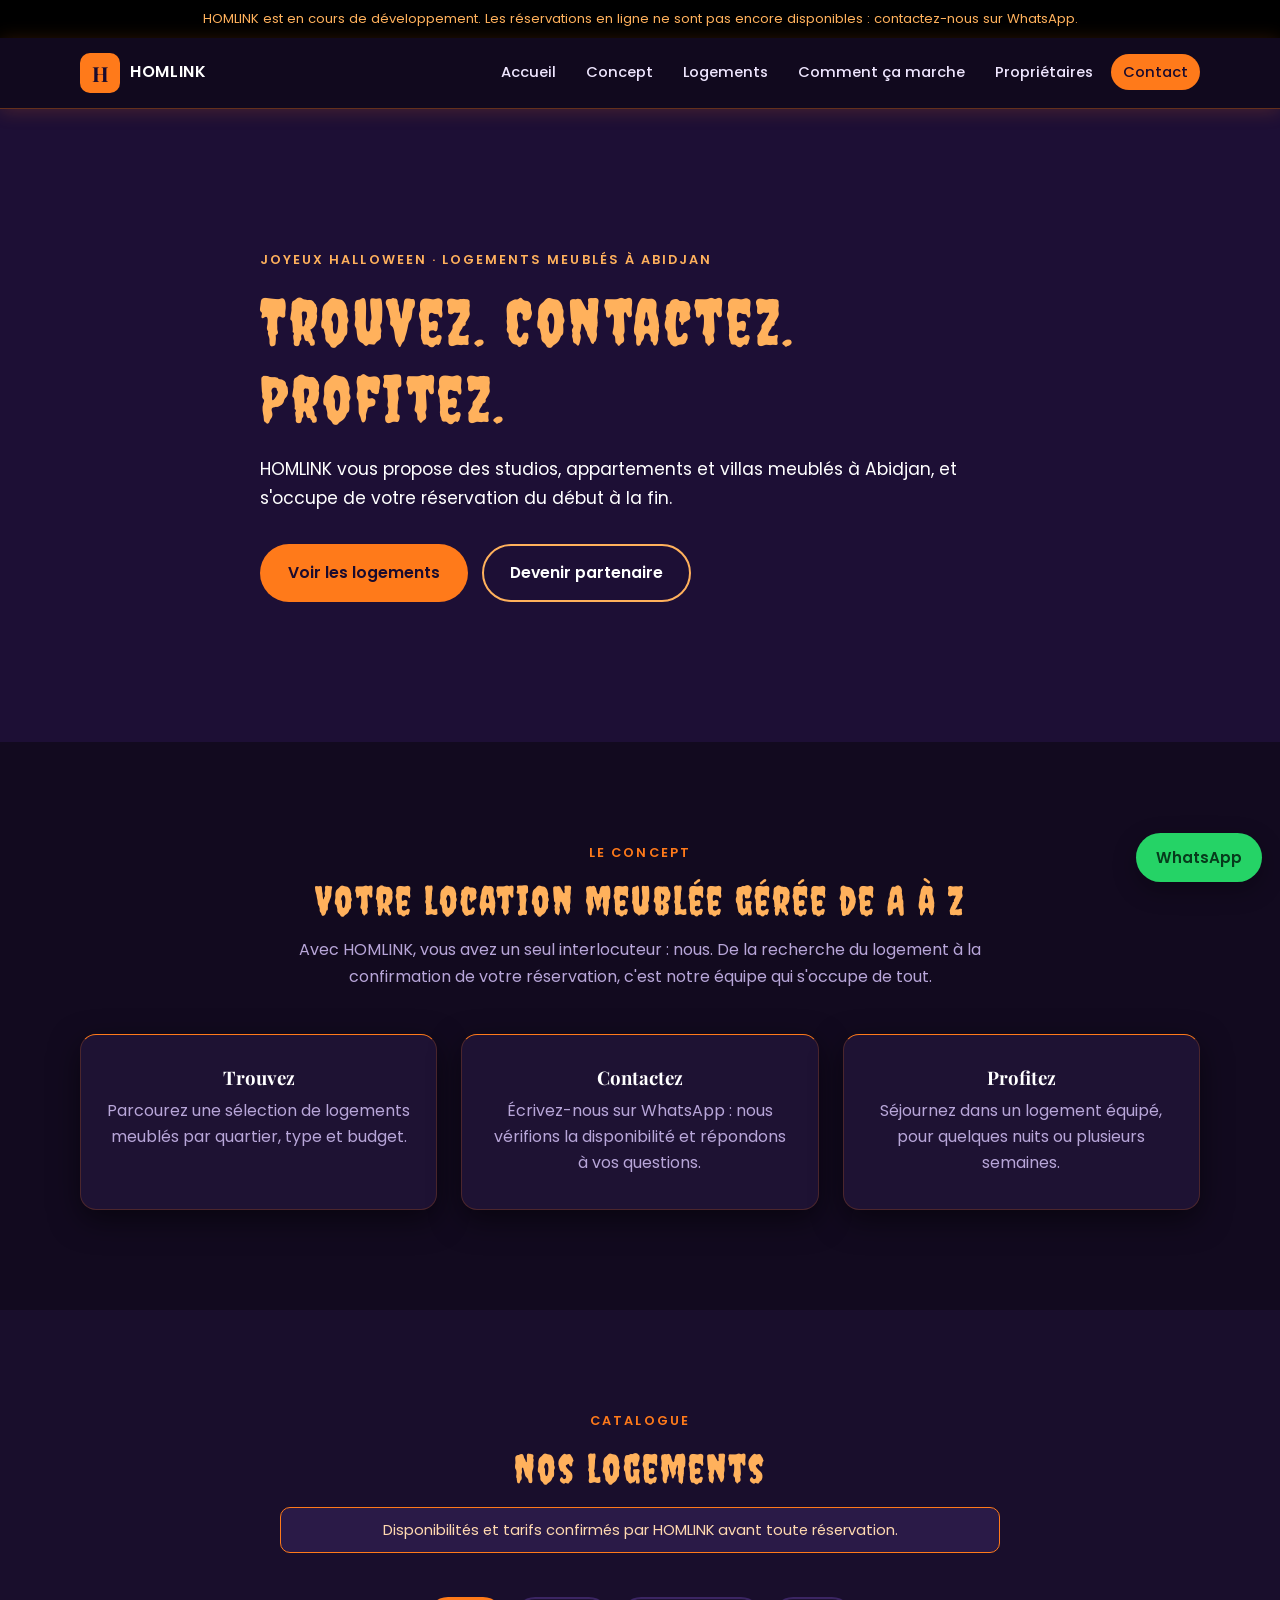
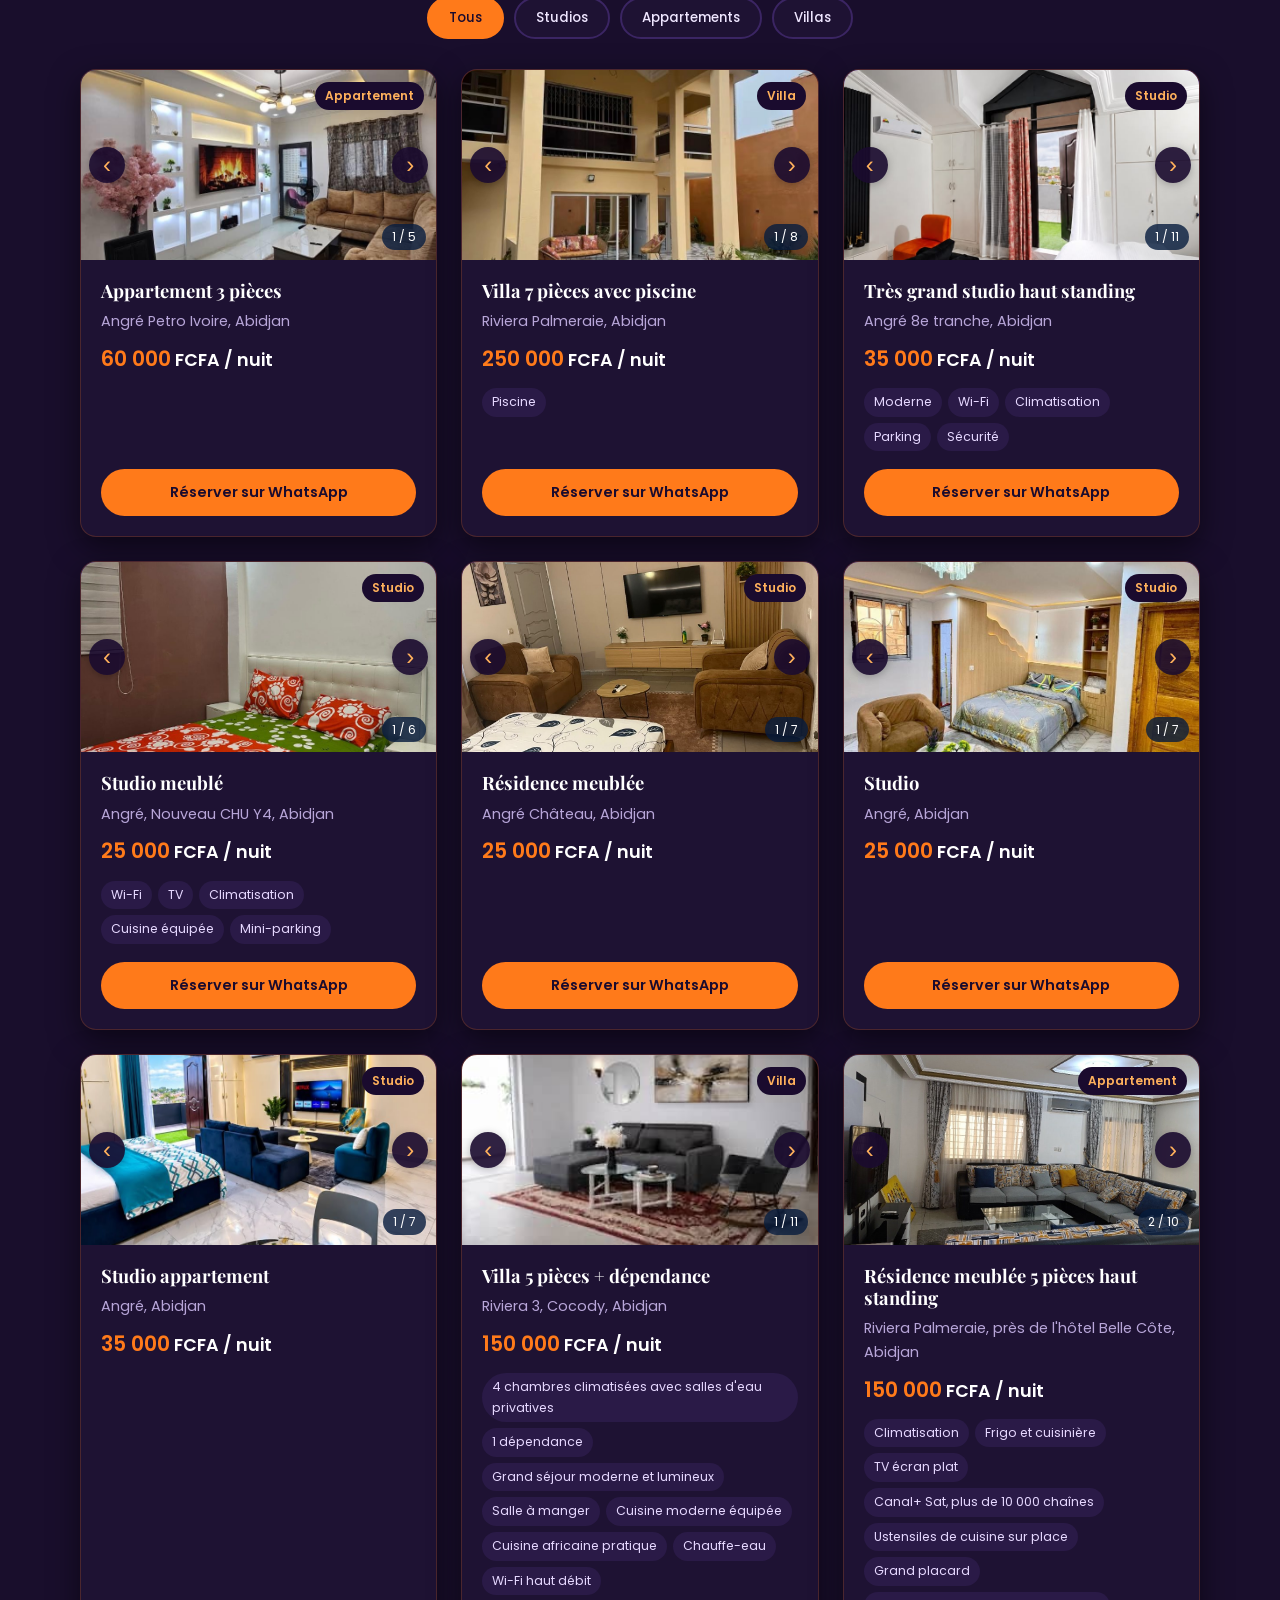
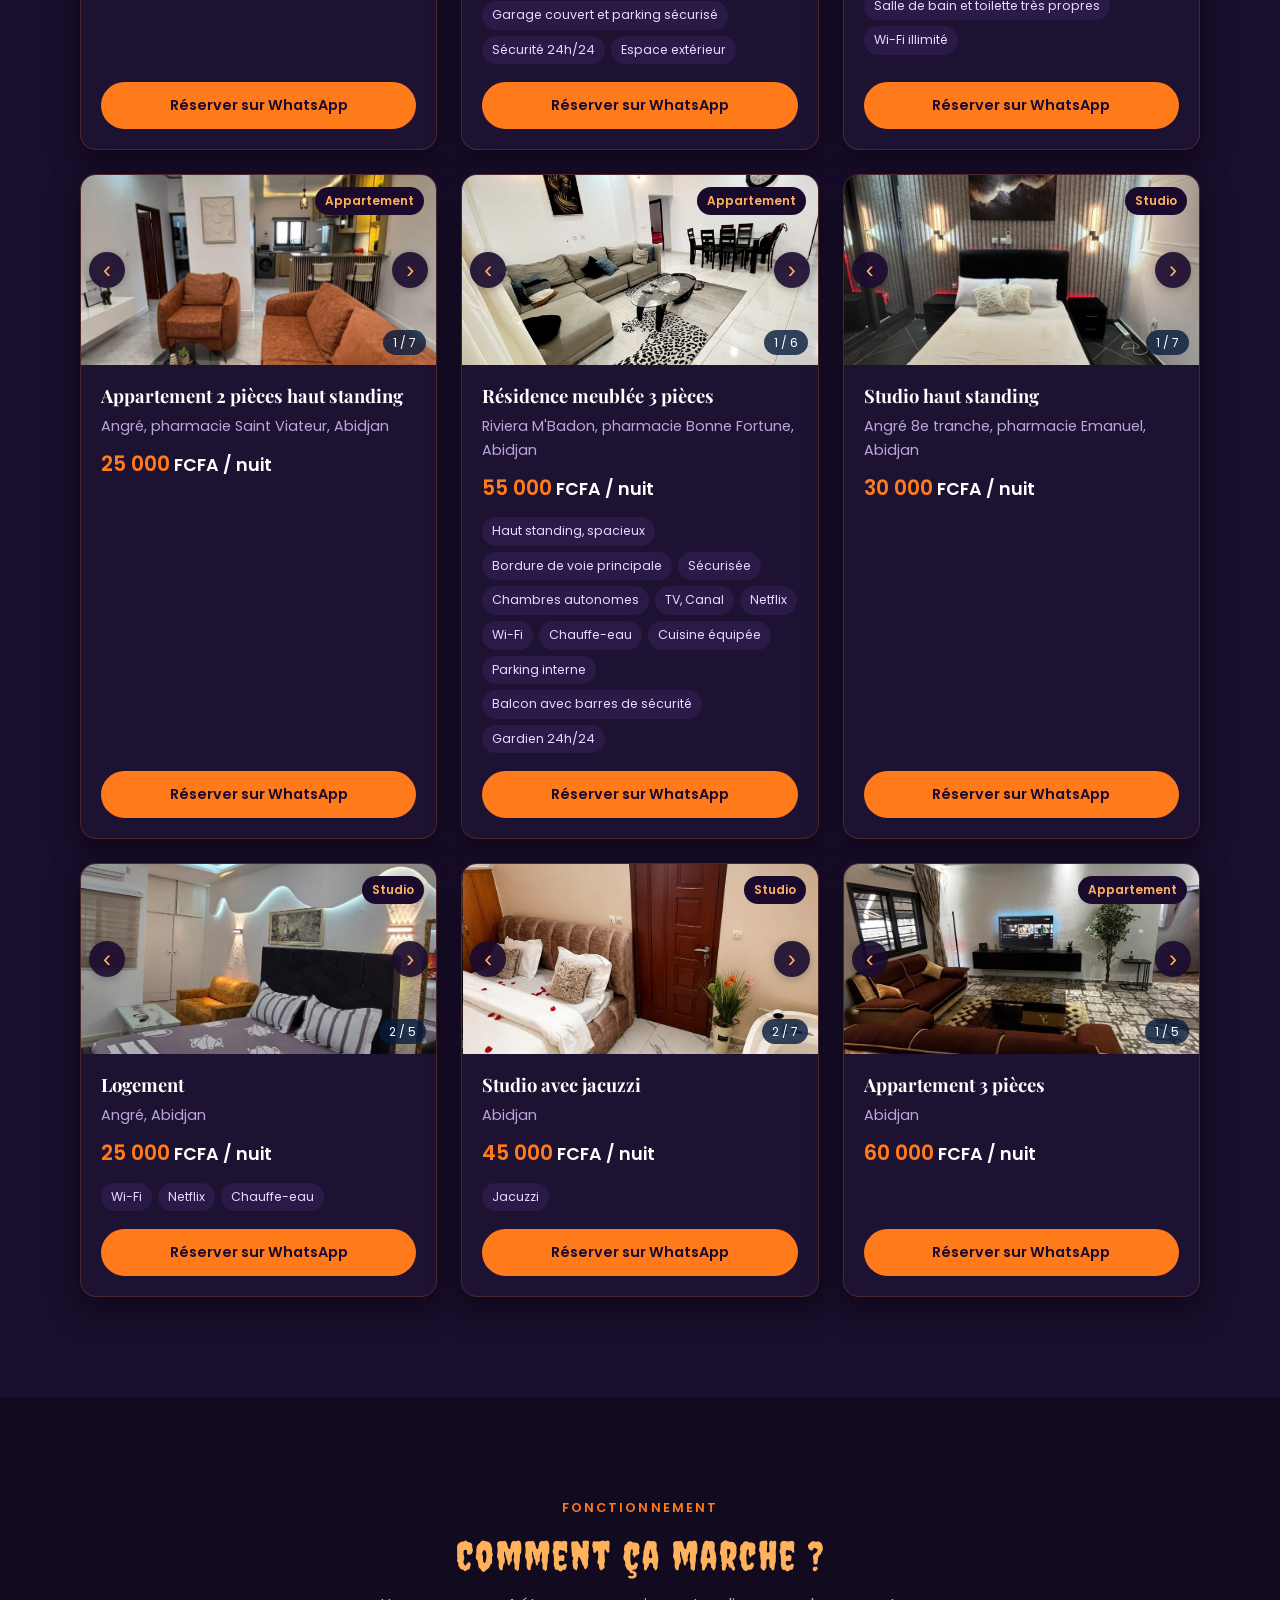
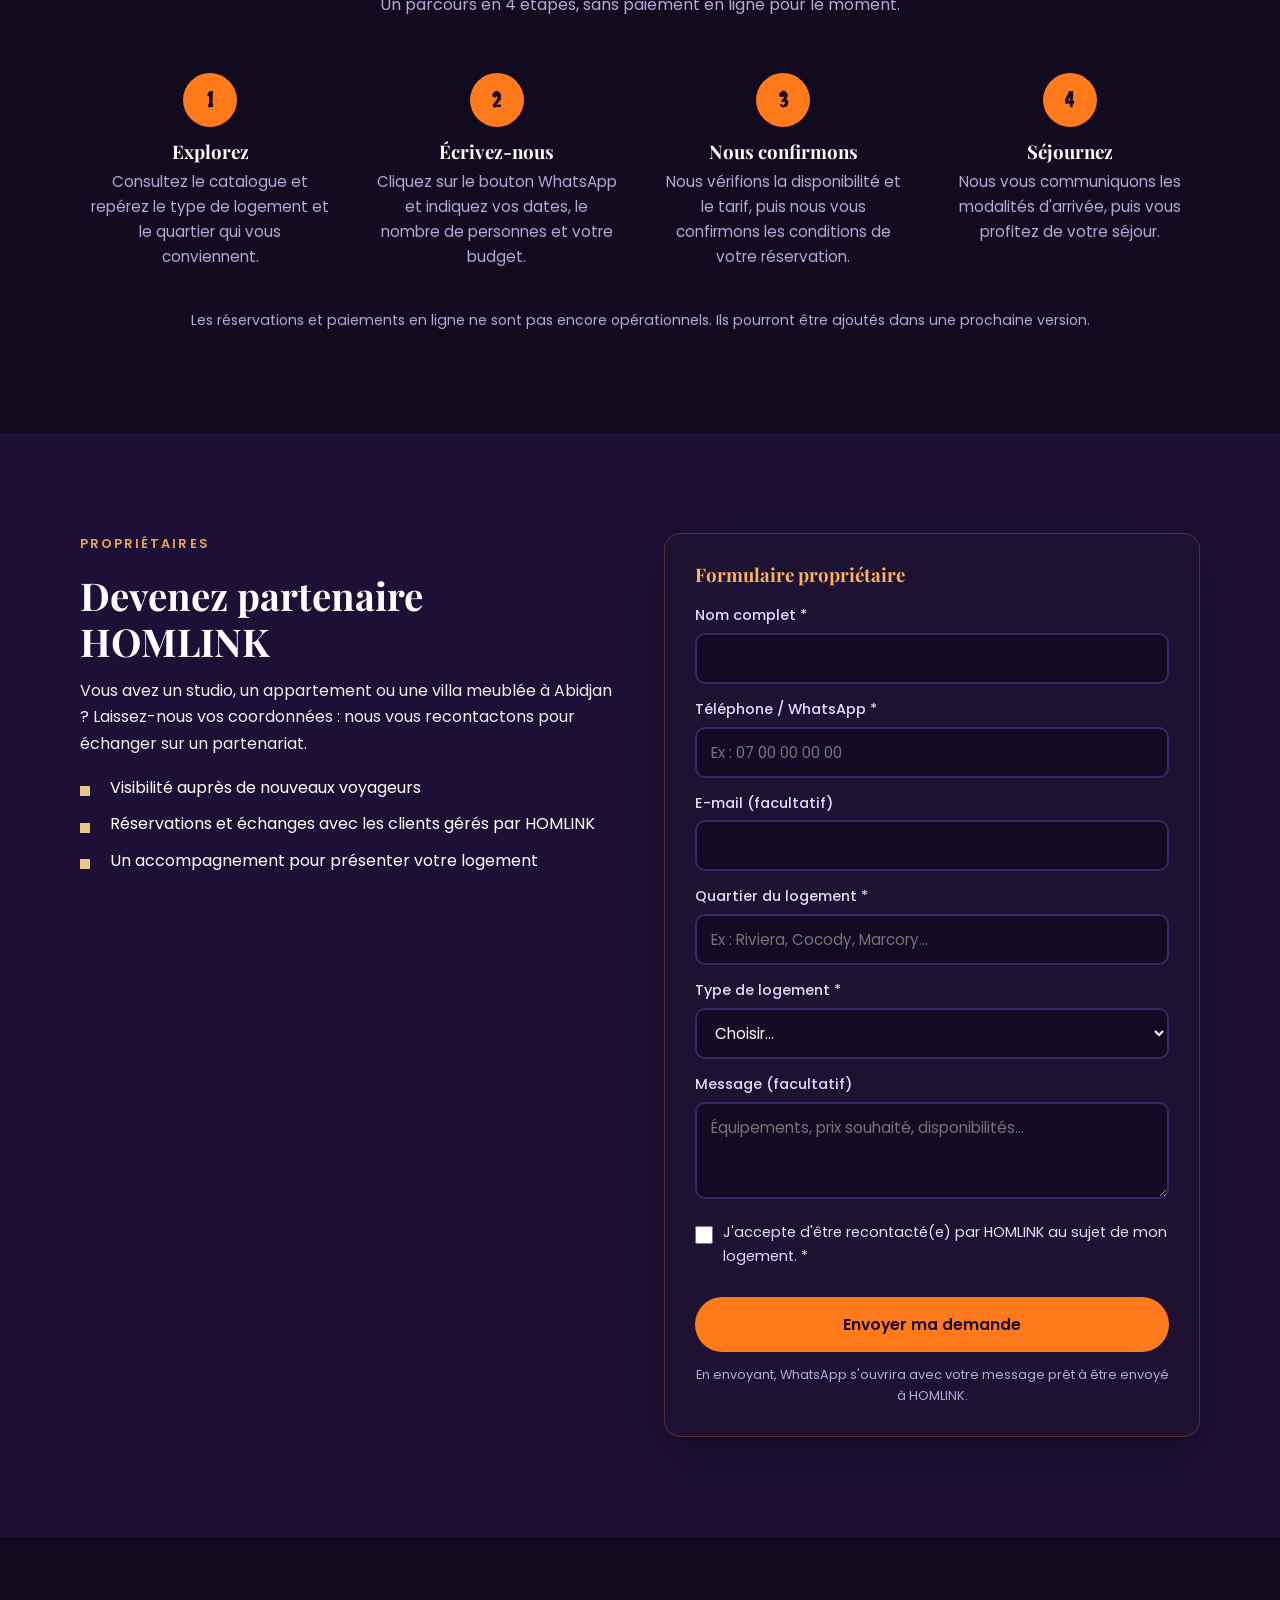
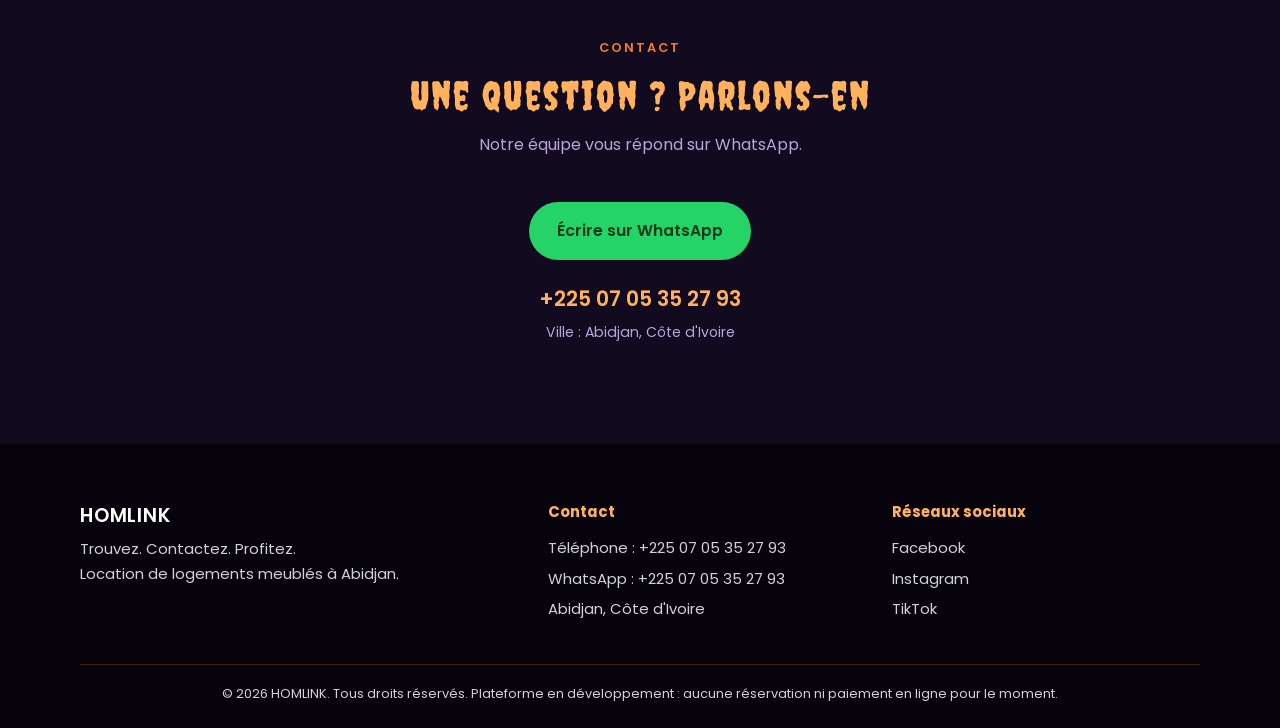
==== commit b15814a5: "Add files via upload" ====
--- a/index.html
+++ b/index.html
@@ -3,8 +3,15 @@
 <head>
   <meta charset="UTF-8">
   <meta name="viewport" content="width=device-width, initial-scale=1">
-  <title>HOMLINK | Logements meublés à Abidjan</title>
-  <meta name="description" content="HOMLINK : location de logements meublés à Abidjan, gérée de A à Z. Trouvez. Contactez. Profitez.">
+  <title>HOMLINK | Location de logements meublés à Abidjan (Angré, Riviera, Cocody)</title>
+  <meta name="description" content="HOMLINK, location de studios, appartements et villas meublés à Abidjan : Angré, Riviera, Cocody. Photos, équipements, prix par nuit. Réservation gérée de A à Z sur WhatsApp.">
+  <link rel="canonical" href="https://kassyndraman99-lab.github.io/homlink/">
+  <meta property="og:type" content="website">
+  <meta property="og:locale" content="fr_FR">
+  <meta property="og:site_name" content="HOMLINK">
+  <meta property="og:title" content="HOMLINK | Logements meublés à Abidjan (Angré, Riviera, Cocody)">
+  <meta property="og:description" content="Studios, appartements et villas meublés à Abidjan. Trouvez. Contactez. Profitez.">
+  <meta property="og:url" content="https://kassyndraman99-lab.github.io/homlink/">
   <meta name="theme-color" content="#120a1f">
   <link rel="preconnect" href="https://fonts.googleapis.com">
   <link rel="preconnect" href="https://fonts.gstatic.com" crossorigin>
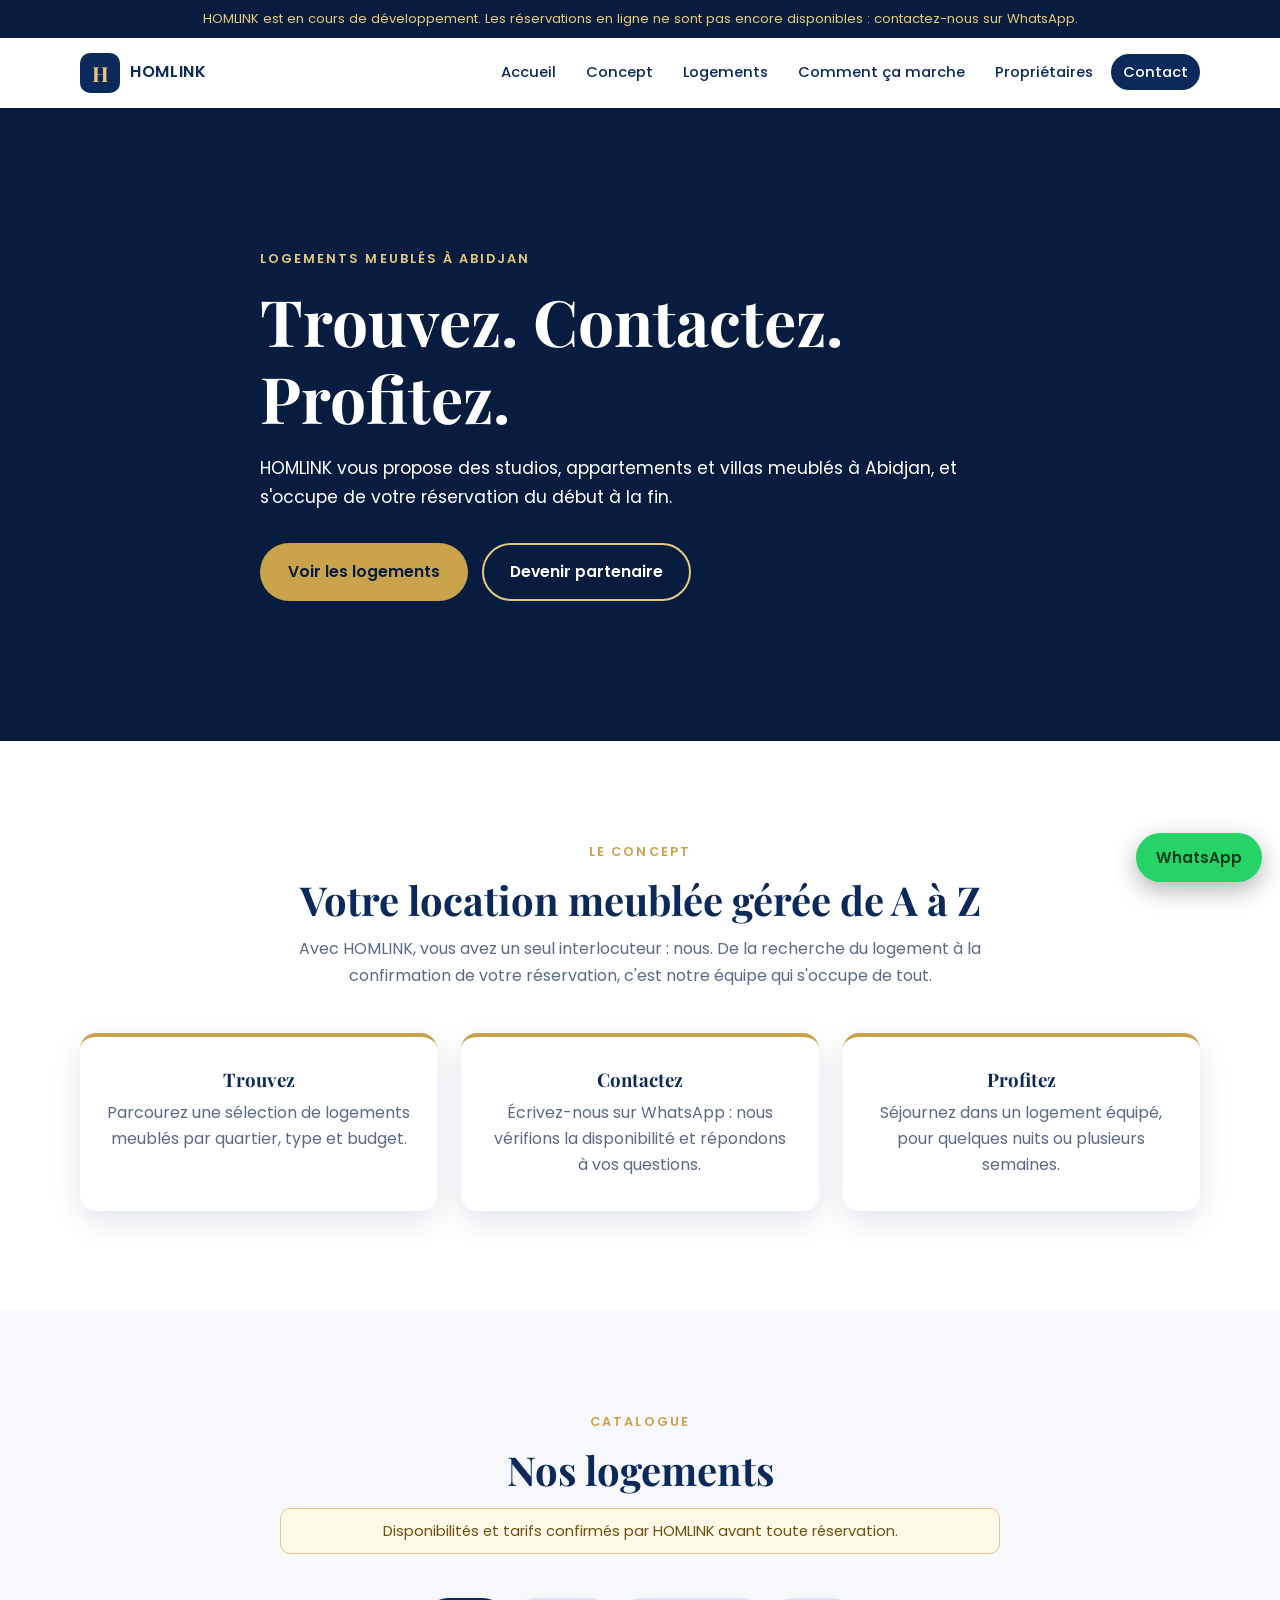
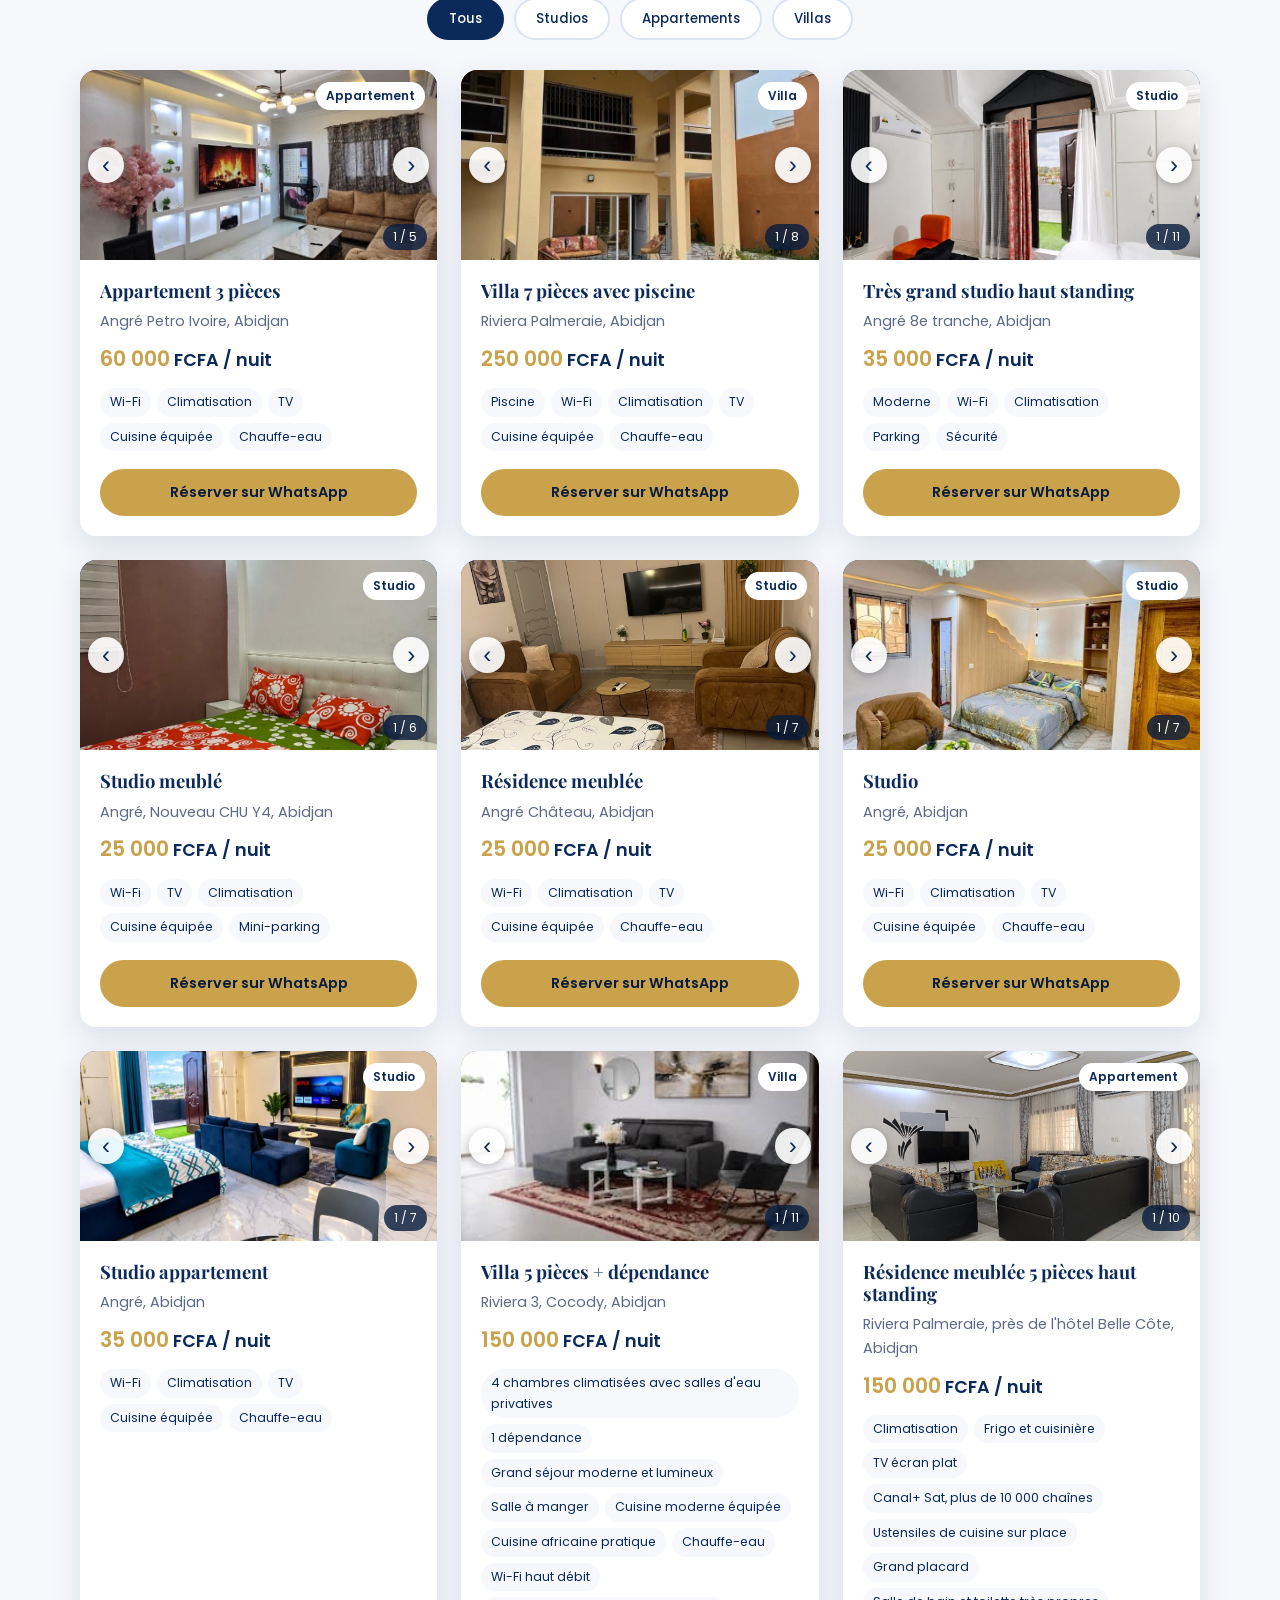
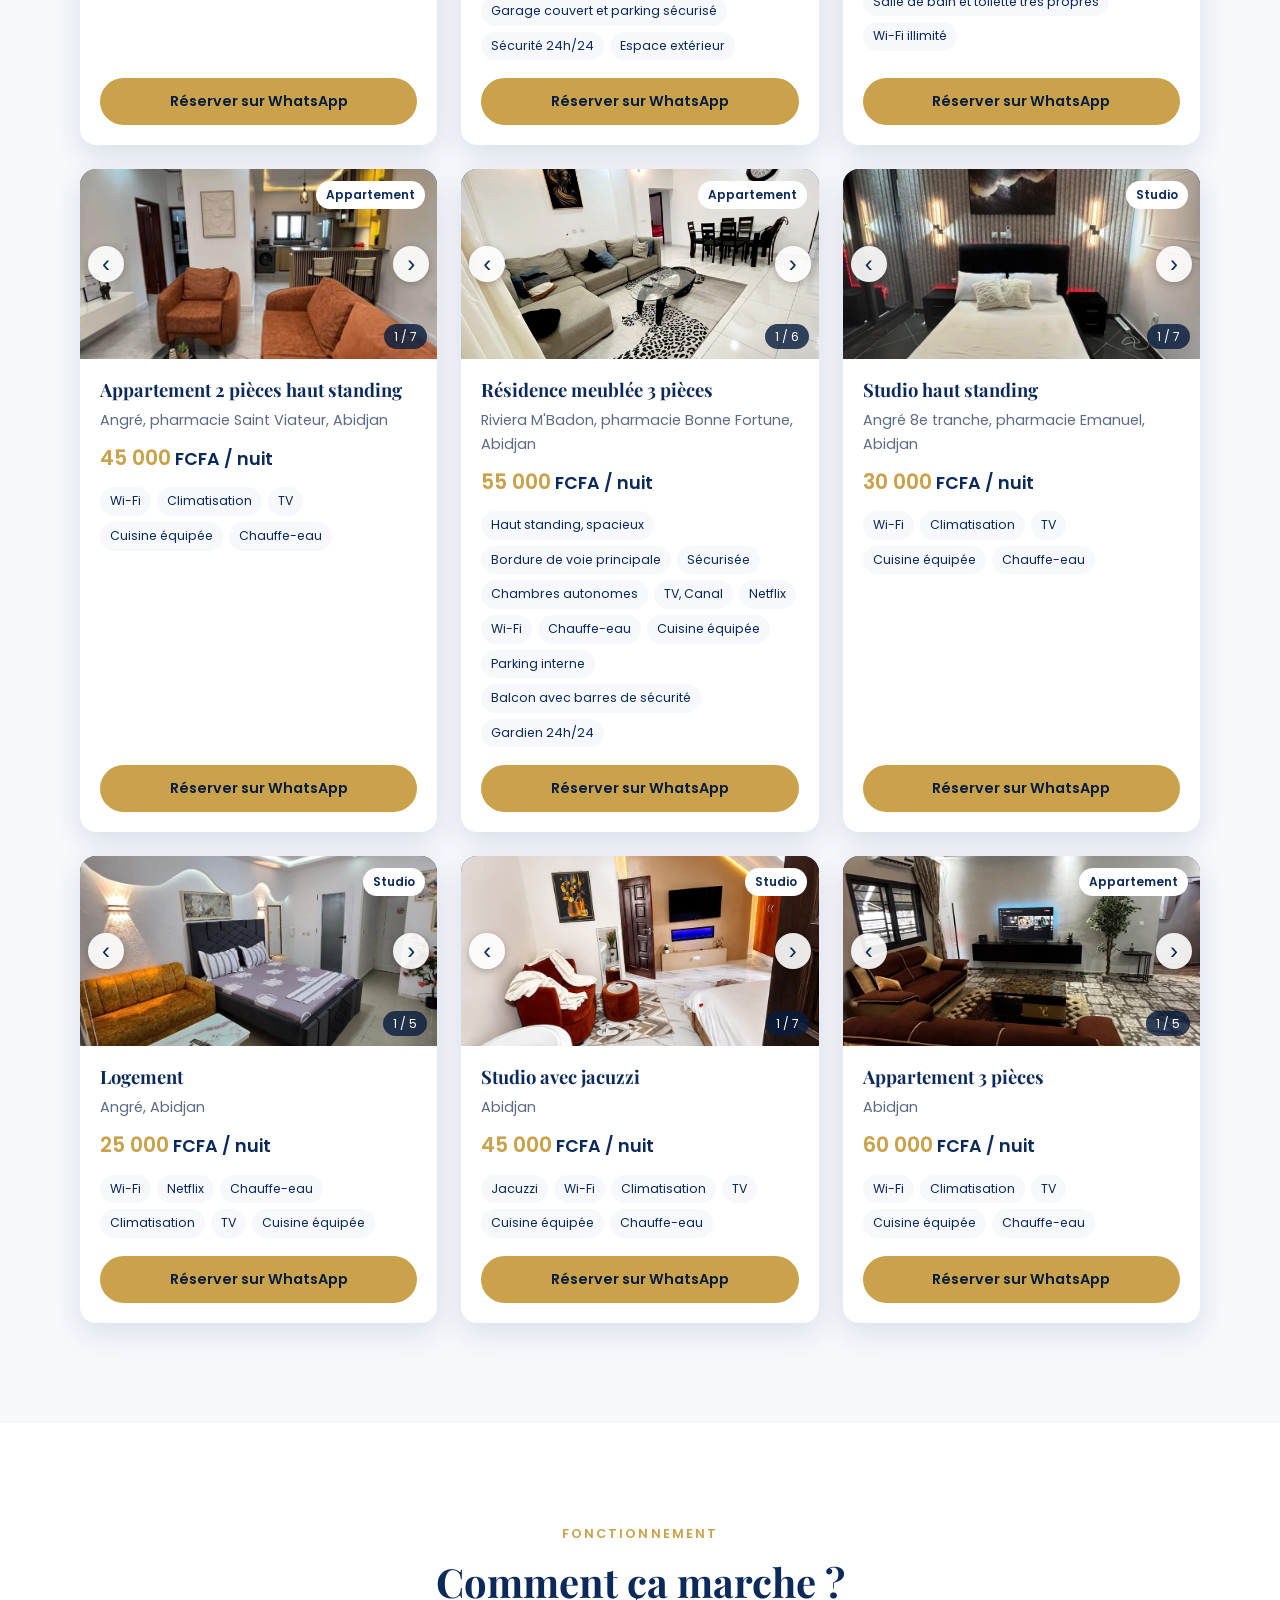
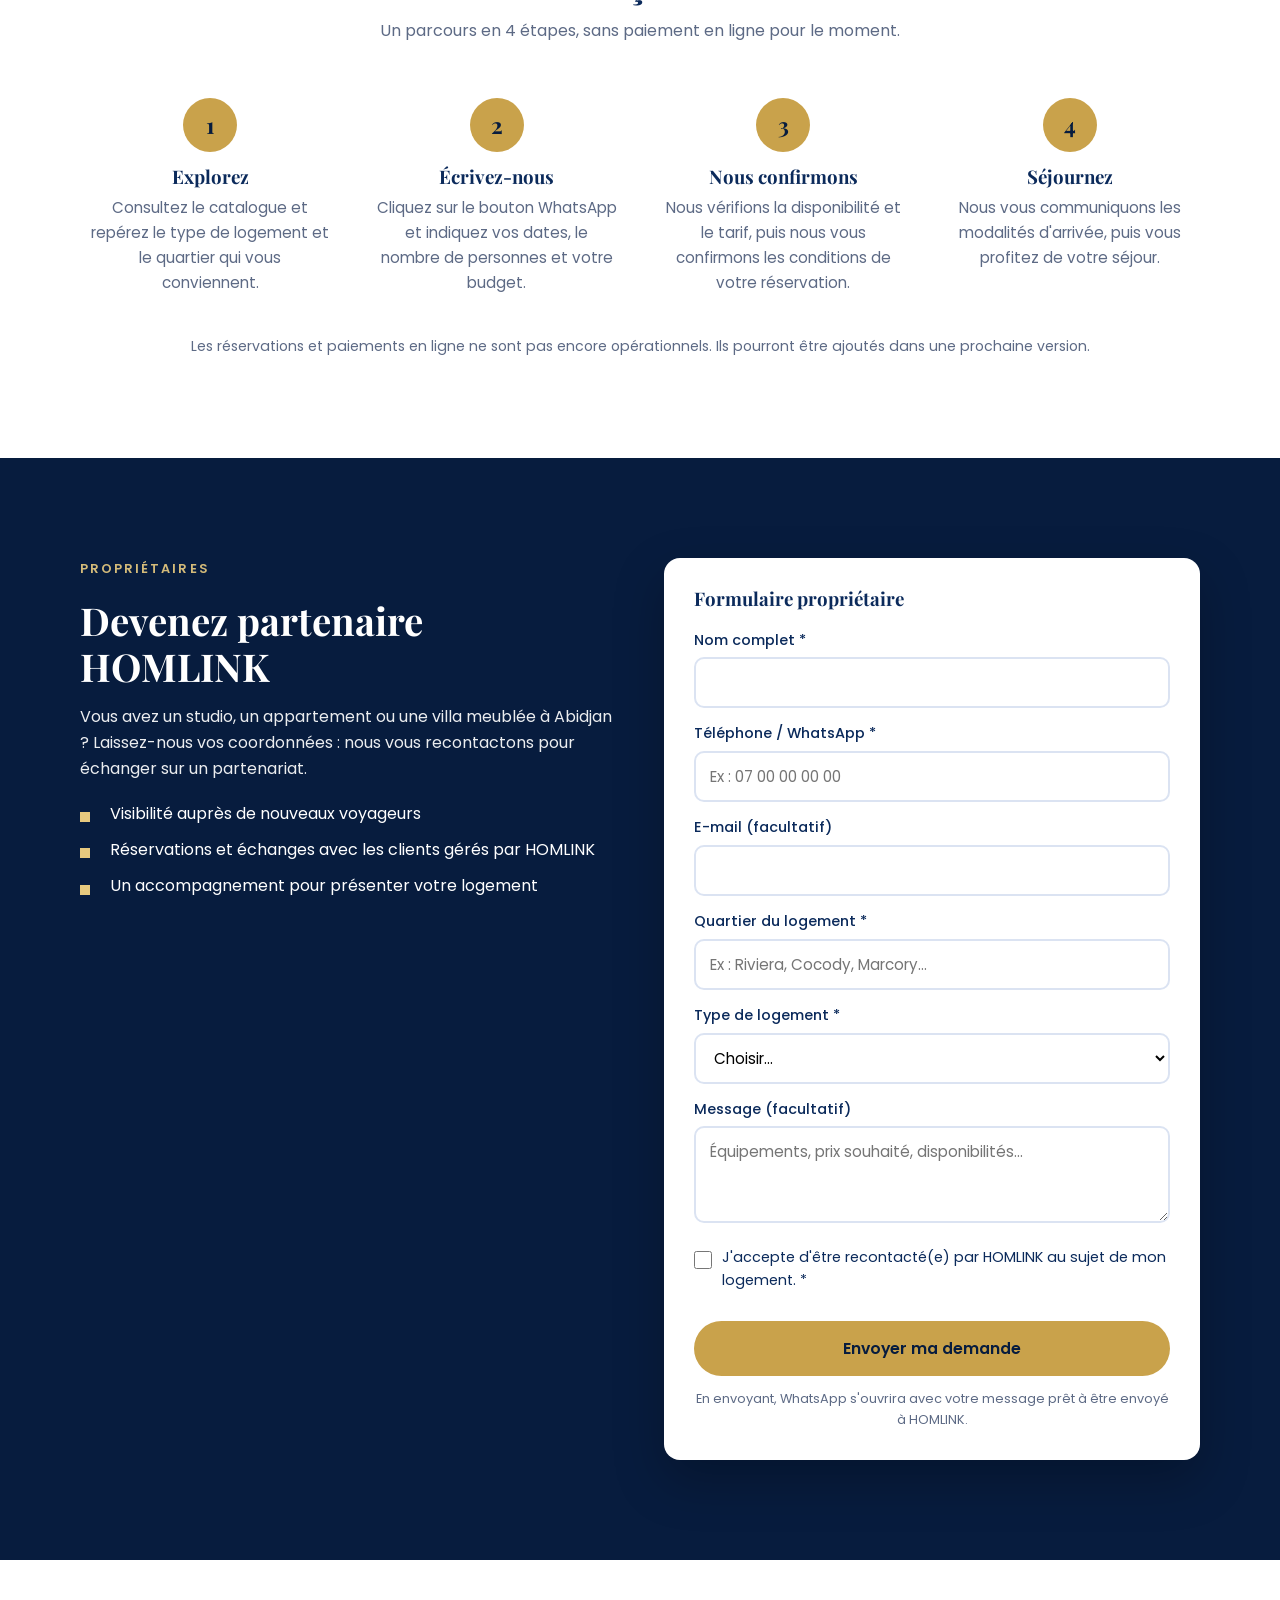
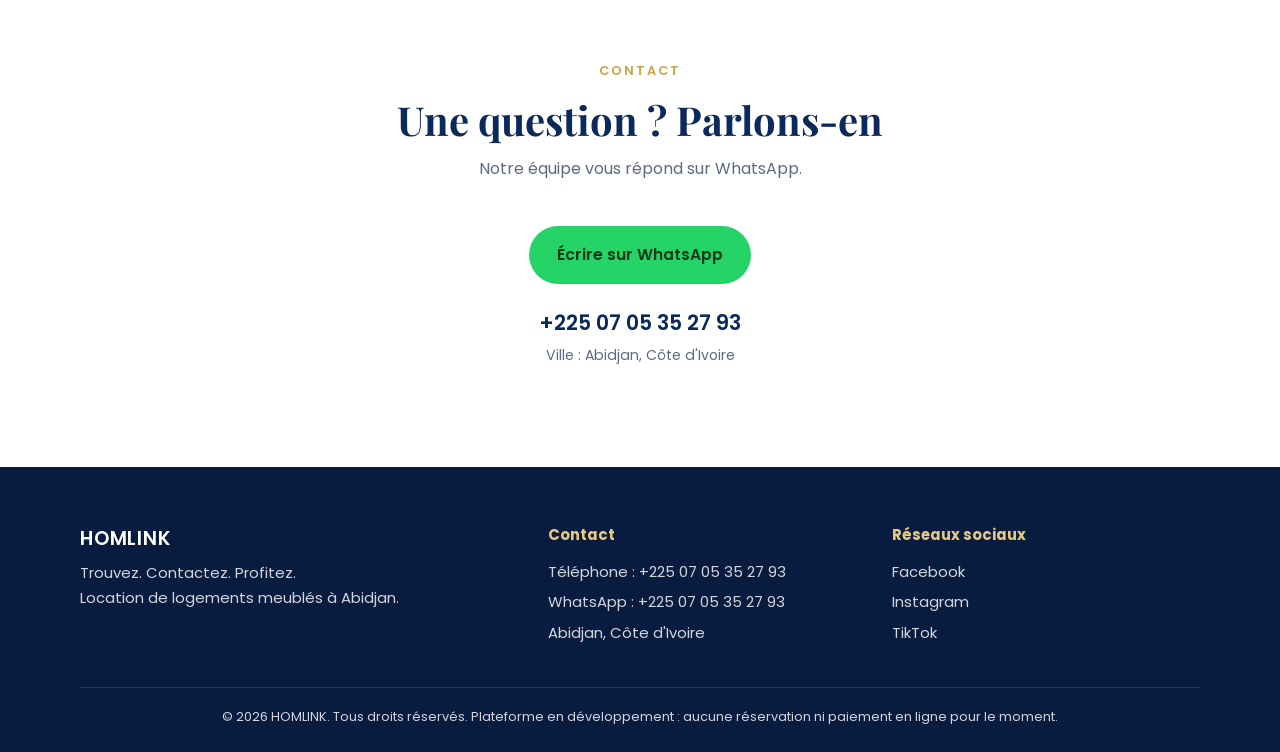
==== commit d8bfa137: "Add files via upload" ====
--- a/index.html
+++ b/index.html
@@ -18,7 +18,6 @@
   <link href="https://fonts.googleapis.com/css2?family=Playfair+Display:wght@600;700&family=Poppins:wght@400;500;600&display=swap" rel="stylesheet">
   <link href="https://fonts.googleapis.com/css2?family=Creepster&display=swap" rel="stylesheet">
   <link rel="stylesheet" href="style.css">
-  <link rel="stylesheet" href="halloween.css">
 </head>
 <body>
   <a class="skip-link" href="#contenu">Aller au contenu</a>
@@ -53,7 +52,7 @@
     <!-- 1. ACCUEIL -->
     <section id="accueil" class="hero">
       <div class="container hero-inner">
-        <p class="eyebrow reveal">Joyeux Halloween · Logements meublés à Abidjan</p>
+        <p class="eyebrow reveal">Logements meublés à Abidjan</p>
         <h1 class="reveal">Trouvez. Contactez. Profitez.</h1>
         <p class="hero-sub reveal">HOMLINK vous propose des studios, appartements et villas meublés à Abidjan, et s'occupe de votre réservation du début à la fin.</p>
         <div class="hero-actions reveal">
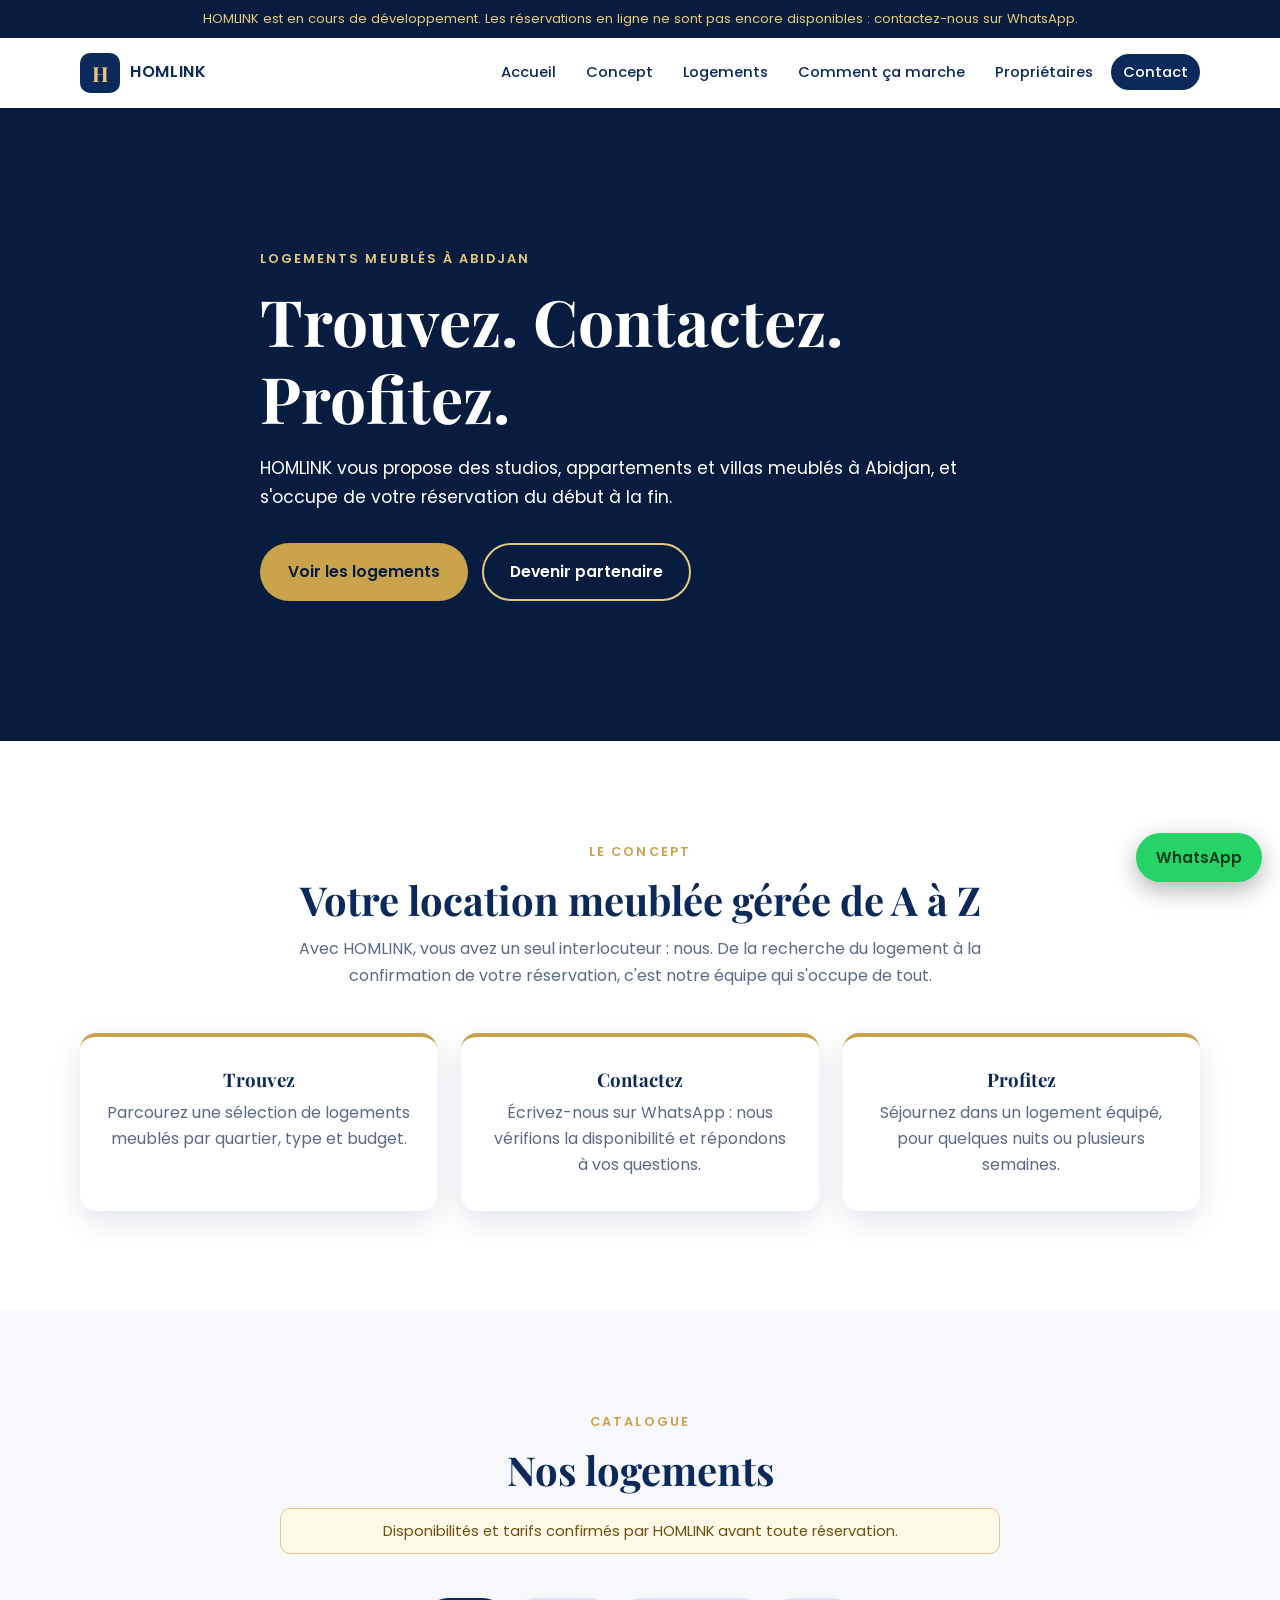
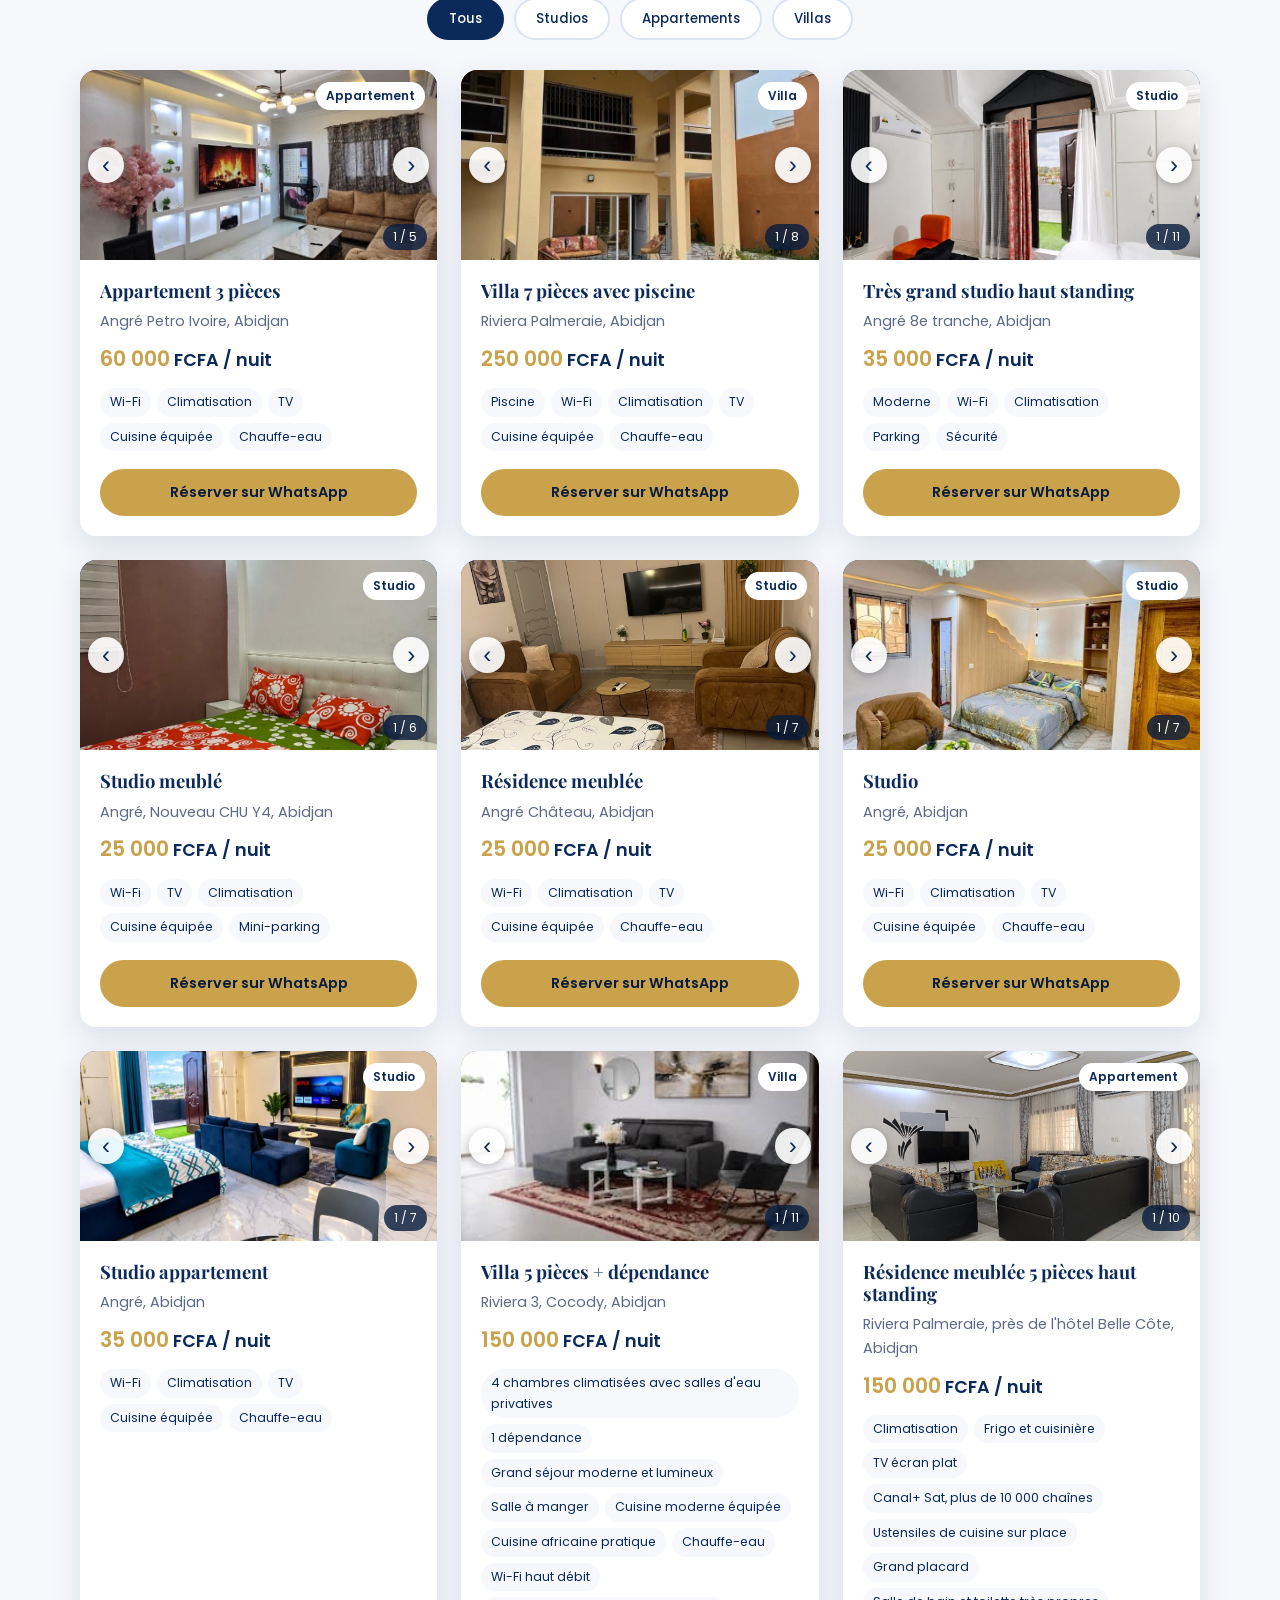
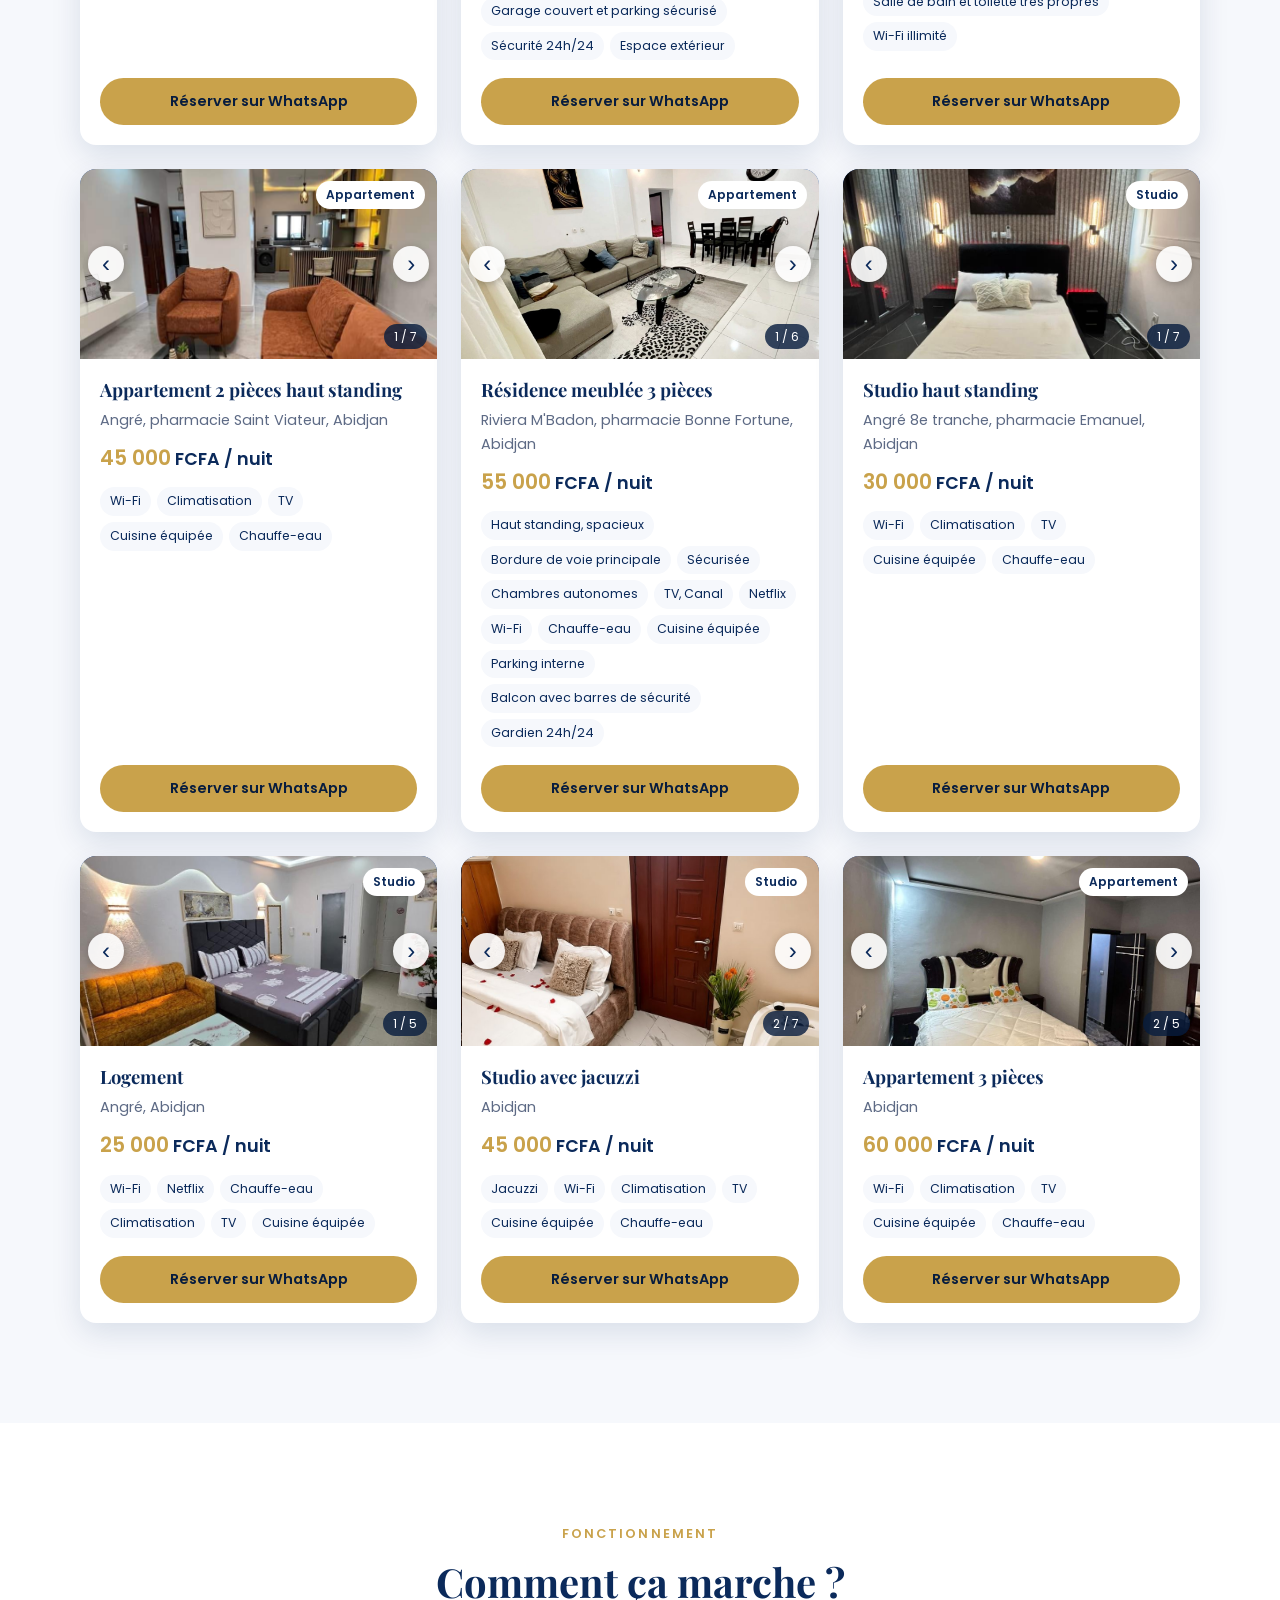
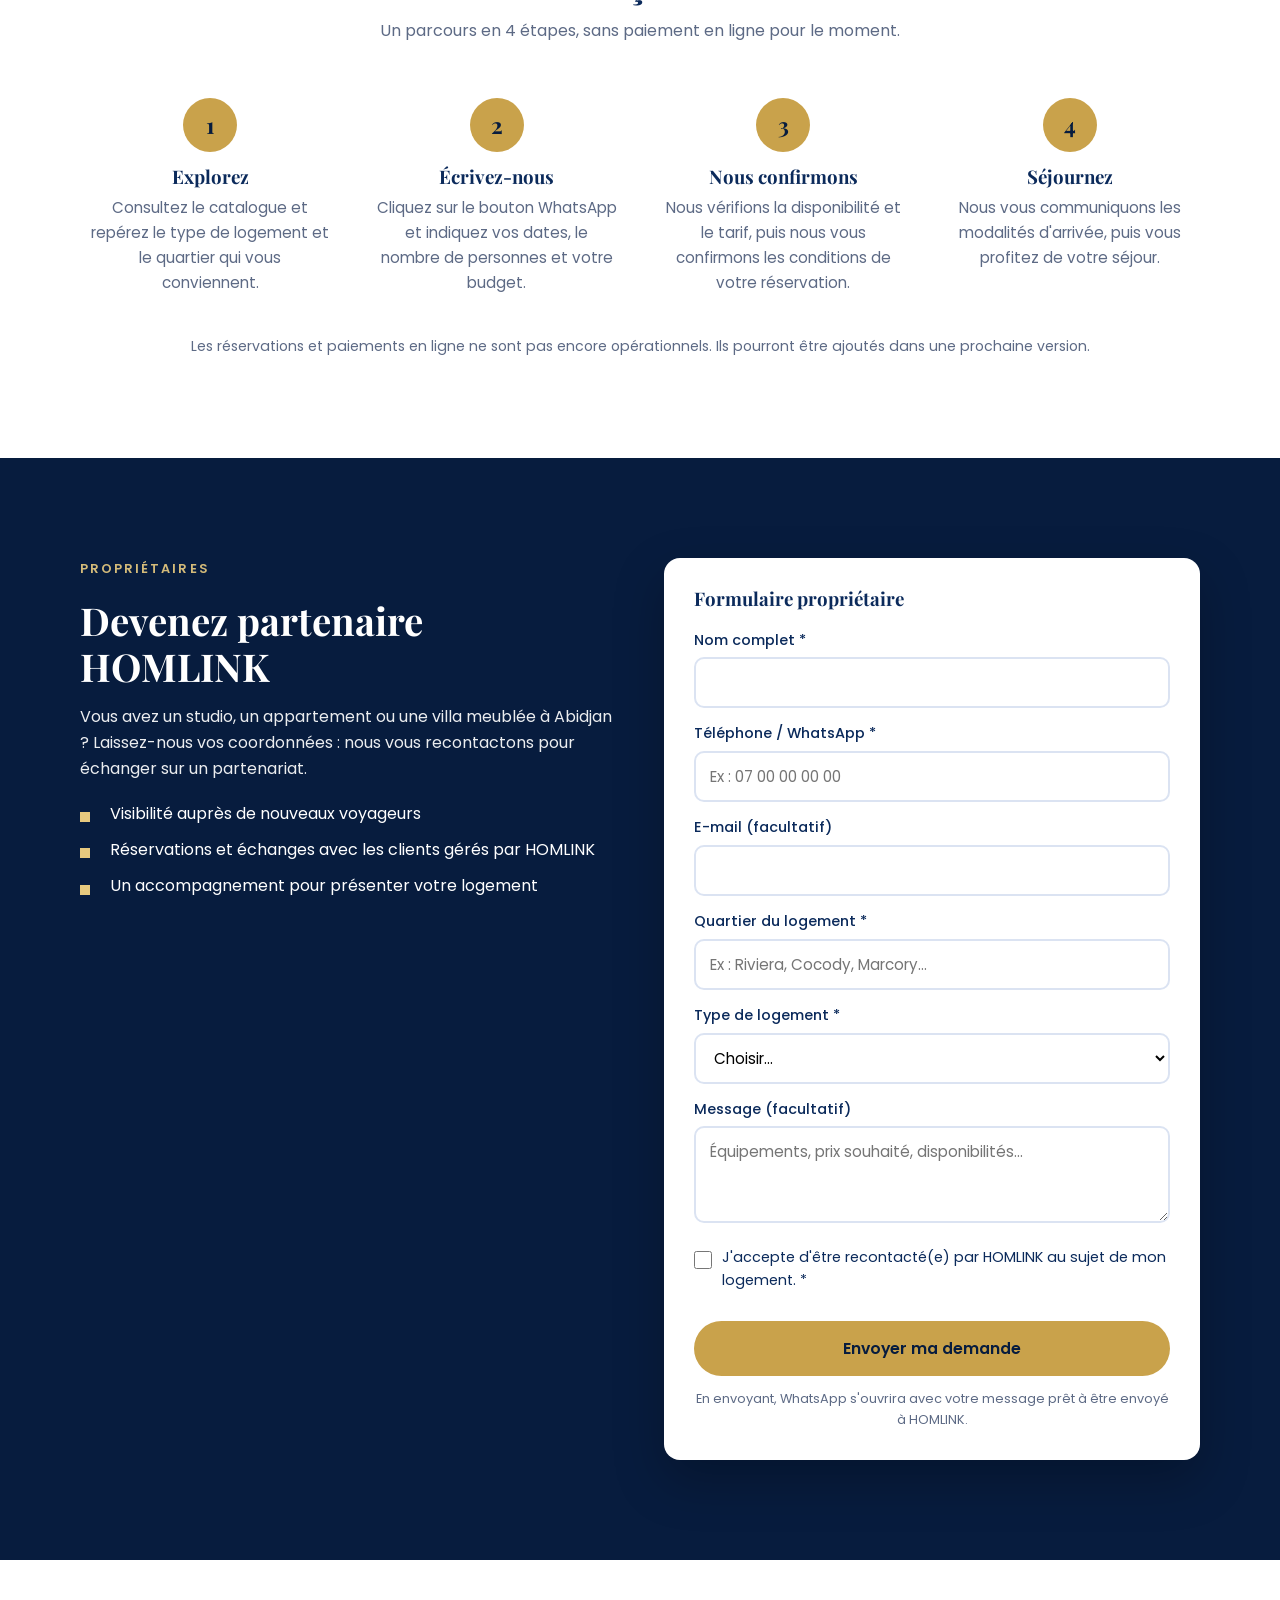
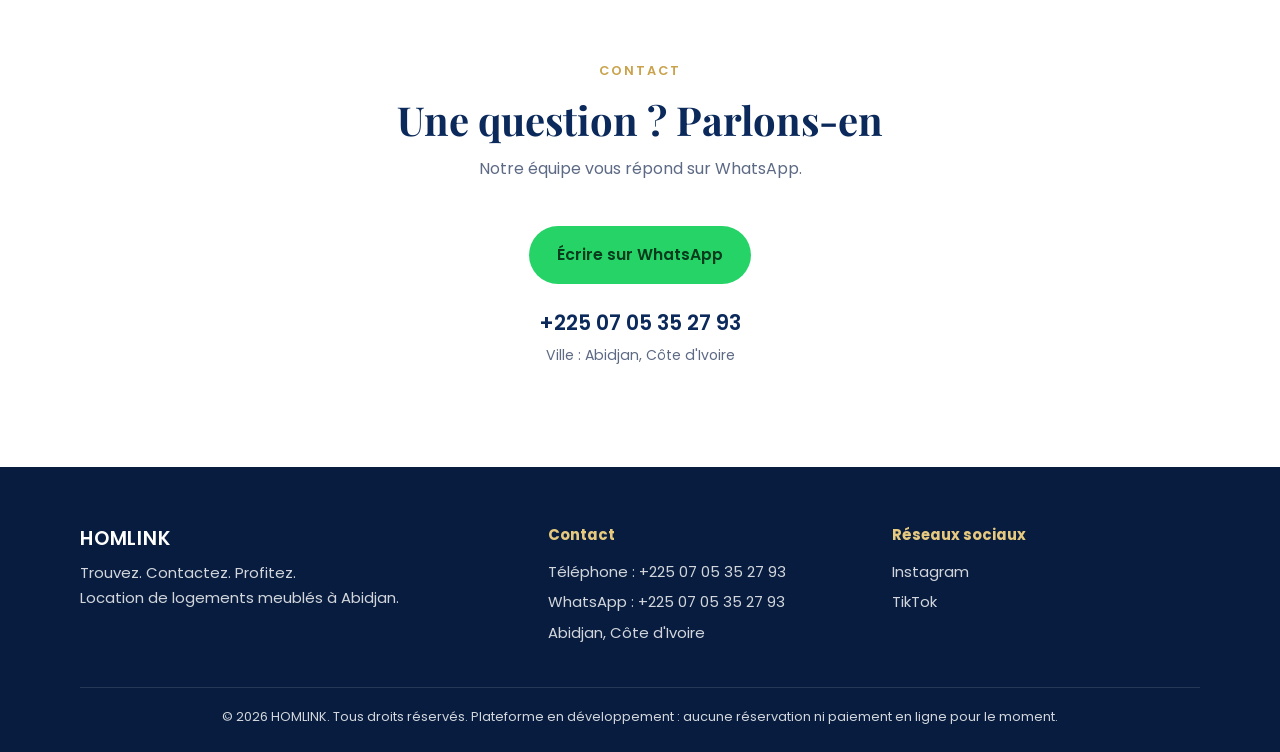
==== commit 8caec80b: "Add files via upload" ====
--- a/index.html
+++ b/index.html
@@ -229,9 +229,8 @@
       <div>
         <h4>Réseaux sociaux</h4>
         <!-- Remplacez les liens "#" par vos vraies pages -->
-        <p><a href="#" rel="noopener">Facebook</a></p>
-        <p><a href="#" rel="noopener">Instagram</a></p>
-        <p><a href="#" rel="noopener">TikTok</a></p>
+        <p><a href="https://www.instagram.com/homlink.off/" target="_blank" rel="noopener">Instagram</a></p>
+        <p><a href="https://www.tiktok.com/@homlink_off" target="_blank" rel="noopener">TikTok</a></p>
       </div>
     </div>
     <div class="container footer-bottom">
